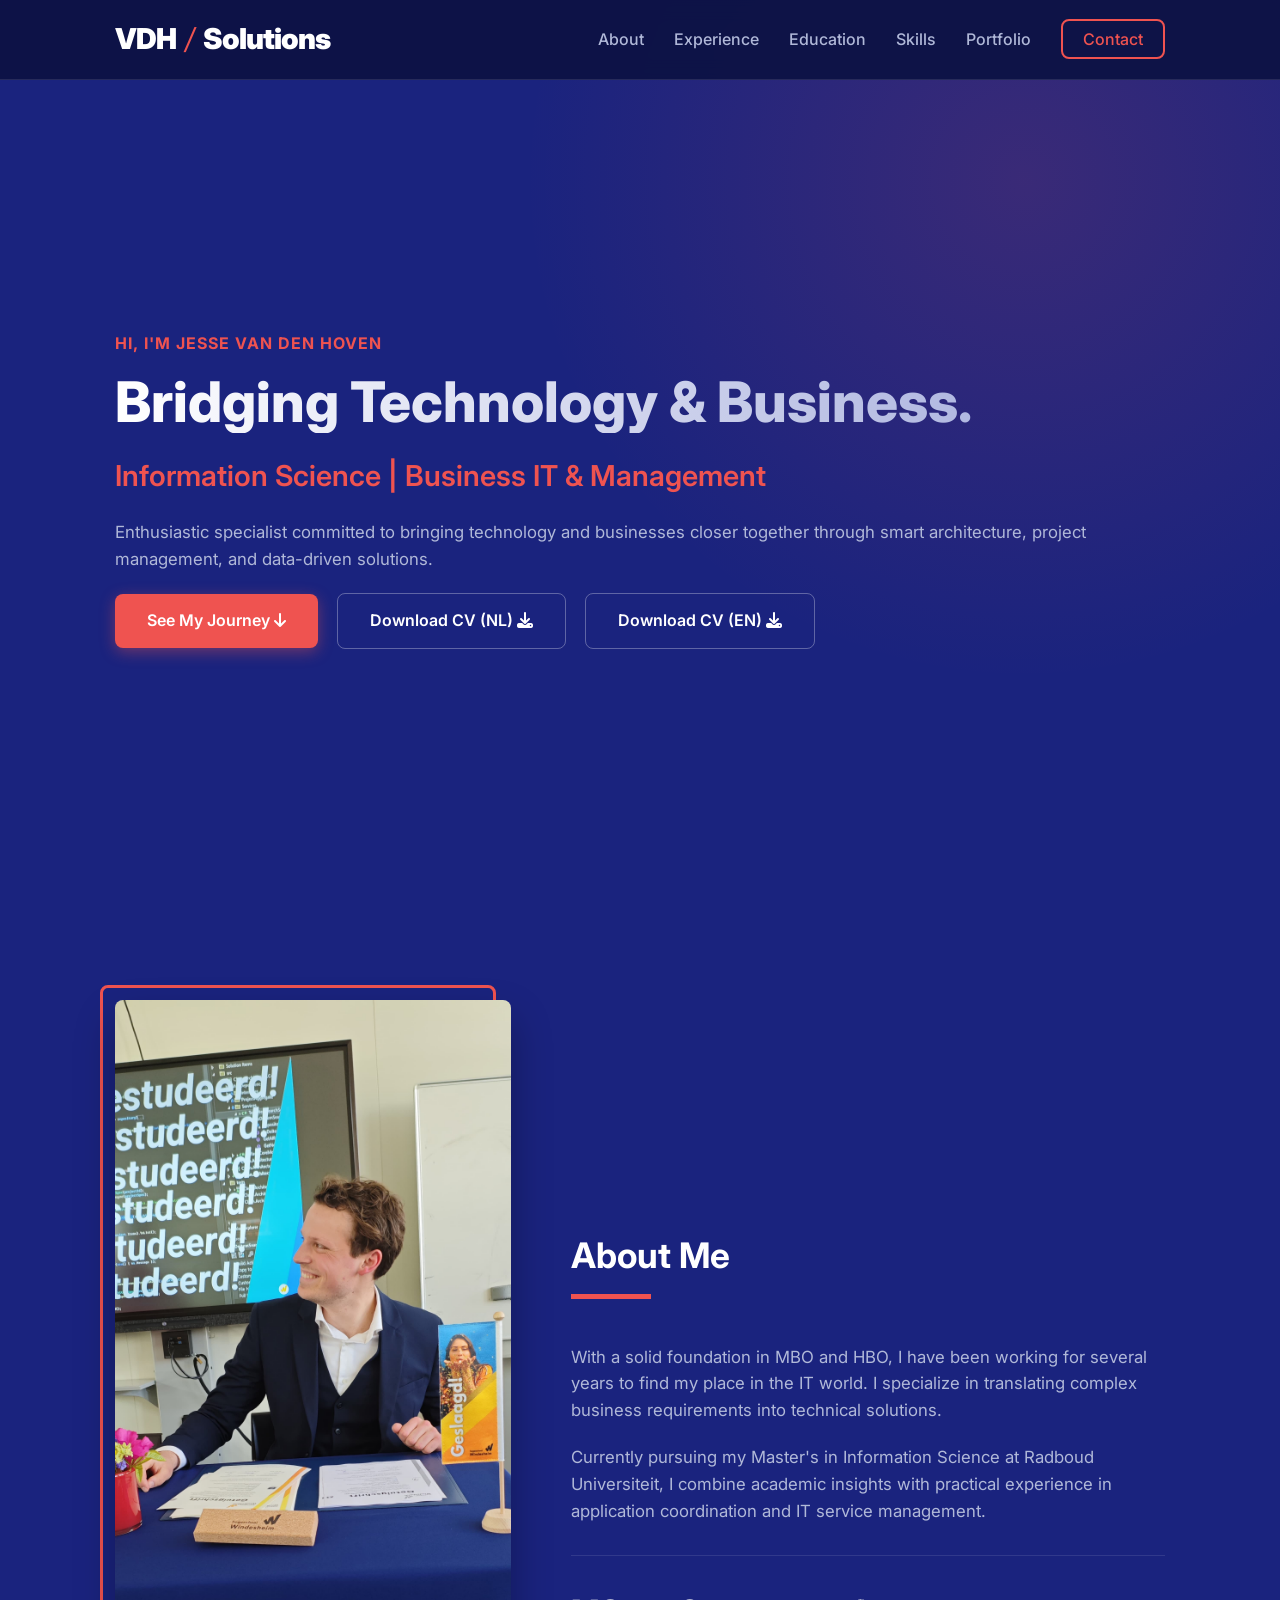
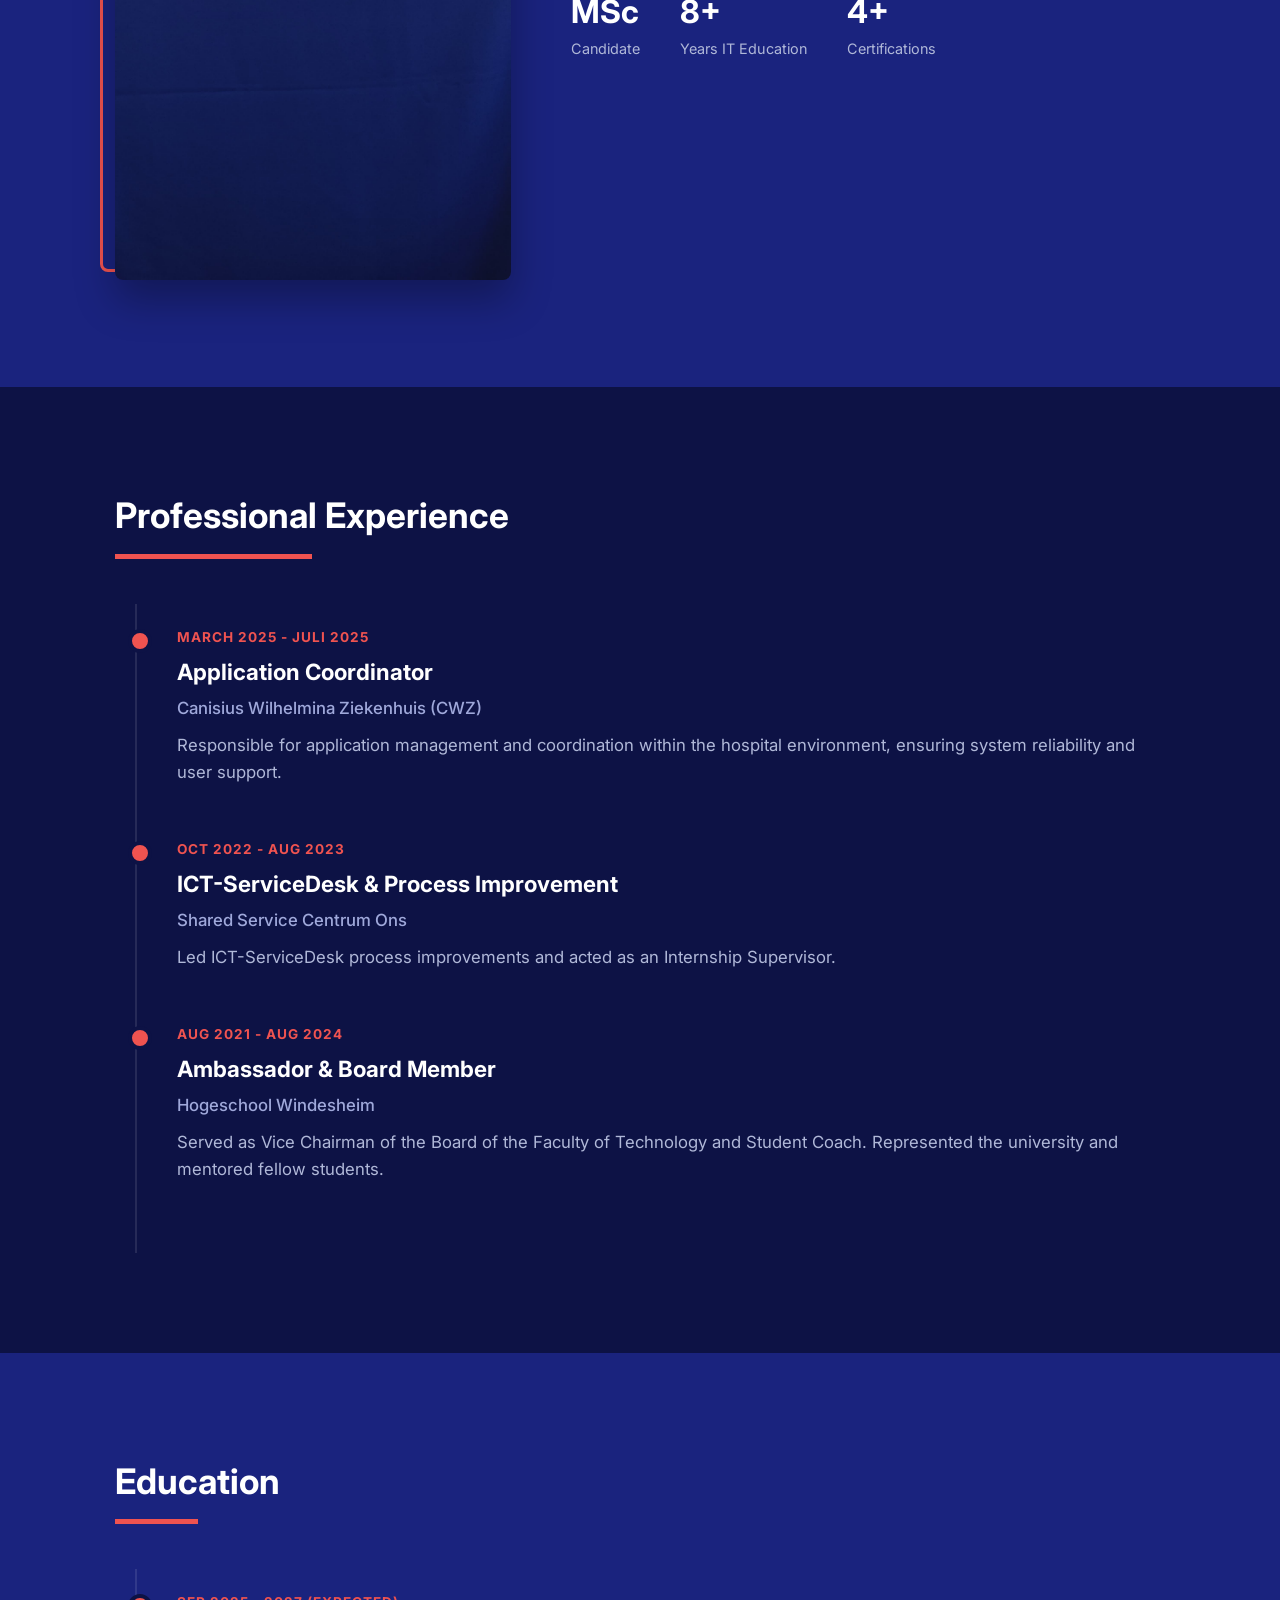
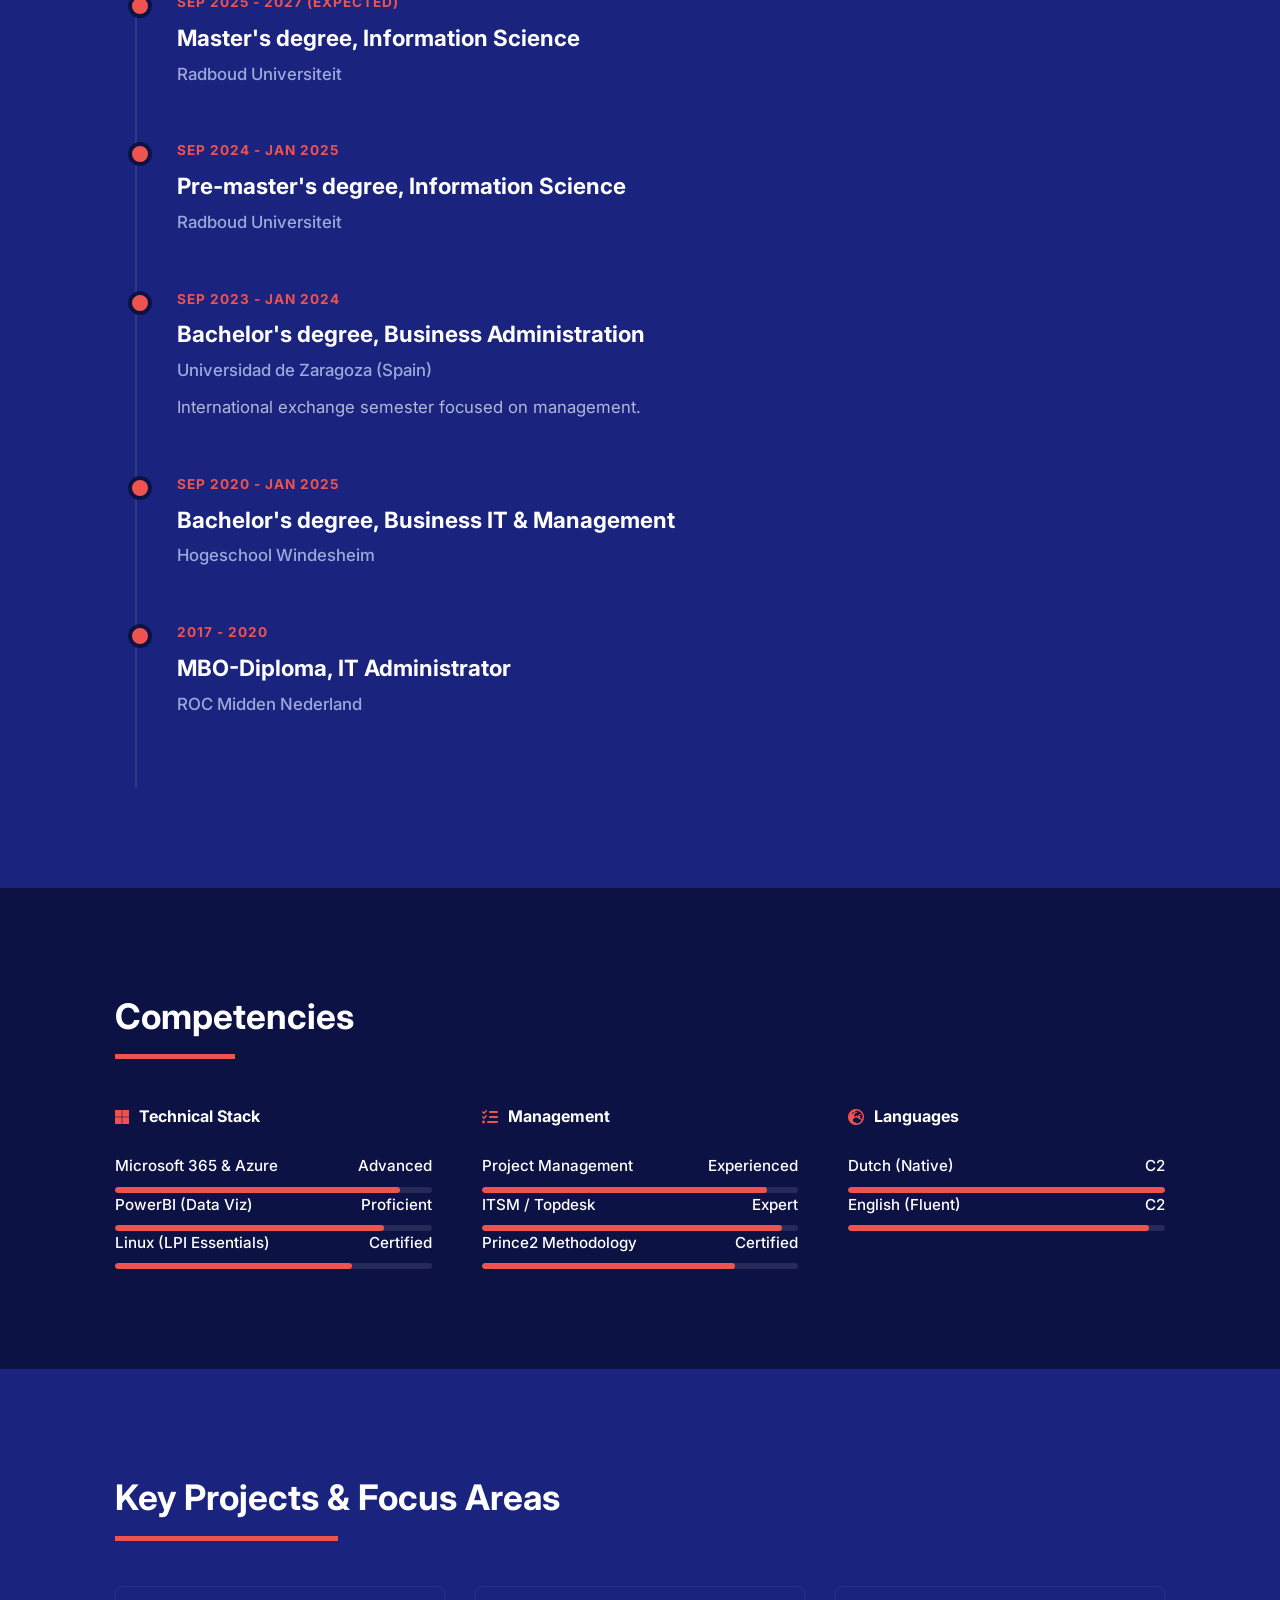
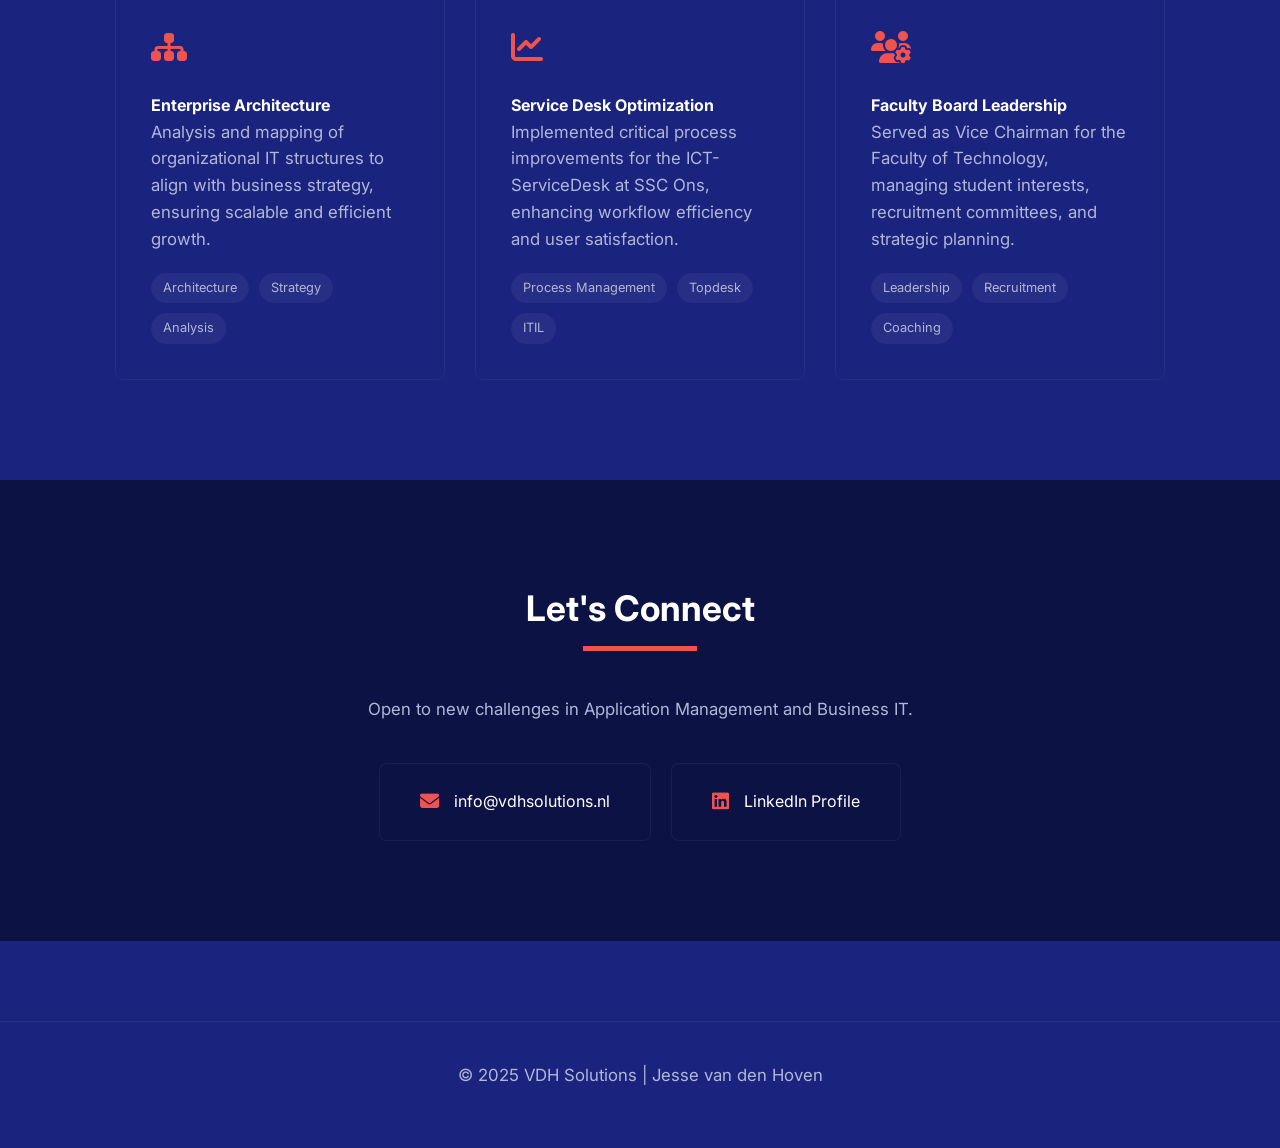
==== index.html @ 5b318df4 "wording" ====
<!DOCTYPE html>
<html lang="en">
<head>
    <meta charset="UTF-8">
    <meta name="viewport" content="width=device-width, initial-scale=1.0">
    <title>VDH Solutions | Jesse van den Hoven</title>
    <link href="https://fonts.googleapis.com/css2?family=Inter:wght@400;500;600;700;900&display=swap" rel="stylesheet">
    <link rel="stylesheet" href="https://cdnjs.cloudflare.com/ajax/libs/font-awesome/6.4.0/css/all.min.css">
    <link rel="stylesheet" href="style.css">
</head>
<body>

    <nav class="navbar">
        <div class="container nav-container">
            <div class="logo-wrapper">
                <div class="logo-text">VDH <span class="accent-slash">/</span> Solutions</div>
            </div>

            <ul class="nav-links" id="navLinks">
                <li><a href="#about">About</a></li>
                <li><a href="#experience">Experience</a></li>
                <li><a href="#education">Education</a></li>
                <li><a href="#skills">Skills</a></li>
                <li><a href="#projects">Portfolio</a></li>
                <li><a href="#contact" class="btn-highlight">Contact</a></li>
            </ul>
            <div class="hamburger" id="hamburger">
                <i class="fas fa-bars"></i>
            </div>
        </div>
    </nav>

    <header class="hero">
        <div class="container hero-content">
            <span class="greeting">Hi, I'm Jesse van den Hoven</span>
            <h1 class="gradient-text">Bridging Technology & Business.</h1>
            <h2>Information Science | Business IT & Management</h2>
            <p>Enthusiastic specialist committed to bringing technology and businesses closer together through smart architecture, project management, and data-driven solutions.</p>
            <div class="hero-btns">
                <a href="#experience" class="btn btn-primary">See My Journey <i class="fas fa-arrow-down"></i></a>
                <a href="NL_Curriculum Vitae_Jesse van den Hoven.pdf" download class="btn btn-secondary">Download CV (NL) <i class="fas fa-download"></i></a>
                <a href="ENG_Curriculum Vitae_Jesse van den Hoven.pdf" download class="btn btn-secondary">Download CV (EN) <i class="fas fa-download"></i></a>
            </div>
        </div>
    </header>

    <section id="about" class="section-padding">
        <div class="container about-container">
            <div class="about-image-wrapper">
                <img src="foto.jpeg" alt="Jesse van den Hoven" class="about-image">
                <div class="image-accent"></div>
            </div>
            <div class="about-text">
                <h3 class="section-title">About Me</h3>
                <p>With a solid foundation in MBO and HBO, I have been working for several years to find my place in the IT world. I specialize in translating complex business requirements into technical solutions.</p>
                <p>Currently pursuing my Master's in Information Science at Radboud Universiteit, I combine academic insights with practical experience in application coordination and IT service management.</p>

                <div class="stats-grid">
                    <div class="stat-box">
                        <h3>MSc</h3>
                        <p>Candidate</p>
                    </div>
                    <div class="stat-box">
                        <h3>8+</h3>
                        <p>Years IT Education</p>
                    </div>
                    <div class="stat-box">
                        <h3>4+</h3>
                        <p>Certifications</p>
                    </div>
                </div>
            </div>
        </div>
    </section>

    <section id="experience" class="section-padding bg-darker">
        <div class="container">
            <h3 class="section-title center-text">Professional Experience</h3>
            <div class="timeline">

                <div class="timeline-item">
                    <div class="timeline-content">
                        <span class="date">March 2025 - juli 2025</span>
                        <h4>Application Coordinator</h4>
                        <p class="company">Canisius Wilhelmina Ziekenhuis (CWZ)</p>
                        <p>Responsible for application management and coordination within the hospital environment, ensuring system reliability and user support.</p>
                    </div>
                </div>

                <div class="timeline-item">
                    <div class="timeline-content">
                        <span class="date">Oct 2022 - Aug 2023</span>
                        <h4>ICT-ServiceDesk & Process Improvement</h4>
                        <p class="company">Shared Service Centrum Ons</p>
                        <p>Led ICT-ServiceDesk process improvements and acted as an Internship Supervisor.</p>
                    </div>
                </div>

                 <div class="timeline-item">
                    <div class="timeline-content">
                        <span class="date">Aug 2021 - Aug 2024</span>
                        <h4>Ambassador & Board Member</h4>
                        <p class="company">Hogeschool Windesheim</p>
                        <p>Served as Vice Chairman of the Board of the Faculty of Technology and Student Coach. Represented the university and mentored fellow students.</p>
                    </div>
                </div>

            </div>
        </div>
    </section>

    <section id="education" class="section-padding">
        <div class="container">
            <h3 class="section-title center-text">Education</h3>
            <div class="timeline">

                <div class="timeline-item">
                    <div class="timeline-content">
                        <span class="date">Sep 2025 - 2027 (Expected)</span>
                        <h4>Master's degree, Information Science</h4>
                        <p class="company">Radboud Universiteit</p>
                    </div>
                </div>

                <div class="timeline-item">
                    <div class="timeline-content">
                        <span class="date">Sep 2024 - Jan 2025</span>
                        <h4>Pre-master's degree, Information Science</h4>
                        <p class="company">Radboud Universiteit</p>
                    </div>
                </div>

                <div class="timeline-item">
                    <div class="timeline-content">
                        <span class="date">Sep 2023 - Jan 2024</span>
                        <h4>Bachelor's degree, Business Administration</h4>
                        <p class="company">Universidad de Zaragoza (Spain)</p>
                        <p>International exchange semester focused on management.</p>
                    </div>
                </div>

                <div class="timeline-item">
                    <div class="timeline-content">
                        <span class="date">Sep 2020 - Jan 2025</span>
                        <h4>Bachelor's degree, Business IT & Management</h4>
                        <p class="company">Hogeschool Windesheim</p>
                    </div>
                </div>

                <div class="timeline-item">
                    <div class="timeline-content">
                        <span class="date">2017 - 2020</span>
                        <h4>MBO-Diploma, IT Administrator</h4>
                        <p class="company">ROC Midden Nederland</p>
                    </div>
                </div>

            </div>
        </div>
    </section>

    <section id="skills" class="section-padding bg-darker">
        <div class="container">
            <h3 class="section-title center-text">Competencies</h3>
            <div class="skills-grid">

                <div class="skill-category">
                    <h4><i class="fab fa-microsoft"></i> Technical Stack</h4>
                    <div class="skill-item">
                        <div class="skill-info"><span>Microsoft 365 & Azure</span><span>Advanced</span></div>
                        <div class="progress-bar"><div class="progress" style="width: 90%"></div></div>
                    </div>
                    <div class="skill-item">
                        <div class="skill-info"><span>PowerBI (Data Viz)</span><span>Proficient</span></div>
                        <div class="progress-bar"><div class="progress" style="width: 85%"></div></div>
                    </div>
                    <div class="skill-item">
                        <div class="skill-info"><span>Linux (LPI Essentials)</span><span>Certified</span></div>
                        <div class="progress-bar"><div class="progress" style="width: 75%"></div></div>
                    </div>
                </div>

                 <div class="skill-category">
                    <h4><i class="fas fa-tasks"></i> Management</h4>
                    <div class="skill-item">
                        <div class="skill-info"><span>Project Management</span><span>Experienced</span></div>
                        <div class="progress-bar"><div class="progress" style="width: 90%"></div></div>
                    </div>
                    <div class="skill-item">
                        <div class="skill-info"><span>ITSM / Topdesk</span><span>Expert</span></div>
                        <div class="progress-bar"><div class="progress" style="width: 95%"></div></div>
                    </div>
                    <div class="skill-item">
                        <div class="skill-info"><span>Prince2 Methodology</span><span>Certified</span></div>
                        <div class="progress-bar"><div class="progress" style="width: 80%"></div></div>
                    </div>
                </div>

                 <div class="skill-category">
                    <h4><i class="fas fa-globe-europe"></i> Languages</h4>
                    <div class="skill-item">
                        <div class="skill-info"><span>Dutch (Native)</span><span>C2</span></div>
                        <div class="progress-bar"><div class="progress" style="width: 100%"></div></div>
                    </div>
                    <div class="skill-item">
                        <div class="skill-info"><span>English (Fluent)</span><span>C2</span></div>
                        <div class="progress-bar"><div class="progress" style="width: 95%"></div></div>
                    </div>
                </div>

            </div>
        </div>
    </section>

    <section id="projects" class="section-padding">
        <div class="container">
            <h3 class="section-title center-text">Key Projects & Focus Areas</h3>
            <div class="projects-grid">

                <article class="project-card">
                    <div class="project-content">
                        <div class="icon-header"><i class="fas fa-sitemap"></i></div>
                        <h4>Enterprise Architecture</h4>
                        <p>Analysis and mapping of organizational IT structures to align with business strategy, ensuring scalable and efficient growth.</p>
                        <div class="tech-stack">
                            <span>Architecture</span><span>Strategy</span><span>Analysis</span>
                        </div>
                    </div>
                </article>

                <article class="project-card">
                    <div class="project-content">
                        <div class="icon-header"><i class="fas fa-chart-line"></i></div>
                        <h4>Service Desk Optimization</h4>
                        <p>Implemented critical process improvements for the ICT-ServiceDesk at SSC Ons, enhancing workflow efficiency and user satisfaction.</p>
                        <div class="tech-stack">
                            <span>Process Management</span><span>Topdesk</span><span>ITIL</span>
                        </div>
                    </div>
                </article>

                <article class="project-card">
                    <div class="project-content">
                        <div class="icon-header"><i class="fas fa-users-cog"></i></div>
                        <h4>Faculty Board Leadership</h4>
                        <p>Served as Vice Chairman for the Faculty of Technology, managing student interests, recruitment committees, and strategic planning.</p>
                        <div class="tech-stack">
                            <span>Leadership</span><span>Recruitment</span><span>Coaching</span>
                        </div>
                    </div>
                </article>

            </div>
        </div>
    </section>

    <section id="contact" class="section-padding center-text bg-darker">
        <div class="container">
            <h3 class="section-title">Let's Connect</h3>
            <p class="contact-lead">Open to new challenges in Application Management and Business IT.</p>

            <div class="contact-cards">
                <a href="mailto:info@vdhsolutions.nl" class="contact-card">
                    <i class="fas fa-envelope"></i>
                    <span>info@vdhsolutions.nl</span>
                </a>
                <a href="https://www.linkedin.com/in/hvdjesse" target="_blank" class="contact-card">
                    <i class="fab fa-linkedin"></i>
                    <span>LinkedIn Profile</span>
                </a>
            </div>
        </div>
    </section>

    <footer>
        <p>© 2025 VDH Solutions | Jesse van den Hoven</p>
    </footer>

    <script>
        const hamburger = document.getElementById('hamburger');
        const navLinks = document.getElementById('navLinks');
        hamburger.addEventListener('click', () => { navLinks.classList.toggle('active'); });
        document.querySelectorAll('.nav-links li a').forEach(link => {
            link.addEventListener('click', () => { navLinks.classList.remove('active'); });
        });
    </script>
</body>
</html>
---- style.css ----
/* --- VDH Brand Colors & Reset --- */
:root {
    /* Brand Colors based on VDH Logo */
    --bg-main: #1a237e; /* Royal Blue */
    --bg-secondary: #0d1245; /* Darker Navy */

    --text-primary: #ffffff;
    --text-secondary: #b0b8d8;

    --accent-color: #ef5350; /* VDH Orange/Red */
    --accent-gradient: linear-gradient(135deg, #ef5350, #ff8a65);

    --nav-height: 80px;
    --border-radius: 8px;
}

* { margin: 0; padding: 0; box-sizing: border-box; }
html { scroll-behavior: smooth; }

body {
    font-family: 'Inter', sans-serif;
    background-color: var(--bg-main);
    color: var(--text-primary);
    line-height: 1.6;
    overflow-x: hidden;
}

/* --- Utility Classes --- */
.container { max-width: 1100px; margin: 0 auto; padding: 0 25px; }
.section-padding { padding: 100px 0; }
.bg-darker { background-color: var(--bg-secondary); }
.center-text { text-align: center; }

/* Typography */
h1 { font-size: 3.5rem; font-weight: 800; line-height: 1.1; margin-bottom: 20px; }
h2 { font-size: 1.8rem; color: var(--accent-color); font-weight: 600; margin-bottom: 20px; }
h3.section-title { font-size: 2.2rem; margin-bottom: 60px; position: relative; display: inline-block; }
h3.section-title::after {
    content: ''; position: absolute; width: 50%; height: 5px;
    background: var(--accent-color); bottom: -15px; left: 0;
}
.center-text h3.section-title::after { left: 25%; }
p { color: var(--text-secondary); margin-bottom: 20px; font-size: 1.05rem; }

.gradient-text {
    background: linear-gradient(to right, #ffffff, #9fa8da);
    -webkit-background-clip: text;
    -webkit-text-fill-color: transparent;
}

/* --- Navigation --- */
.navbar {
    height: var(--nav-height);
    background: rgba(13, 18, 69, 0.95);
    backdrop-filter: blur(10px);
    position: fixed; width: 100%; top: 0; z-index: 1000;
    border-bottom: 1px solid rgba(255,255,255,0.1);
    display: flex; align-items: center;
}
.nav-container { display: flex; justify-content: space-between; align-items: center; width: 100%; }

/* Logo Styling */
.logo-text {
    font-size: 1.8rem;
    font-weight: 900;
    color: white;
    letter-spacing: -1px;
}
.accent-slash { color: var(--accent-color); font-weight: 400; font-style: italic; padding: 0 5px;}

.nav-links { list-style: none; display: flex; gap: 30px; }
.nav-links a { text-decoration: none; color: var(--text-secondary); font-weight: 500; transition: 0.3s; }
.nav-links a:hover { color: white; }
.btn-highlight {
    border: 2px solid var(--accent-color);
    color: var(--accent-color) !important;
    padding: 8px 20px;
    border-radius: var(--border-radius);
}
.btn-highlight:hover { background: var(--accent-color); color: white !important; }
.hamburger { display: none; cursor: pointer; font-size: 1.5rem; color: white; }

/* --- Hero --- */
.hero {
    min-height: 100vh; display: flex; align-items: center;
    padding-top: var(--nav-height);
    background: radial-gradient(circle at 80% 20%, rgba(239, 83, 80, 0.15), transparent 40%);
}
.greeting { color: var(--accent-color); font-weight: 700; letter-spacing: 1px; text-transform: uppercase; margin-bottom: 15px; display: block; }

/* Buttons */
.btn { display: inline-block; padding: 14px 32px; border-radius: var(--border-radius); text-decoration: none; font-weight: 600; transition: 0.3s; margin-right: 15px; }
.btn-primary { background: var(--accent-color); color: white; box-shadow: 0 4px 15px rgba(239, 83, 80, 0.4); }
.btn-primary:hover { transform: translateY(-3px); background: #e53935; }
.btn-secondary { background: transparent; border: 1px solid rgba(255,255,255,0.3); color: white; }
.btn-secondary:hover { border-color: white; background: rgba(255,255,255,0.05); }

/* --- About --- */
.about-container { display: grid; grid-template-columns: 0.8fr 1.2fr; gap: 60px; align-items: center; }
.about-image-wrapper { position: relative; }
.about-image { width: 100%; border-radius: var(--border-radius); position: relative; z-index: 2; box-shadow: 0 20px 40px rgba(0,0,0,0.3); }
.image-accent {
    position: absolute; top: -15px; left: -15px; width: 100%; height: 100%;
    border: 3px solid var(--accent-color); border-radius: var(--border-radius); z-index: 1;
}
.stats-grid { display: flex; gap: 40px; margin-top: 30px; border-top: 1px solid rgba(255,255,255,0.1); padding-top: 30px; }
.stat-box h3 { font-size: 2rem; color: var(--text-primary); margin-bottom: 0; }
.stat-box p { font-size: 0.9rem; margin-bottom: 0; }

/* --- Timeline (Experience) --- */
.timeline { border-left: 2px solid rgba(255,255,255,0.1); margin-left: 20px; padding: 20px 0; }
.timeline-item { position: relative; padding-left: 40px; margin-bottom: 50px; }
.timeline-item::before {
    content: ''; position: absolute; left: -9px; top: 5px; width: 16px; height: 16px;
    background: var(--accent-color); border-radius: 50%; border: 4px solid var(--bg-secondary);
}
.date { font-size: 0.85rem; color: var(--accent-color); font-weight: 700; text-transform: uppercase; letter-spacing: 1px; }
.timeline-content h4 { font-size: 1.4rem; color: white; margin: 5px 0; }
.company { color: #9fa8da; font-weight: 500; margin-bottom: 10px; }

/* --- Skills --- */
.skills-grid { display: grid; grid-template-columns: repeat(auto-fit, minmax(300px, 1fr)); gap: 50px; }
.skill-category h4 { margin-bottom: 25px; color: white; display: flex; align-items: center; gap: 10px; }
.skill-category h4 i { color: var(--accent-color); }
.skill-info { display: flex; justify-content: space-between; margin-bottom: 8px; font-size: 0.95rem; font-weight: 500; }
.progress-bar { height: 6px; background: rgba(255,255,255,0.1); border-radius: 10px; overflow: hidden; }
.progress { height: 100%; background: var(--accent-color); border-radius: 10px; }

/* --- Projects --- */
.projects-grid { display: grid; grid-template-columns: repeat(auto-fit, minmax(320px, 1fr)); gap: 30px; }
.project-card {
    background: var(--bg-main); padding: 35px; border-radius: var(--border-radius);
    border: 1px solid rgba(255,255,255,0.05); transition: 0.3s; position: relative;
    display: flex; flex-direction: column; justify-content: space-between;
}
.project-card:hover { transform: translateY(-5px); border-color: var(--accent-color); }
.icon-header { font-size: 2rem; color: var(--accent-color); margin-bottom: 20px; }
.tech-stack { display: flex; gap: 10px; flex-wrap: wrap; margin-top: 20px; }
.tech-stack span { font-size: 0.8rem; background: rgba(255,255,255,0.05); padding: 5px 12px; border-radius: 20px; color: #b0b8d8; }

/* --- Contact --- */
.contact-cards { display: flex; justify-content: center; gap: 20px; flex-wrap: wrap; margin-top: 40px; }
.contact-card {
    background: var(--bg-secondary); padding: 25px 40px; border-radius: var(--border-radius);
    text-decoration: none; color: white; display: flex; align-items: center; gap: 15px;
    border: 1px solid rgba(255,255,255,0.05); transition: 0.3s;
}
.contact-card:hover { border-color: var(--accent-color); background: rgba(239, 83, 80, 0.1); }
.contact-card i { font-size: 1.2rem; color: var(--accent-color); }

footer { padding: 40px; text-align: center; border-top: 1px solid rgba(255,255,255,0.05); margin-top: 80px; font-size: 0.9rem; }

/* --- Mobile --- */
@media (max-width: 768px) {
    .hamburger { display: block; }
    .nav-links {
        position: fixed; top: var(--nav-height); right: -100%;
        background: var(--bg-secondary); height: calc(100vh - var(--nav-height));
        width: 80%; flex-direction: column; align-items: center; justify-content: center;
        transition: 0.4s; border-left: 1px solid rgba(255,255,255,0.1);
    }
    .nav-links.active { right: 0; }
    h1 { font-size: 2.5rem; }
    .about-container { grid-template-columns: 1fr; }
    .timeline { margin-left: 0; }
    .hero-btns { display: flex; flex-direction: column; gap: 15px; }
    .btn { margin-right: 0; text-align: center;}
}
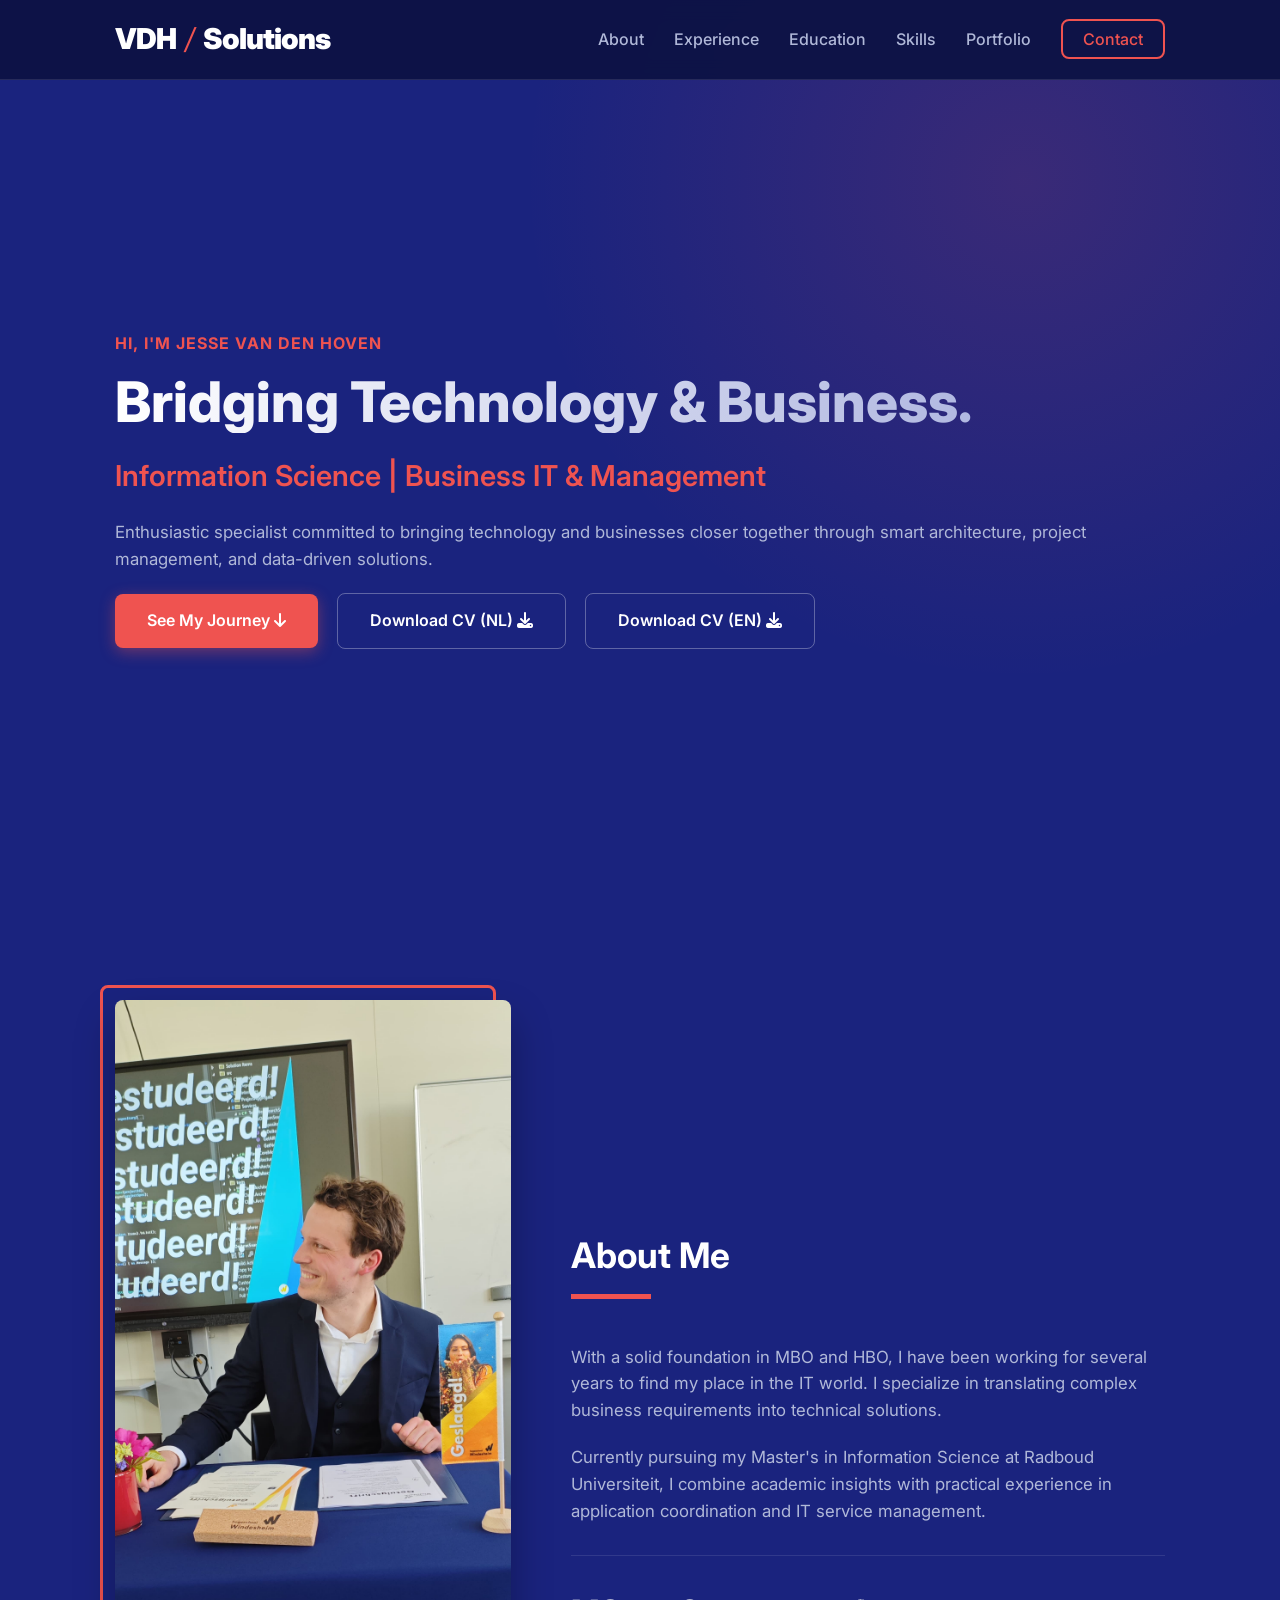
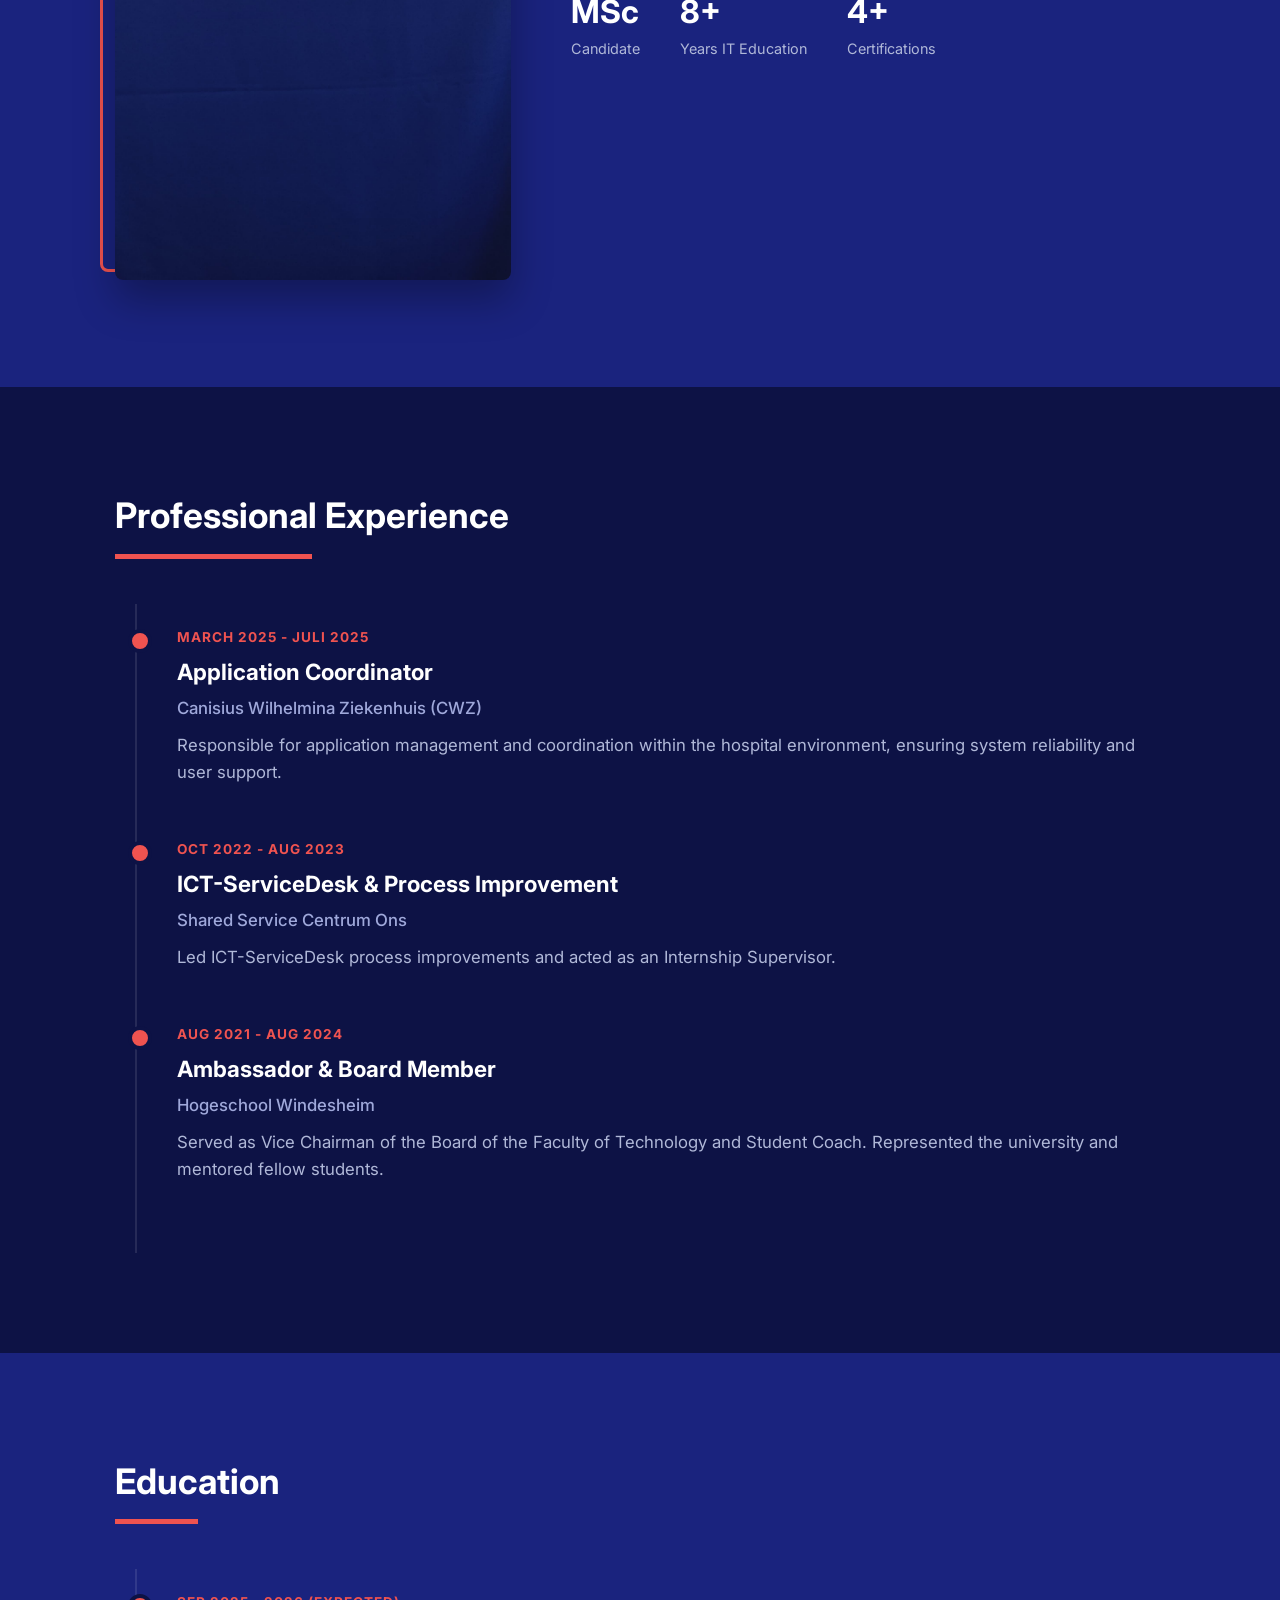
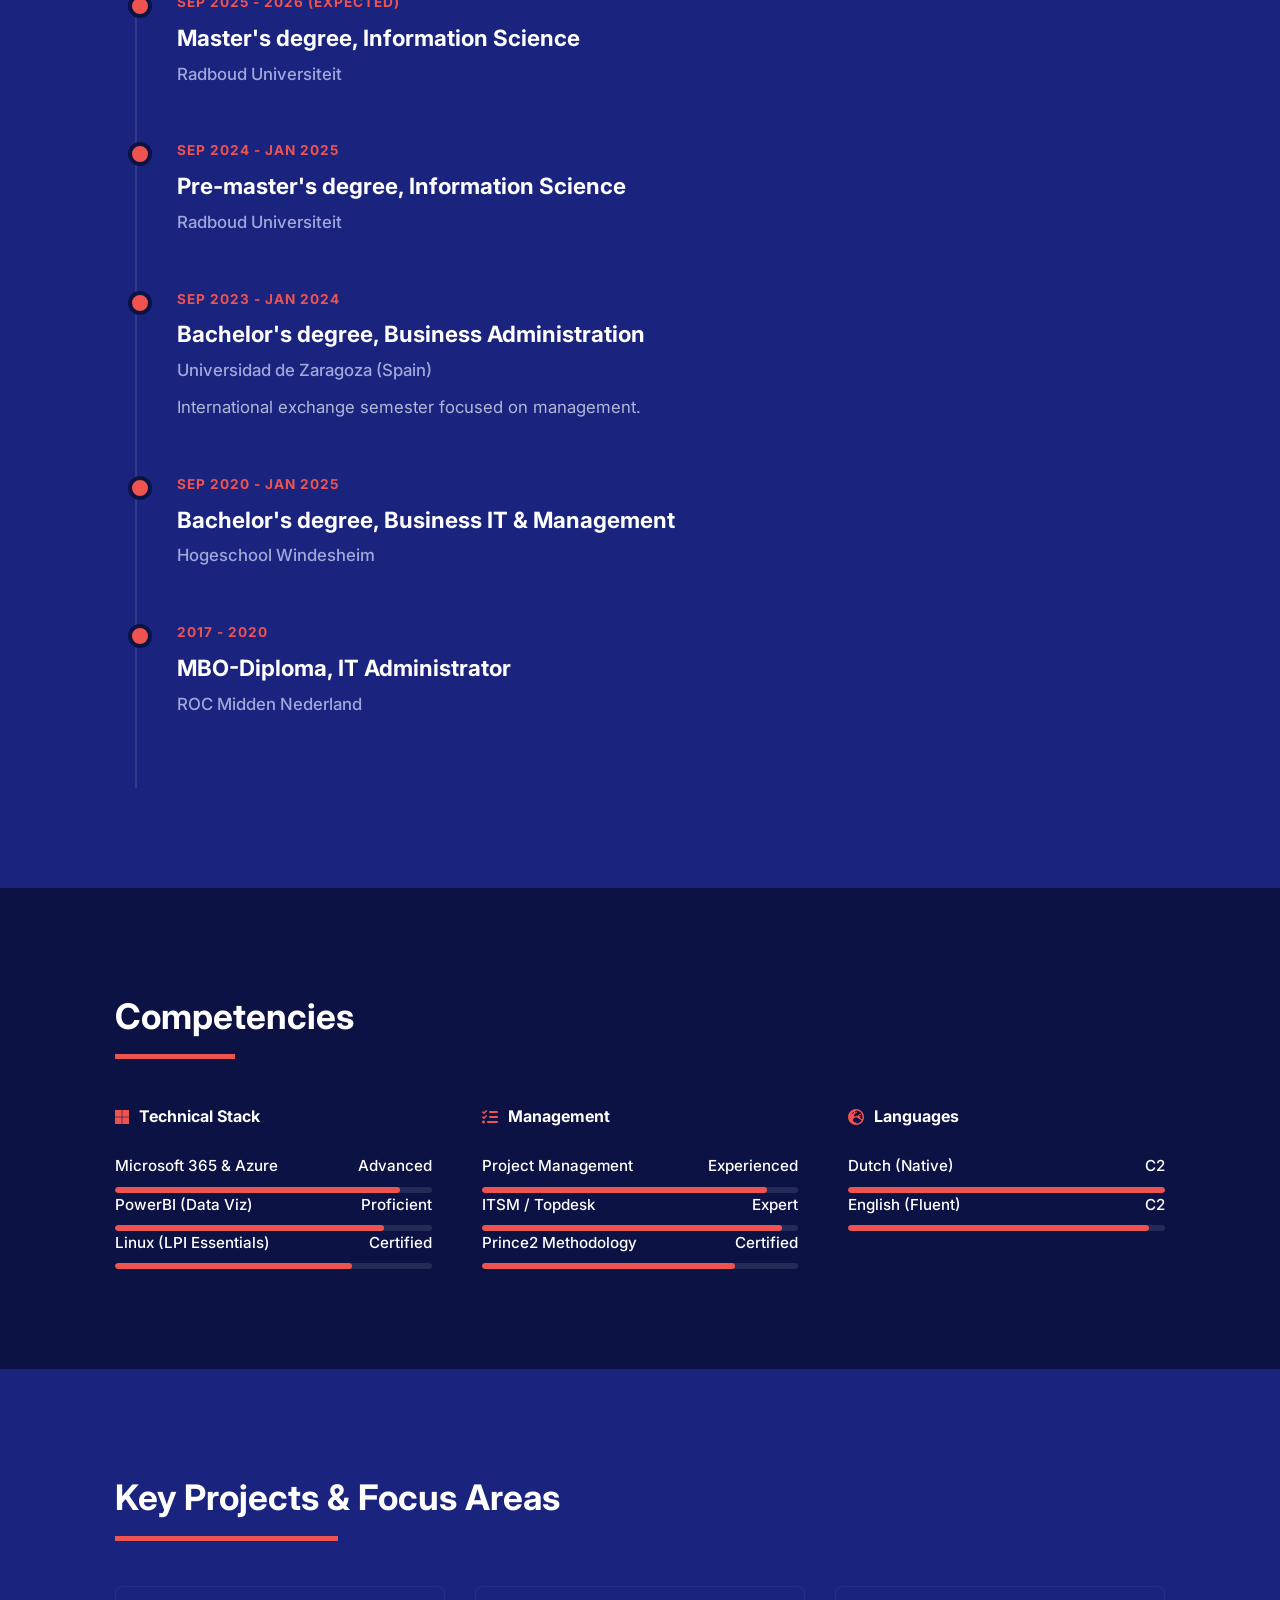
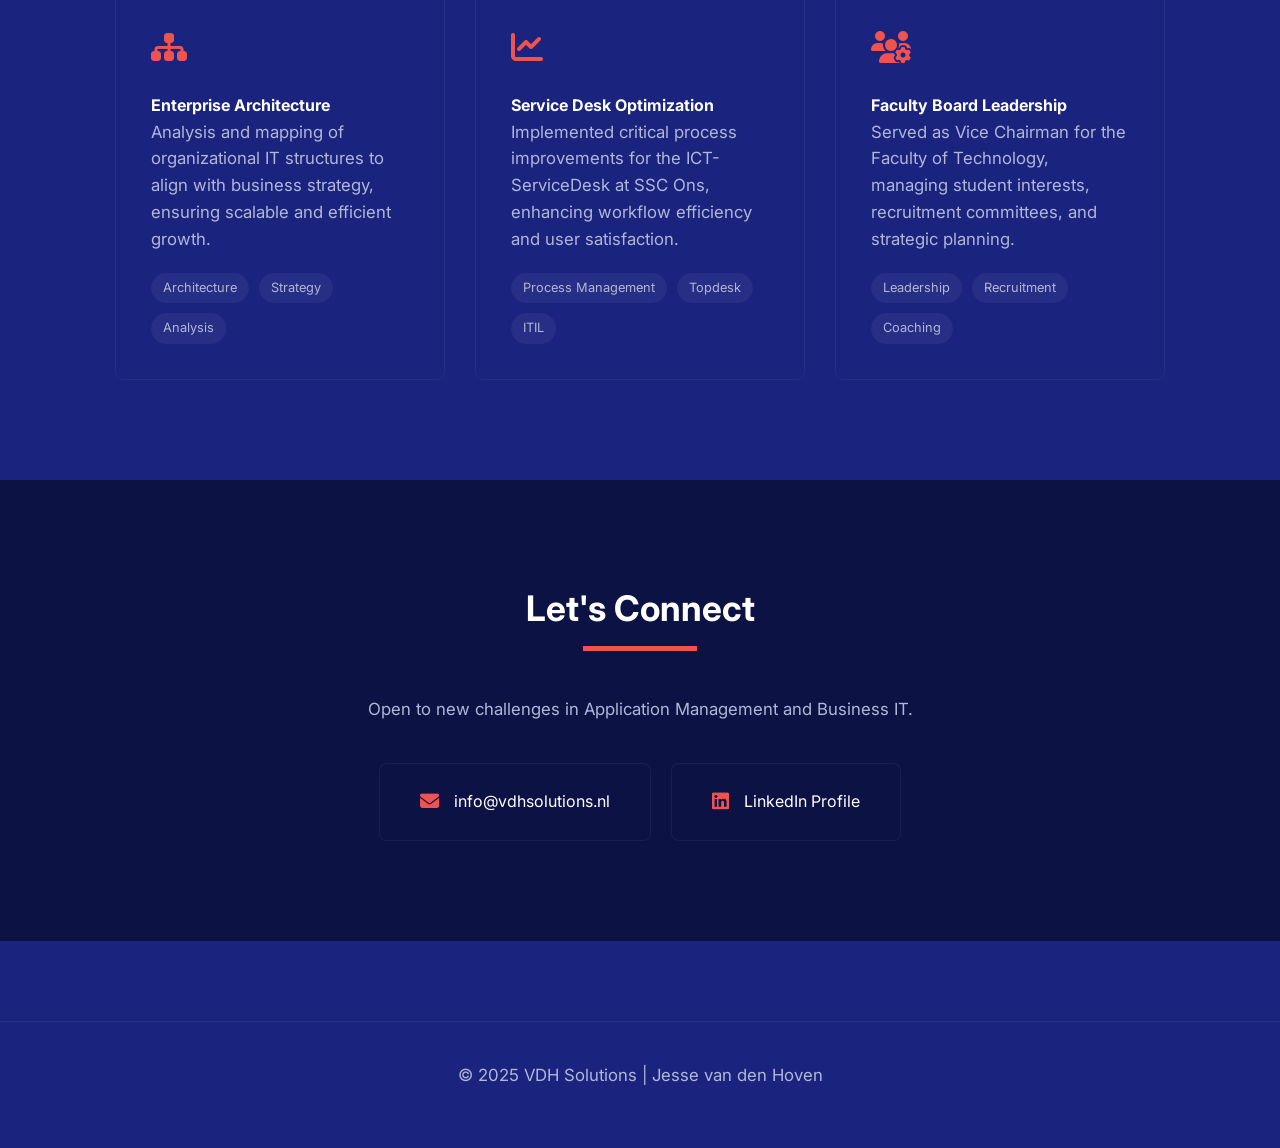
==== commit 874861a5: "number change" ====
--- a/index.html
+++ b/index.html
@@ -116,7 +116,7 @@
 
                 <div class="timeline-item">
                     <div class="timeline-content">
-                        <span class="date">Sep 2025 - 2027 (Expected)</span>
+                        <span class="date">Sep 2025 - 2026 (Expected)</span>
                         <h4>Master's degree, Information Science</h4>
                         <p class="company">Radboud Universiteit</p>
                     </div>
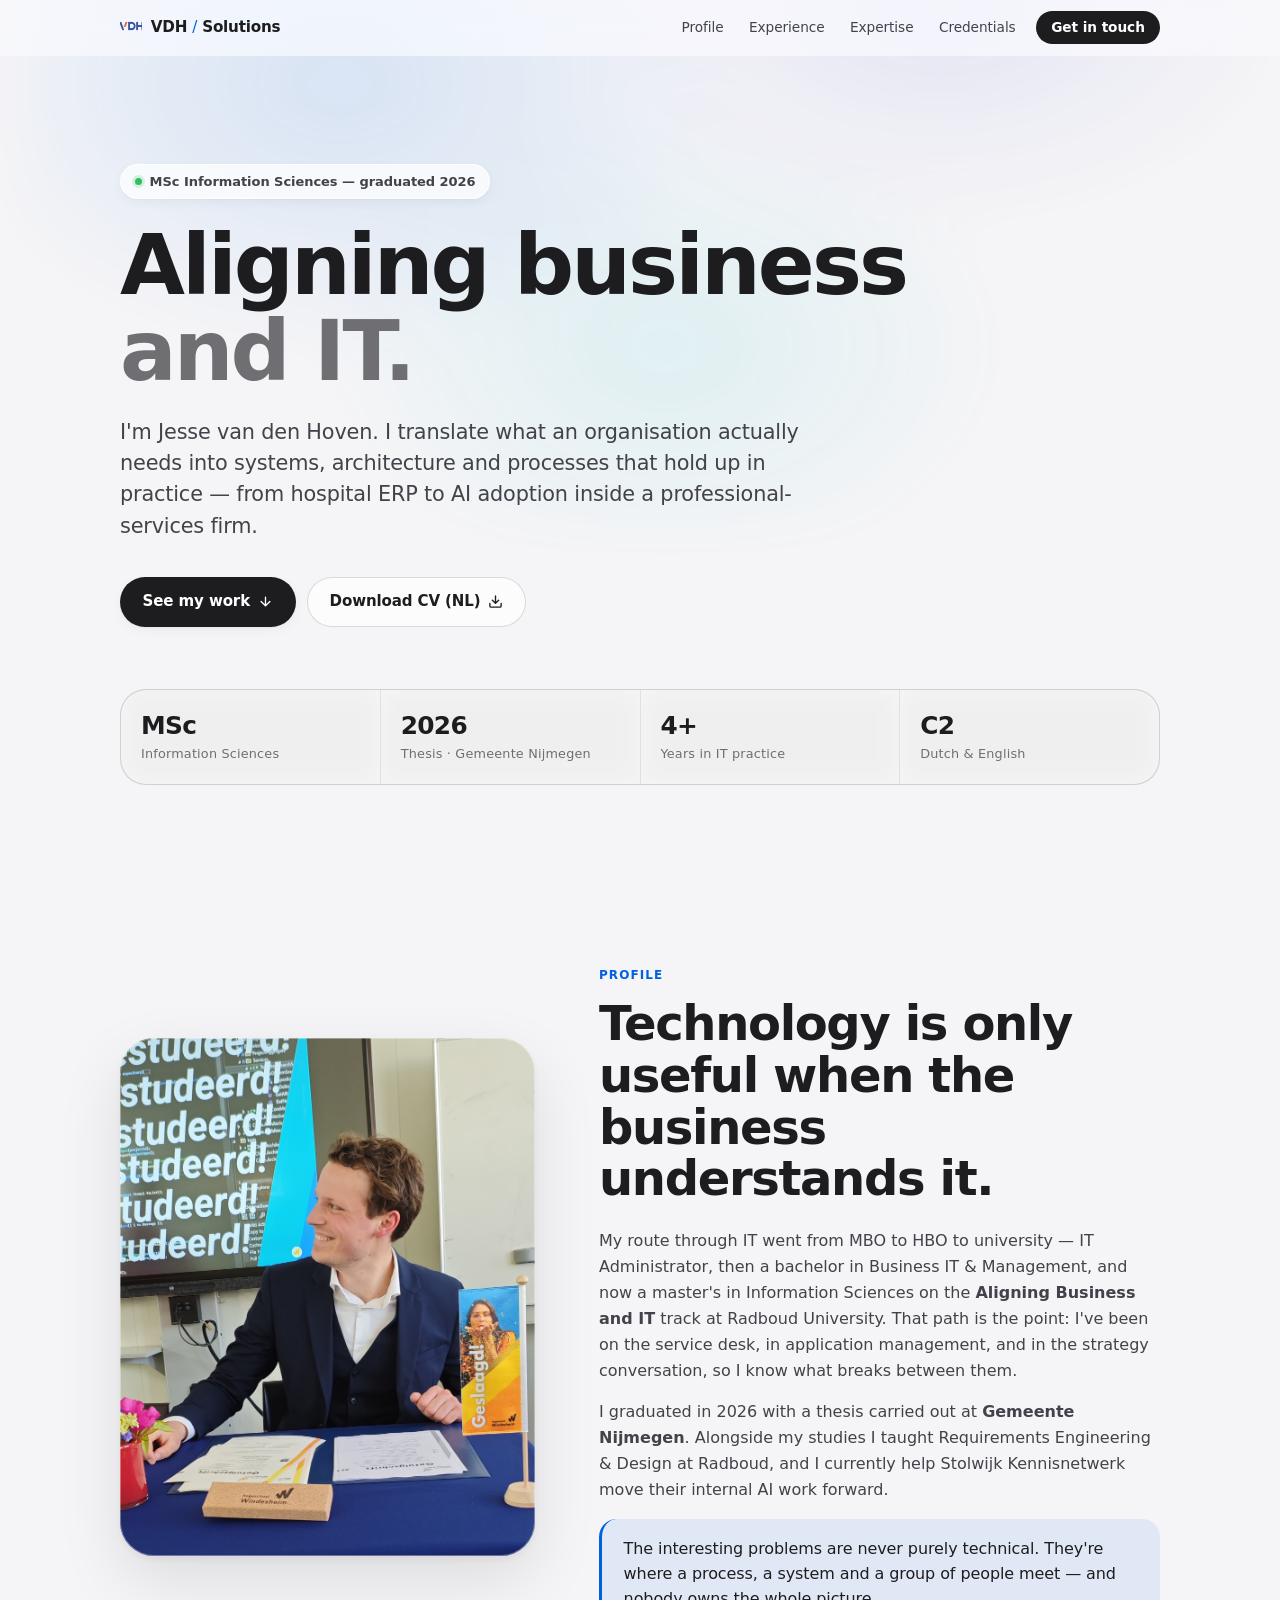
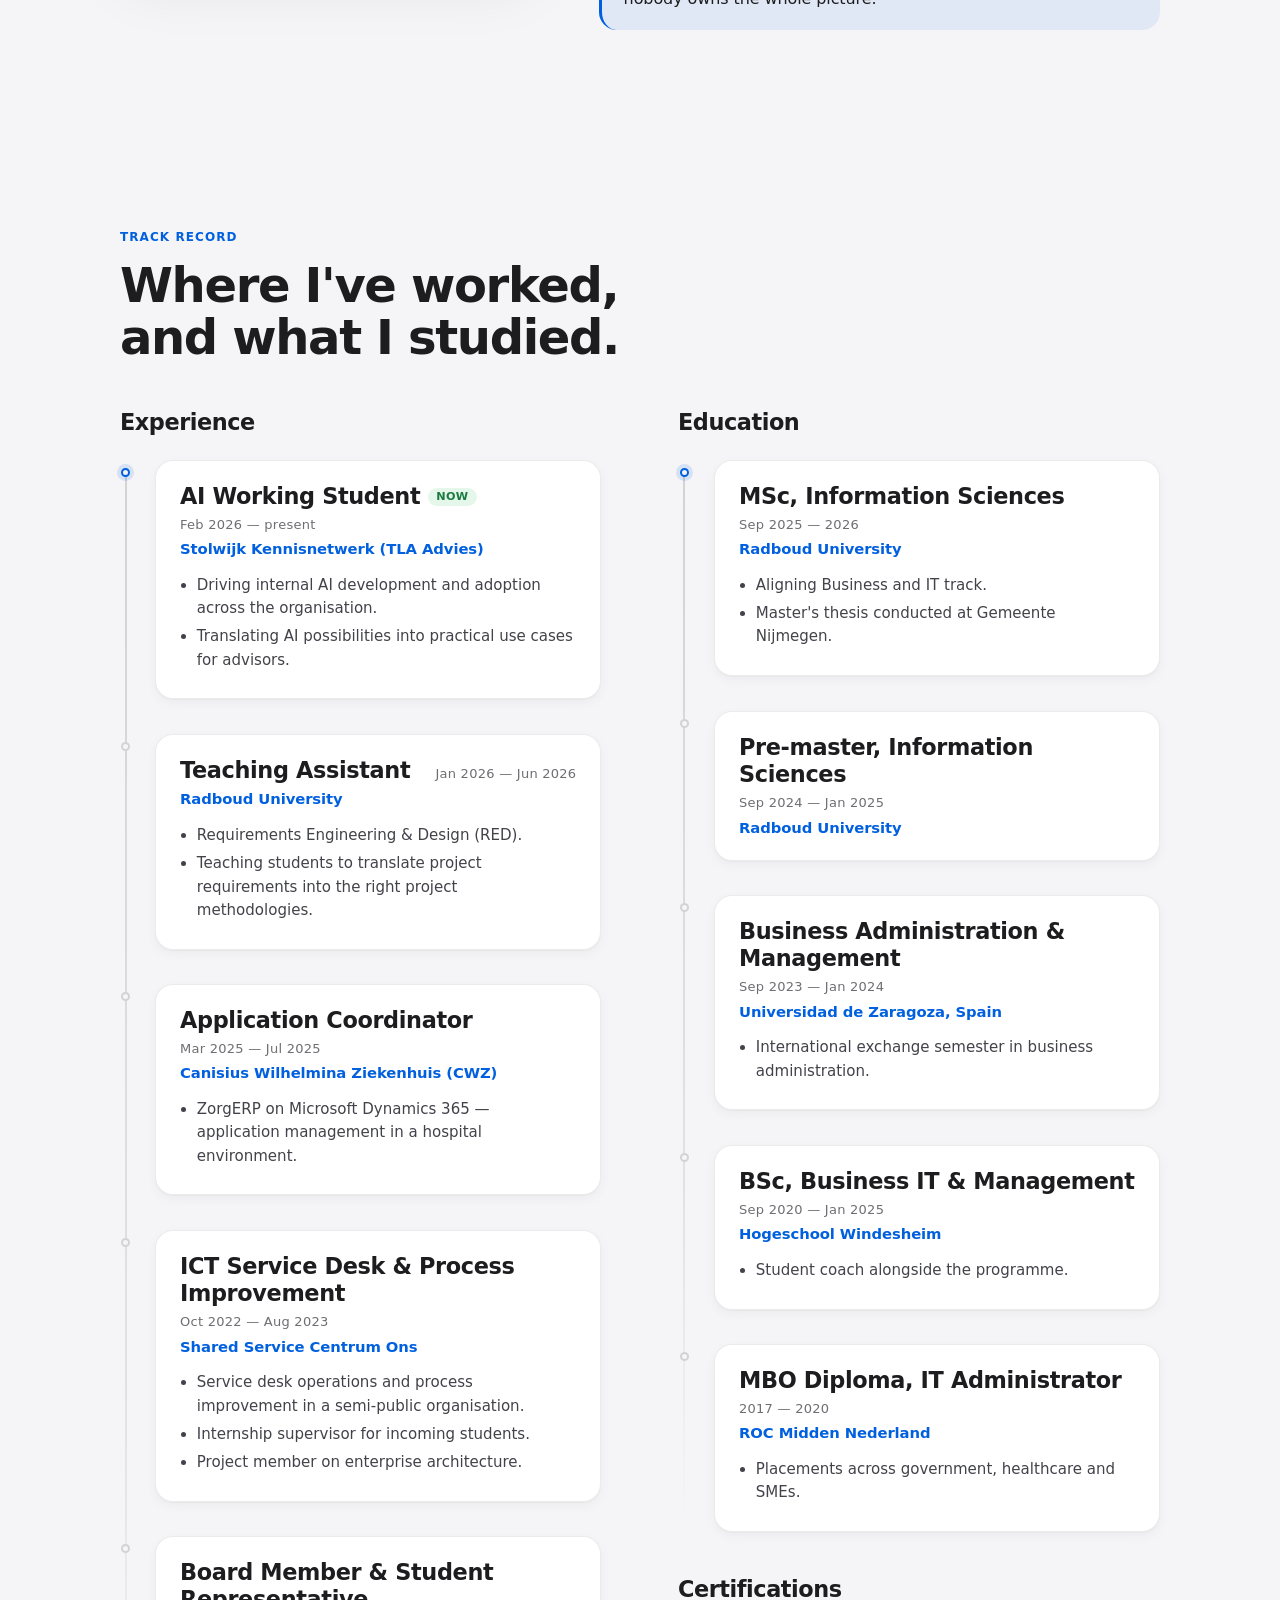
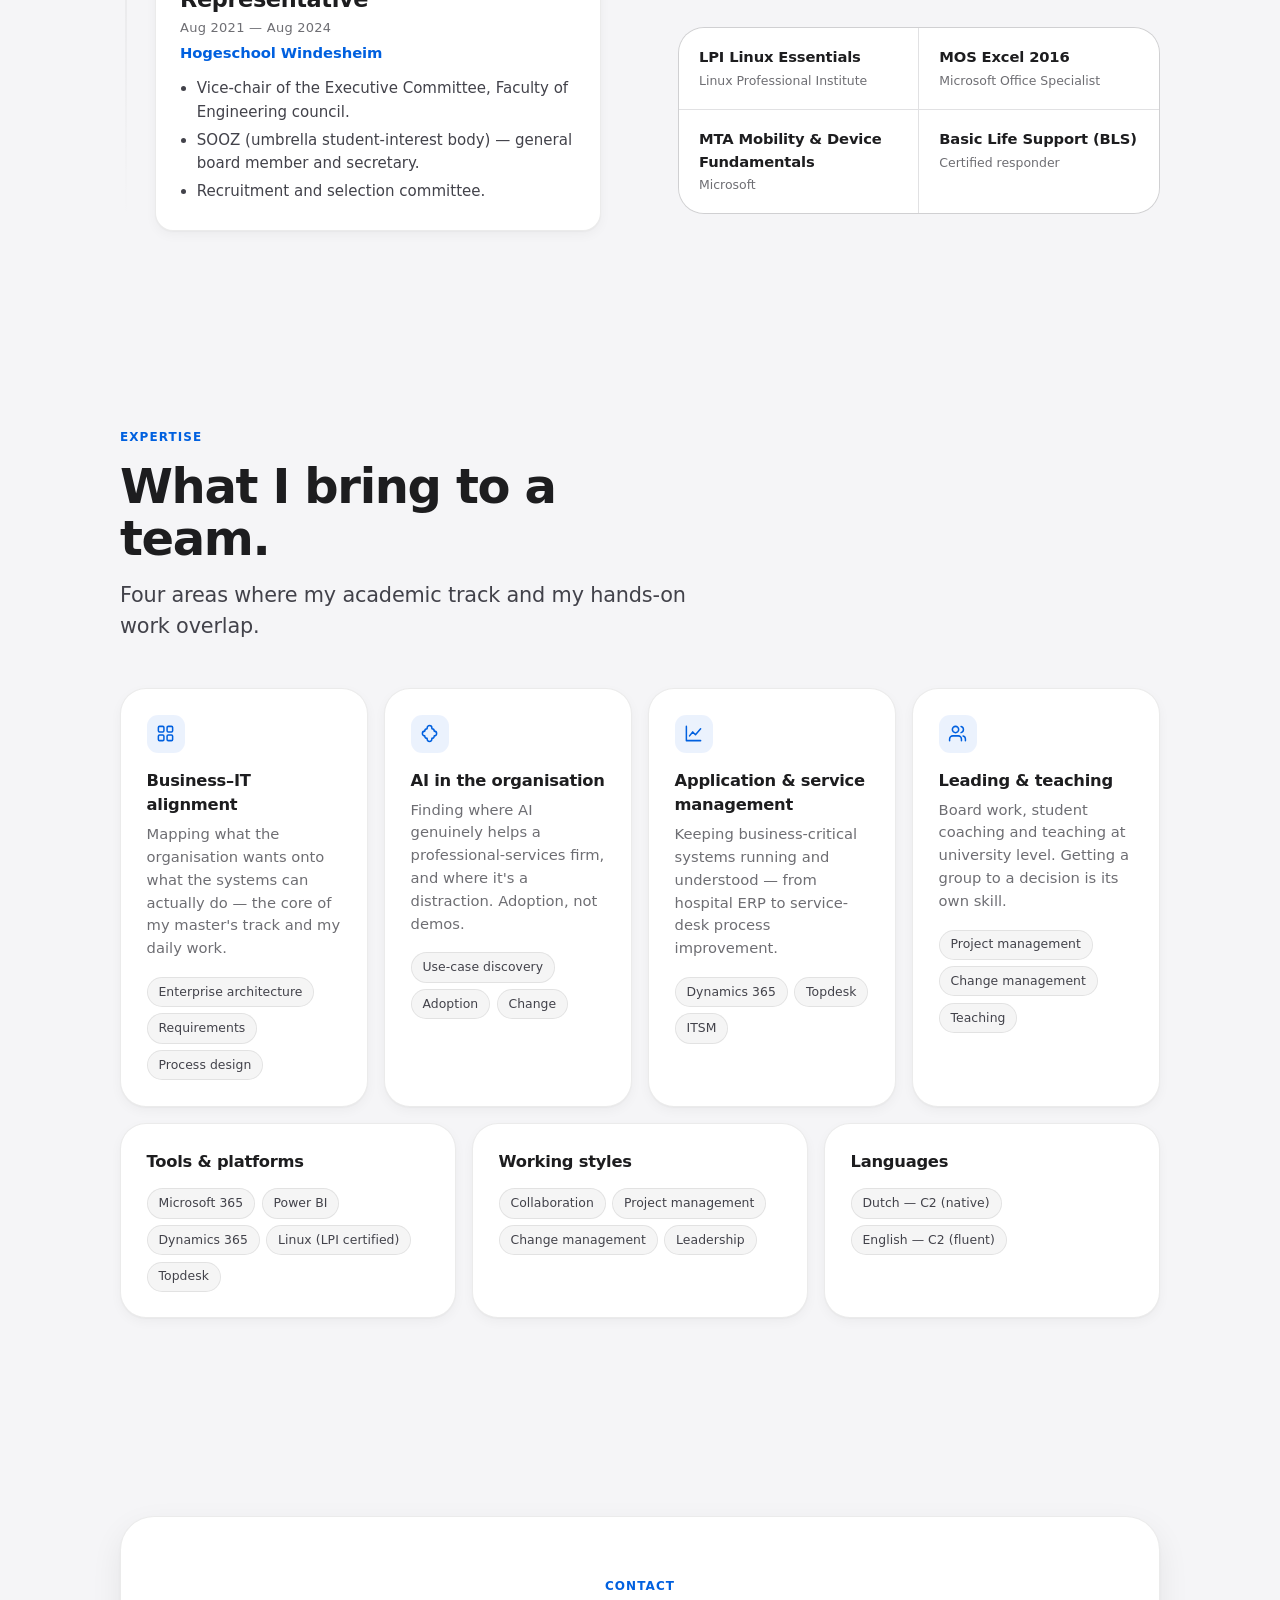
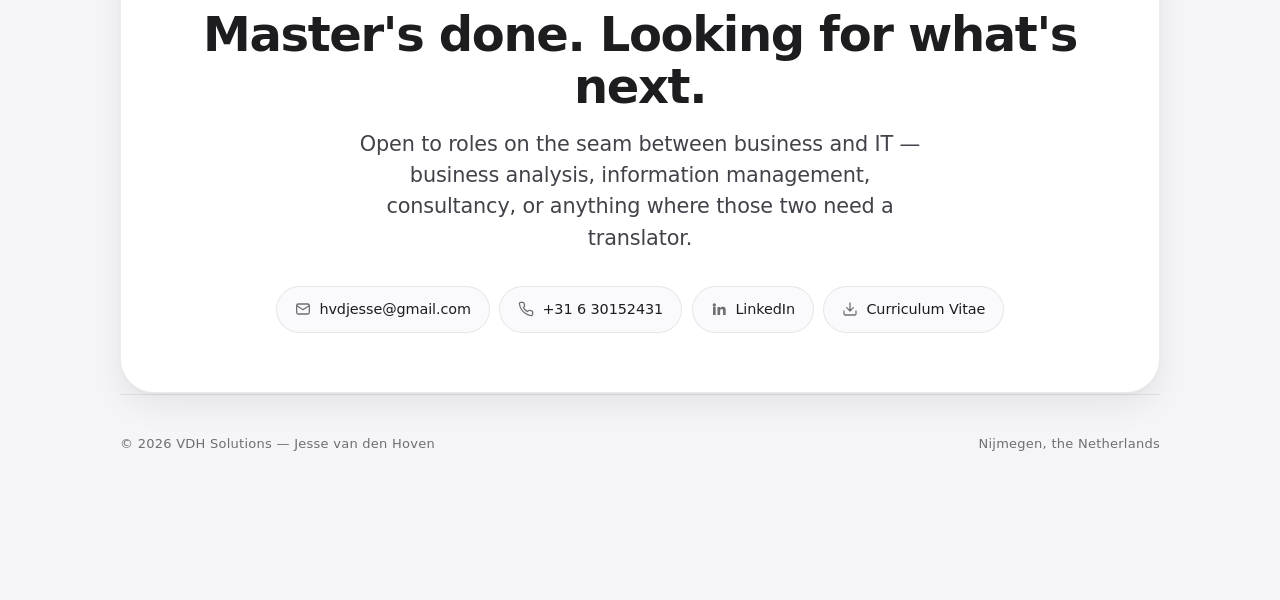
==== commit eaf022b9: "Promote redesigned site to root; remove old index and stylesheet" ====
--- a/index.html
+++ b/index.html
@@ -1,288 +1,917 @@
 <!DOCTYPE html>
 <html lang="en">
 <head>
-    <meta charset="UTF-8">
-    <meta name="viewport" content="width=device-width, initial-scale=1.0">
-    <title>VDH Solutions | Jesse van den Hoven</title>
-    <link href="https://fonts.googleapis.com/css2?family=Inter:wght@400;500;600;700;900&display=swap" rel="stylesheet">
-    <link rel="stylesheet" href="https://cdnjs.cloudflare.com/ajax/libs/font-awesome/6.4.0/css/all.min.css">
-    <link rel="stylesheet" href="style.css">
+<meta charset="UTF-8">
+<meta name="viewport" content="width=device-width, initial-scale=1, viewport-fit=cover">
+<title>Jesse van den Hoven — VDH Solutions</title>
+<meta name="description" content="Jesse van den Hoven — MSc Information Sciences (Aligning Business & IT). Bridging business and technology through architecture, project management and AI.">
+<link rel="icon" href="logo.png">
+<meta property="og:title" content="Jesse van den Hoven — VDH Solutions">
+<meta property="og:description" content="MSc Information Sciences. Aligning business and IT.">
+<meta property="og:image" content="foto.jpeg">
+<style>
+/* ============================================================
+   Tokens
+   ============================================================ */
+:root{
+  --canvas:#f5f5f7;
+  --surface:#ffffff;
+  --surface-2:#fafafc;
+  --ink:#1d1d1f;
+  --ink-2:#42424a;
+  --ink-3:#6e6e73;
+  --hairline:rgba(0,0,0,.08);
+  --hairline-strong:rgba(0,0,0,.14);
+  --accent:#0060df;
+  --accent-soft:rgba(0,96,223,.08);
+  --shadow-s:0 1px 2px rgba(0,0,0,.04), 0 4px 12px rgba(0,0,0,.04);
+  --shadow-m:0 2px 4px rgba(0,0,0,.04), 0 12px 32px rgba(0,0,0,.07);
+  --shadow-l:0 4px 8px rgba(0,0,0,.05), 0 24px 64px rgba(0,0,0,.10);
+  --r-s:12px;  --r-m:18px;  --r-l:26px;  --r-xl:34px;
+  --gut:clamp(1.25rem, 4vw, 2.5rem);
+  --maxw:1120px;
+  --nav-h:56px;
+}
+
+*,*::before,*::after{box-sizing:border-box}
+html{-webkit-text-size-adjust:100%; scroll-behavior:smooth; scroll-padding-top:calc(var(--nav-h) + 1.5rem)}
+body{
+  margin:0;
+  background:var(--canvas);
+  color:var(--ink);
+  font:100%/1.5 -apple-system, BlinkMacSystemFont, "SF Pro Text", "Segoe UI", system-ui, Roboto, Helvetica, Arial, sans-serif;
+  font-optical-sizing:auto;
+  -webkit-font-smoothing:antialiased;
+  overflow-x:hidden;
+}
+img{max-width:100%; display:block}
+a{color:inherit; text-decoration:none}
+::selection{background:rgba(0,96,223,.16)}
+
+.wrap{width:100%; max-width:var(--maxw); margin-inline:auto; padding-inline:var(--gut)}
+
+/* ============================================================
+   Type scale — tracking & leading are size-specific
+   ============================================================ */
+.display{
+  font-size:clamp(2.75rem, 8.5vw, 5.25rem);
+  line-height:1.02;
+  letter-spacing:-0.035em;
+  font-weight:680;
+  margin:0;
+}
+.h2{
+  font-size:clamp(1.85rem, 4.6vw, 3rem);
+  line-height:1.08;
+  letter-spacing:-0.028em;
+  font-weight:660;
+  margin:0;
+}
+.h3{
+  font-size:clamp(1.15rem, 2.3vw, 1.4rem);
+  line-height:1.22;
+  letter-spacing:-0.016em;
+  font-weight:640;
+  margin:0;
+}
+.lede{
+  font-size:clamp(1.06rem, 2vw, 1.3rem);
+  line-height:1.5;
+  letter-spacing:-0.008em;
+  color:var(--ink-2);
+  margin:0;
+}
+.body{font-size:1rem; line-height:1.62; letter-spacing:0; color:var(--ink-2); margin:0}
+.meta{
+  font-size:.8125rem; line-height:1.4; letter-spacing:.02em;
+  color:var(--ink-3); font-weight:520;
+}
+.eyebrow{
+  font-size:.75rem; letter-spacing:.09em; text-transform:uppercase;
+  font-weight:640; color:var(--accent); margin:0 0 .9rem;
+}
+
+/* ============================================================
+   Nav — translucent material, content scrolls under
+   ============================================================ */
+.nav{
+  position:fixed; inset:0 0 auto 0; z-index:100;
+  height:var(--nav-h);
+  background:rgba(250,250,252,.72);
+  backdrop-filter:saturate(180%) blur(20px);
+  -webkit-backdrop-filter:saturate(180%) blur(20px);
+  border-bottom:1px solid transparent;
+  transition:background 260ms ease, border-color 260ms ease;
+}
+.nav[data-scrolled="true"]{
+  background:rgba(250,250,252,.82);
+  border-bottom-color:var(--hairline);
+}
+.nav-in{
+  height:100%; display:flex; align-items:center; justify-content:space-between; gap:1rem;
+}
+.brand{
+  display:flex; align-items:center; gap:.55rem;
+  font-size:.95rem; font-weight:640; letter-spacing:-.015em;
+}
+.brand .slash{color:var(--accent); font-weight:500}
+.brand img{width:22px; height:22px; border-radius:6px; object-fit:cover}
+
+.nav-links{
+  display:flex; align-items:center; gap:.15rem;
+  list-style:none; margin:0; padding:0;
+}
+.nav-links a{
+  position:relative; display:block;
+  padding:.42rem .72rem; border-radius:999px;
+  font-size:.855rem; font-weight:520; letter-spacing:-.005em;
+  color:var(--ink-2);
+  transition:color 160ms ease, background-color 160ms ease;
+}
+.nav-links a:hover{color:var(--ink); background:rgba(0,0,0,.045)}
+.nav-links a[aria-current="true"]{color:var(--ink); background:rgba(0,0,0,.055)}
+.nav-cta{
+  margin-left:.4rem; padding:.42rem .95rem !important;
+  background:var(--ink) !important; color:#fff !important;
+  font-weight:560 !important;
+}
+.nav-cta:hover{background:#000 !important}
+
+.burger{
+  display:none; width:36px; height:36px; border:0; padding:0;
+  background:rgba(0,0,0,.05); border-radius:10px; cursor:pointer;
+  align-items:center; justify-content:center;
+}
+.burger span{
+  display:block; width:16px; height:1.5px; background:var(--ink); border-radius:2px;
+  transition:transform 300ms cubic-bezier(.32,.72,0,1), opacity 180ms ease;
+}
+.burger span + span{margin-top:4px}
+.burger[aria-expanded="true"] span:nth-child(1){transform:translateY(5.5px) rotate(45deg)}
+.burger[aria-expanded="true"] span:nth-child(2){opacity:0}
+.burger[aria-expanded="true"] span:nth-child(3){transform:translateY(-5.5px) rotate(-45deg)}
+
+/* mobile sheet — enters and exits along the same path (from the top) */
+.sheet{
+  position:fixed; z-index:99;
+  top:var(--nav-h); left:0; right:0;
+  background:rgba(250,250,252,.9);
+  backdrop-filter:saturate(180%) blur(24px);
+  -webkit-backdrop-filter:saturate(180%) blur(24px);
+  border-bottom:1px solid var(--hairline);
+  padding:.5rem var(--gut) 1.1rem;
+  transform-origin:top center;
+  transform:translateY(-8px) scale(.985);
+  opacity:0; visibility:hidden;
+  transition:transform 340ms cubic-bezier(.32,.72,0,1), opacity 220ms ease, visibility 0s linear 340ms;
+}
+.sheet[data-open="true"]{
+  transform:none; opacity:1; visibility:visible;
+  transition:transform 380ms cubic-bezier(.32,.72,0,1), opacity 200ms ease, visibility 0s;
+}
+.sheet a{
+  display:block; padding:.75rem .2rem;
+  font-size:1.05rem; font-weight:540; letter-spacing:-.012em;
+  border-bottom:1px solid var(--hairline);
+}
+.sheet a:last-child{border-bottom:0}
+
+/* ============================================================
+   Buttons — feedback on press, not on release
+   ============================================================ */
+.btn{
+  display:inline-flex; align-items:center; gap:.5rem;
+  padding:.78rem 1.35rem; border-radius:999px;
+  font-size:.94rem; font-weight:560; letter-spacing:-.008em;
+  border:1px solid transparent; cursor:pointer;
+  will-change:transform;
+  transition:transform 110ms cubic-bezier(.32,.72,0,1), background-color 180ms ease, box-shadow 180ms ease, border-color 180ms ease;
+}
+.btn:active{transform:scale(.965)}
+.btn-primary{background:var(--ink); color:#fff; box-shadow:var(--shadow-s)}
+.btn-primary:hover{background:#000; box-shadow:var(--shadow-m)}
+.btn-ghost{background:rgba(255,255,255,.7); color:var(--ink); border-color:var(--hairline-strong)}
+.btn-ghost:hover{background:#fff; border-color:rgba(0,0,0,.22)}
+.btn svg{width:15px; height:15px; flex:none}
+
+/* ============================================================
+   Hero
+   ============================================================ */
+.hero{
+  position:relative;
+  padding:calc(var(--nav-h) + clamp(4rem, 12vh, 8rem)) 0 clamp(3.5rem, 9vh, 6rem);
+  overflow:hidden;
+}
+.hero::before{
+  content:""; position:absolute; z-index:0;
+  top:-28%; left:50%; width:min(1250px, 145vw); aspect-ratio:1/.62;
+  transform:translateX(-50%);
+  background:
+    radial-gradient(48% 52% at 26% 42%, rgba(0,96,223,.14), transparent 68%),
+    radial-gradient(44% 46% at 74% 30%, rgba(88,86,214,.13), transparent 66%),
+    radial-gradient(40% 44% at 52% 76%, rgba(0,180,190,.10), transparent 70%);
+  filter:blur(28px);
+  opacity:.9;
+  pointer-events:none;
+}
+.hero-in{position:relative; z-index:1}
+
+.badge{
+  display:inline-flex; align-items:center; gap:.5rem;
+  padding:.42rem .85rem .42rem .55rem; margin:0 0 1.5rem;
+  border-radius:999px;
+  background:rgba(255,255,255,.72);
+  backdrop-filter:blur(14px); -webkit-backdrop-filter:blur(14px);
+  border:1px solid rgba(255,255,255,.85);
+  box-shadow:var(--shadow-s);
+  font-size:.8125rem; font-weight:560; letter-spacing:-.004em; color:var(--ink-2);
+}
+.badge .dot{
+  width:7px; height:7px; border-radius:50%; background:#30c060; flex:none;
+  margin-left:.3rem; box-shadow:0 0 0 3px rgba(48,192,96,.18);
+}
+.hero .display{max-width:16ch}
+.hero .display .fade{color:var(--ink-3)}
+.hero .lede{max-width:52ch; margin-top:1.4rem}
+.hero-actions{display:flex; flex-wrap:wrap; gap:.7rem; margin-top:2.2rem}
+
+.hero-facts{
+  display:grid; grid-template-columns:repeat(4, minmax(0,1fr));
+  gap:1px; margin-top:clamp(3rem, 7vh, 4.5rem);
+  background:var(--hairline); border:1px solid var(--hairline);
+  border-radius:var(--r-l); overflow:hidden;
+}
+.fact{background:rgba(255,255,255,.66); backdrop-filter:blur(12px); -webkit-backdrop-filter:blur(12px); padding:1.35rem 1.25rem}
+.fact b{display:block; font-size:1.55rem; font-weight:660; letter-spacing:-.028em; line-height:1.1}
+.fact span{display:block; margin-top:.3rem; font-size:.8rem; letter-spacing:.015em; color:var(--ink-3)}
+
+/* ============================================================
+   Sections
+   ============================================================ */
+section{padding:clamp(4rem, 11vh, 7rem) 0; position:relative}
+.sec-head{max-width:56ch; margin-bottom:clamp(2.25rem, 5vh, 3.5rem)}
+.sec-head .lede{margin-top:1rem}
+
+/* About */
+.about{display:grid; grid-template-columns:0.85fr 1.15fr; gap:clamp(2rem,5vw,4rem); align-items:center}
+.portrait{
+  position:relative; border-radius:var(--r-xl); overflow:hidden;
+  box-shadow:var(--shadow-l); background:var(--surface-2);
+  aspect-ratio:4/5;
+}
+.portrait img{width:100%; height:100%; object-fit:cover; object-position:center 22%}
+.portrait::after{
+  content:""; position:absolute; inset:0;
+  box-shadow:inset 0 0 0 1px rgba(255,255,255,.35);
+  border-radius:inherit; pointer-events:none;
+}
+.about p + p{margin-top:1rem}
+.quote{
+  margin:1.75rem 0 0; padding:1.15rem 1.35rem;
+  background:var(--accent-soft); border-radius:var(--r-m);
+  border-left:3px solid var(--accent);
+  font-size:1rem; line-height:1.55; letter-spacing:-.006em; color:var(--ink);
+}
+
+/* Timeline */
+.rail{position:relative; padding-left:clamp(1.4rem, 3.5vw, 2.2rem)}
+.rail::before{
+  content:""; position:absolute; left:5px; top:.55rem; bottom:.55rem; width:1.5px;
+  background:linear-gradient(180deg, var(--hairline-strong), var(--hairline) 70%, transparent);
+  border-radius:2px;
+}
+.entry{position:relative; padding-bottom:2.15rem}
+.entry:last-child{padding-bottom:0}
+.entry::before{
+  content:""; position:absolute;
+  left:calc(-1 * clamp(1.4rem, 3.5vw, 2.2rem) + 1.5px);
+  top:.5rem; width:9px; height:9px; border-radius:50%;
+  background:var(--canvas); border:2px solid var(--hairline-strong);
+  transition:border-color 260ms ease, box-shadow 260ms ease;
+}
+.entry[data-now="true"]::before{
+  border-color:var(--accent);
+  box-shadow:0 0 0 4px rgba(0,96,223,.13);
+}
+.entry-card{
+  background:var(--surface); border:1px solid var(--hairline);
+  border-radius:var(--r-m); padding:1.35rem 1.5rem;
+  box-shadow:var(--shadow-s);
+  transition:transform 320ms cubic-bezier(.32,.72,0,1), box-shadow 320ms ease, border-color 320ms ease;
+}
+.entry-card:hover{transform:translateY(-2px); box-shadow:var(--shadow-m); border-color:var(--hairline-strong)}
+.entry-top{display:flex; flex-wrap:wrap; align-items:baseline; justify-content:space-between; gap:.35rem .9rem}
+.org{margin:.28rem 0 0; font-size:.925rem; font-weight:560; color:var(--accent); letter-spacing:-.006em}
+.entry-card ul{margin:.85rem 0 0; padding-left:1.05rem; color:var(--ink-2)}
+.entry-card li{margin:.3rem 0; font-size:.94rem; line-height:1.55}
+.now-pill{
+  display:inline-block; padding:.15rem .5rem; border-radius:999px;
+  background:rgba(48,192,96,.13); color:#1a7a42;
+  font-size:.7rem; font-weight:640; letter-spacing:.03em; text-transform:uppercase;
+  vertical-align:middle; margin-left:.5rem;
+}
+
+/* Two-column layout for experience + education */
+.split{display:grid; grid-template-columns:1fr 1fr; gap:clamp(2.5rem, 6vw, 5rem)}
+.split h3.h3{margin-bottom:1.5rem; letter-spacing:-.02em}
+
+/* Skills */
+.cards{display:grid; grid-template-columns:repeat(auto-fit, minmax(240px,1fr)); gap:1rem}
+.card{
+  background:var(--surface); border:1px solid var(--hairline);
+  border-radius:var(--r-l); padding:1.6rem;
+  box-shadow:var(--shadow-s);
+  transition:transform 320ms cubic-bezier(.32,.72,0,1), box-shadow 320ms ease;
+}
+.card:hover{transform:translateY(-3px); box-shadow:var(--shadow-m)}
+.card .ico{
+  width:38px; height:38px; border-radius:11px; margin-bottom:1rem;
+  display:grid; place-items:center; background:var(--accent-soft); color:var(--accent);
+}
+.card .ico svg{width:19px; height:19px}
+.card h4{margin:0 0 .35rem; font-size:1.02rem; font-weight:620; letter-spacing:-.015em}
+.card p{margin:0; font-size:.92rem; line-height:1.55; color:var(--ink-3)}
+.chips{display:flex; flex-wrap:wrap; gap:.4rem; margin-top:1.05rem}
+.chip{
+  padding:.3rem .68rem; border-radius:999px;
+  background:rgba(0,0,0,.04); border:1px solid var(--hairline);
+  font-size:.775rem; font-weight:520; letter-spacing:.005em; color:var(--ink-2);
+}
+
+/* Certificates strip */
+.certs{
+  display:grid; grid-template-columns:repeat(auto-fit, minmax(210px,1fr));
+  gap:1px; margin-top:1rem;
+  background:var(--hairline); border:1px solid var(--hairline);
+  border-radius:var(--r-l); overflow:hidden;
+}
+.cert{background:var(--surface); padding:1.15rem 1.25rem}
+.cert b{display:block; font-size:.92rem; font-weight:600; letter-spacing:-.01em}
+.cert span{display:block; margin-top:.22rem; font-size:.78rem; color:var(--ink-3)}
+
+/* Contact */
+.contact-panel{
+  background:var(--surface);
+  border:1px solid var(--hairline);
+  border-radius:var(--r-xl);
+  padding:clamp(2.25rem, 5vw, 3.75rem);
+  box-shadow:var(--shadow-m);
+  text-align:center;
+  position:relative; overflow:hidden;
+}
+.contact-panel::before{
+  content:""; position:absolute; inset:auto -20% -70% -20%; height:150%;
+  background:radial-gradient(50% 50% at 50% 100%, rgba(0,96,223,.09), transparent 70%);
+  pointer-events:none;
+}
+.contact-panel > *{position:relative}
+.contact-panel .lede{margin:1rem auto 0; max-width:44ch}
+.links{display:flex; flex-wrap:wrap; gap:.6rem; justify-content:center; margin-top:2rem}
+.link-pill{
+  display:inline-flex; align-items:center; gap:.55rem;
+  padding:.72rem 1.1rem; border-radius:999px;
+  background:var(--surface-2); border:1px solid var(--hairline);
+  font-size:.9rem; font-weight:520; letter-spacing:-.006em;
+  will-change:transform;
+  transition:transform 110ms cubic-bezier(.32,.72,0,1), background-color 200ms ease, border-color 200ms ease;
+}
+.link-pill:hover{background:#fff; border-color:var(--hairline-strong)}
+.link-pill:active{transform:scale(.965)}
+.link-pill svg{width:16px; height:16px; color:var(--ink-3)}
+
+footer{
+  padding:2.5rem 0 3rem; border-top:1px solid var(--hairline);
+  display:flex; flex-wrap:wrap; gap:.75rem; justify-content:space-between; align-items:center;
+}
+
+/* ============================================================
+   Scroll reveal
+   ============================================================ */
+.reveal{
+  opacity:0; transform:translateY(18px);
+  transition:opacity 620ms cubic-bezier(.22,.61,.36,1), transform 720ms cubic-bezier(.22,.61,.36,1);
+  will-change:opacity, transform;
+}
+.reveal.in{opacity:1; transform:none}
+
+/* ============================================================
+   Responsive
+   ============================================================ */
+@media (max-width:900px){
+  .about{grid-template-columns:1fr; gap:2rem}
+  .portrait{max-width:340px; aspect-ratio:1/1}
+  .split{grid-template-columns:1fr; gap:3rem}
+  .hero-facts{grid-template-columns:repeat(2,1fr)}
+}
+@media (max-width:760px){
+  .nav-links{display:none}
+  .burger{display:inline-flex}
+  .hero .display{max-width:none}
+}
+@media (max-width:420px){
+  .hero-actions .btn{flex:1 1 100%; justify-content:center}
+}
+
+/* ============================================================
+   Accessibility preferences
+   ============================================================ */
+@media (prefers-reduced-motion:reduce){
+  html{scroll-behavior:auto}
+  *,*::before,*::after{
+    animation-duration:.01ms !important; animation-iteration-count:1 !important;
+    transition-duration:.14s !important;
+  }
+  .reveal{transform:none; transition:opacity 200ms ease}
+  .sheet{transform:none; transition:opacity 180ms ease, visibility 0s}
+  .btn:active,.link-pill:active{transform:none}
+  .entry-card:hover,.card:hover,.link-pill:hover{transform:none}
+}
+@media (prefers-reduced-transparency:reduce){
+  .nav,.nav[data-scrolled="true"],.sheet{background:#fafafc; backdrop-filter:none; -webkit-backdrop-filter:none}
+  .badge,.fact,.btn-ghost{background:#fff; backdrop-filter:none; -webkit-backdrop-filter:none}
+  .hero::before{opacity:.45}
+}
+@media (prefers-contrast:more){
+  :root{--ink-2:#2b2b30; --ink-3:#4a4a50; --hairline:rgba(0,0,0,.24); --hairline-strong:rgba(0,0,0,.42)}
+  .nav{background:#fff; backdrop-filter:none}
+  .hero::before{display:none}
+}
+:focus-visible{outline:2px solid var(--accent); outline-offset:3px; border-radius:6px}
+
+@media print{
+  .nav,.sheet,.hero::before,.hero-actions{display:none}
+  body{background:#fff}
+  .reveal{opacity:1; transform:none}
+}
+</style>
 </head>
 <body>
 
-    <nav class="navbar">
-        <div class="container nav-container">
-            <div class="logo-wrapper">
-                <div class="logo-text">VDH <span class="accent-slash">/</span> Solutions</div>
+<!-- ============================ NAV ============================ -->
+<nav class="nav" id="nav">
+  <div class="wrap nav-in">
+    <a class="brand" href="#top" aria-label="VDH Solutions — home">
+      <img src="logo.png" alt="">
+      <span>VDH <span class="slash">/</span> Solutions</span>
+    </a>
+
+    <ul class="nav-links">
+      <li><a href="#about">Profile</a></li>
+      <li><a href="#experience">Experience</a></li>
+      <li><a href="#expertise">Expertise</a></li>
+      <li><a href="#credentials">Credentials</a></li>
+      <li><a href="#contact" class="nav-cta">Get in touch</a></li>
+    </ul>
+
+    <button class="burger" id="burger" aria-expanded="false" aria-controls="sheet" aria-label="Open menu">
+      <span></span><span></span><span></span>
+    </button>
+  </div>
+</nav>
+
+<div class="sheet" id="sheet" data-open="false">
+  <a href="#about">Profile</a>
+  <a href="#experience">Experience</a>
+  <a href="#expertise">Expertise</a>
+  <a href="#credentials">Credentials</a>
+  <a href="#contact">Get in touch</a>
+</div>
+
+<!-- ============================ HERO ============================ -->
+<header class="hero" id="top">
+  <div class="wrap hero-in">
+    <p class="badge reveal">
+      <span class="dot"></span>
+      MSc Information Sciences — graduated 2026
+    </p>
+
+    <h1 class="display reveal">
+      Aligning business<br><span class="fade">and IT.</span>
+    </h1>
+
+    <p class="lede reveal">
+      I'm Jesse van den Hoven. I translate what an organisation actually needs into
+      systems, architecture and processes that hold up in practice — from hospital ERP
+      to AI adoption inside a professional-services firm.
+    </p>
+
+    <div class="hero-actions reveal">
+      <a href="#experience" class="btn btn-primary">
+        See my work
+        <svg viewBox="0 0 24 24" fill="none" stroke="currentColor" stroke-width="2.2" stroke-linecap="round" stroke-linejoin="round"><path d="M12 5v14M19 12l-7 7-7-7"/></svg>
+      </a>
+      <a href="CV_Jesse_van_den_Hoven_NL.pdf" download class="btn btn-ghost">
+        Download CV (NL)
+        <svg viewBox="0 0 24 24" fill="none" stroke="currentColor" stroke-width="2.2" stroke-linecap="round" stroke-linejoin="round"><path d="M21 15v4a2 2 0 0 1-2 2H5a2 2 0 0 1-2-2v-4M7 10l5 5 5-5M12 15V3"/></svg>
+      </a>
+    </div>
+
+    <div class="hero-facts reveal">
+      <div class="fact"><b>MSc</b><span>Information Sciences</span></div>
+      <div class="fact"><b>2026</b><span>Thesis · Gemeente Nijmegen</span></div>
+      <div class="fact"><b>4+</b><span>Years in IT practice</span></div>
+      <div class="fact"><b>C2</b><span>Dutch &amp; English</span></div>
+    </div>
+  </div>
+</header>
+
+<!-- ============================ ABOUT ============================ -->
+<section id="about">
+  <div class="wrap about">
+    <div class="portrait reveal">
+      <img src="foto.jpeg" alt="Portrait of Jesse van den Hoven">
+    </div>
+
+    <div>
+      <p class="eyebrow reveal">Profile</p>
+      <h2 class="h2 reveal">Technology is only useful when the business understands it.</h2>
+
+      <div class="reveal" style="margin-top:1.4rem">
+        <p class="body">
+          My route through IT went from MBO to HBO to university — IT Administrator,
+          then a bachelor in Business IT &amp; Management, and now a master's in
+          Information Sciences on the <strong>Aligning Business and IT</strong> track at
+          Radboud University. That path is the point: I've been on the service desk, in
+          application management, and in the strategy conversation, so I know what breaks
+          between them.
+        </p>
+        <p class="body" style="margin-top:1rem">
+          I graduated in 2026 with a thesis carried out at <strong>Gemeente Nijmegen</strong>.
+          Alongside my studies I taught Requirements Engineering &amp; Design at Radboud,
+          and I currently help Stolwijk Kennisnetwerk move their internal AI work forward.
+        </p>
+        <p class="quote">
+          The interesting problems are never purely technical. They're where a process,
+          a system and a group of people meet — and nobody owns the whole picture.
+        </p>
+      </div>
+    </div>
+  </div>
+</section>
+
+<!-- ============================ EXPERIENCE + EDUCATION ============================ -->
+<section id="experience">
+  <div class="wrap">
+    <div class="sec-head">
+      <p class="eyebrow reveal">Track record</p>
+      <h2 class="h2 reveal">Where I've worked, and what I studied.</h2>
+    </div>
+
+    <div class="split">
+      <!-- Experience -->
+      <div>
+        <h3 class="h3 reveal">Experience</h3>
+        <div class="rail">
+
+          <article class="entry reveal" data-now="true">
+            <div class="entry-card">
+              <div class="entry-top">
+                <h4 class="h3">AI Working Student<span class="now-pill">Now</span></h4>
+                <span class="meta">Feb 2026 — present</span>
+              </div>
+              <p class="org">Stolwijk Kennisnetwerk (TLA Advies)</p>
+              <ul>
+                <li>Driving internal AI development and adoption across the organisation.</li>
+                <li>Translating AI possibilities into practical use cases for advisors.</li>
+              </ul>
             </div>
-
-            <ul class="nav-links" id="navLinks">
-                <li><a href="#about">About</a></li>
-                <li><a href="#experience">Experience</a></li>
-                <li><a href="#education">Education</a></li>
-                <li><a href="#skills">Skills</a></li>
-                <li><a href="#projects">Portfolio</a></li>
-                <li><a href="#contact" class="btn-highlight">Contact</a></li>
-            </ul>
-            <div class="hamburger" id="hamburger">
-                <i class="fas fa-bars"></i>
+          </article>
+
+          <article class="entry reveal">
+            <div class="entry-card">
+              <div class="entry-top">
+                <h4 class="h3">Teaching Assistant</h4>
+                <span class="meta">Jan 2026 — Jun 2026</span>
+              </div>
+              <p class="org">Radboud University</p>
+              <ul>
+                <li>Requirements Engineering &amp; Design (RED).</li>
+                <li>Teaching students to translate project requirements into the right
+                    project methodologies.</li>
+              </ul>
             </div>
+          </article>
+
+          <article class="entry reveal">
+            <div class="entry-card">
+              <div class="entry-top">
+                <h4 class="h3">Application Coordinator</h4>
+                <span class="meta">Mar 2025 — Jul 2025</span>
+              </div>
+              <p class="org">Canisius Wilhelmina Ziekenhuis (CWZ)</p>
+              <ul>
+                <li>ZorgERP on Microsoft Dynamics 365 — application management in a
+                    hospital environment.</li>
+              </ul>
+            </div>
+          </article>
+
+          <article class="entry reveal">
+            <div class="entry-card">
+              <div class="entry-top">
+                <h4 class="h3">ICT Service Desk &amp; Process Improvement</h4>
+                <span class="meta">Oct 2022 — Aug 2023</span>
+              </div>
+              <p class="org">Shared Service Centrum Ons</p>
+              <ul>
+                <li>Service desk operations and process improvement in a semi-public
+                    organisation.</li>
+                <li>Internship supervisor for incoming students.</li>
+                <li>Project member on enterprise architecture.</li>
+              </ul>
+            </div>
+          </article>
+
+          <article class="entry reveal">
+            <div class="entry-card">
+              <div class="entry-top">
+                <h4 class="h3">Board Member &amp; Student Representative</h4>
+                <span class="meta">Aug 2021 — Aug 2024</span>
+              </div>
+              <p class="org">Hogeschool Windesheim</p>
+              <ul>
+                <li>Vice-chair of the Executive Committee, Faculty of Engineering
+                    council.</li>
+                <li>SOOZ (umbrella student-interest body) — general board member and
+                    secretary.</li>
+                <li>Recruitment and selection committee.</li>
+              </ul>
+            </div>
+          </article>
+
         </div>
-    </nav>
-
-    <header class="hero">
-        <div class="container hero-content">
-            <span class="greeting">Hi, I'm Jesse van den Hoven</span>
-            <h1 class="gradient-text">Bridging Technology & Business.</h1>
-            <h2>Information Science | Business IT & Management</h2>
-            <p>Enthusiastic specialist committed to bringing technology and businesses closer together through smart architecture, project management, and data-driven solutions.</p>
-            <div class="hero-btns">
-                <a href="#experience" class="btn btn-primary">See My Journey <i class="fas fa-arrow-down"></i></a>
-                <a href="NL_Curriculum Vitae_Jesse van den Hoven.pdf" download class="btn btn-secondary">Download CV (NL) <i class="fas fa-download"></i></a>
-                <a href="ENG_Curriculum Vitae_Jesse van den Hoven.pdf" download class="btn btn-secondary">Download CV (EN) <i class="fas fa-download"></i></a>
+      </div>
+
+      <!-- Education -->
+      <div id="credentials">
+        <h3 class="h3 reveal">Education</h3>
+        <div class="rail">
+
+          <article class="entry reveal" data-now="true">
+            <div class="entry-card">
+              <div class="entry-top">
+                <h4 class="h3">MSc, Information Sciences</h4>
+                <span class="meta">Sep 2025 — 2026</span>
+              </div>
+              <p class="org">Radboud University</p>
+              <ul>
+                <li>Aligning Business and IT track.</li>
+                <li>Master's thesis conducted at Gemeente Nijmegen.</li>
+              </ul>
             </div>
+          </article>
+
+          <article class="entry reveal">
+            <div class="entry-card">
+              <div class="entry-top">
+                <h4 class="h3">Pre-master, Information Sciences</h4>
+                <span class="meta">Sep 2024 — Jan 2025</span>
+              </div>
+              <p class="org">Radboud University</p>
+            </div>
+          </article>
+
+          <article class="entry reveal">
+            <div class="entry-card">
+              <div class="entry-top">
+                <h4 class="h3">Business Administration &amp; Management</h4>
+                <span class="meta">Sep 2023 — Jan 2024</span>
+              </div>
+              <p class="org">Universidad de Zaragoza, Spain</p>
+              <ul><li>International exchange semester in business administration.</li></ul>
+            </div>
+          </article>
+
+          <article class="entry reveal">
+            <div class="entry-card">
+              <div class="entry-top">
+                <h4 class="h3">BSc, Business IT &amp; Management</h4>
+                <span class="meta">Sep 2020 — Jan 2025</span>
+              </div>
+              <p class="org">Hogeschool Windesheim</p>
+              <ul><li>Student coach alongside the programme.</li></ul>
+            </div>
+          </article>
+
+          <article class="entry reveal">
+            <div class="entry-card">
+              <div class="entry-top">
+                <h4 class="h3">MBO Diploma, IT Administrator</h4>
+                <span class="meta">2017 — 2020</span>
+              </div>
+              <p class="org">ROC Midden Nederland</p>
+              <ul><li>Placements across government, healthcare and SMEs.</li></ul>
+            </div>
+          </article>
+
         </div>
-    </header>
-
-    <section id="about" class="section-padding">
-        <div class="container about-container">
-            <div class="about-image-wrapper">
-                <img src="foto.jpeg" alt="Jesse van den Hoven" class="about-image">
-                <div class="image-accent"></div>
-            </div>
-            <div class="about-text">
-                <h3 class="section-title">About Me</h3>
-                <p>With a solid foundation in MBO and HBO, I have been working for several years to find my place in the IT world. I specialize in translating complex business requirements into technical solutions.</p>
-                <p>Currently pursuing my Master's in Information Science at Radboud Universiteit, I combine academic insights with practical experience in application coordination and IT service management.</p>
-
-                <div class="stats-grid">
-                    <div class="stat-box">
-                        <h3>MSc</h3>
-                        <p>Candidate</p>
-                    </div>
-                    <div class="stat-box">
-                        <h3>8+</h3>
-                        <p>Years IT Education</p>
-                    </div>
-                    <div class="stat-box">
-                        <h3>4+</h3>
-                        <p>Certifications</p>
-                    </div>
-                </div>
-            </div>
+
+        <h3 class="h3 reveal" style="margin-top:2.75rem">Certifications</h3>
+        <div class="certs reveal">
+          <div class="cert"><b>LPI Linux Essentials</b><span>Linux Professional Institute</span></div>
+          <div class="cert"><b>MOS Excel 2016</b><span>Microsoft Office Specialist</span></div>
+          <div class="cert"><b>MTA Mobility &amp; Device Fundamentals</b><span>Microsoft</span></div>
+          <div class="cert"><b>Basic Life Support (BLS)</b><span>Certified responder</span></div>
         </div>
-    </section>
-
-    <section id="experience" class="section-padding bg-darker">
-        <div class="container">
-            <h3 class="section-title center-text">Professional Experience</h3>
-            <div class="timeline">
-
-                <div class="timeline-item">
-                    <div class="timeline-content">
-                        <span class="date">March 2025 - juli 2025</span>
-                        <h4>Application Coordinator</h4>
-                        <p class="company">Canisius Wilhelmina Ziekenhuis (CWZ)</p>
-                        <p>Responsible for application management and coordination within the hospital environment, ensuring system reliability and user support.</p>
-                    </div>
-                </div>
-
-                <div class="timeline-item">
-                    <div class="timeline-content">
-                        <span class="date">Oct 2022 - Aug 2023</span>
-                        <h4>ICT-ServiceDesk & Process Improvement</h4>
-                        <p class="company">Shared Service Centrum Ons</p>
-                        <p>Led ICT-ServiceDesk process improvements and acted as an Internship Supervisor.</p>
-                    </div>
-                </div>
-
-                 <div class="timeline-item">
-                    <div class="timeline-content">
-                        <span class="date">Aug 2021 - Aug 2024</span>
-                        <h4>Ambassador & Board Member</h4>
-                        <p class="company">Hogeschool Windesheim</p>
-                        <p>Served as Vice Chairman of the Board of the Faculty of Technology and Student Coach. Represented the university and mentored fellow students.</p>
-                    </div>
-                </div>
-
-            </div>
+      </div>
+    </div>
+  </div>
+</section>
+
+<!-- ============================ EXPERTISE ============================ -->
+<section id="expertise">
+  <div class="wrap">
+    <div class="sec-head">
+      <p class="eyebrow reveal">Expertise</p>
+      <h2 class="h2 reveal">What I bring to a team.</h2>
+      <p class="lede reveal">
+        Four areas where my academic track and my hands-on work overlap.
+      </p>
+    </div>
+
+    <div class="cards">
+
+      <div class="card reveal">
+        <div class="ico">
+          <svg viewBox="0 0 24 24" fill="none" stroke="currentColor" stroke-width="1.9" stroke-linecap="round" stroke-linejoin="round"><rect x="3" y="3" width="7" height="7" rx="1.5"/><rect x="14" y="3" width="7" height="7" rx="1.5"/><rect x="3" y="14" width="7" height="7" rx="1.5"/><rect x="14" y="14" width="7" height="7" rx="1.5"/></svg>
         </div>
-    </section>
-
-    <section id="education" class="section-padding">
-        <div class="container">
-            <h3 class="section-title center-text">Education</h3>
-            <div class="timeline">
-
-                <div class="timeline-item">
-                    <div class="timeline-content">
-                        <span class="date">Sep 2025 - 2026 (Expected)</span>
-                        <h4>Master's degree, Information Science</h4>
-                        <p class="company">Radboud Universiteit</p>
-                    </div>
-                </div>
-
-                <div class="timeline-item">
-                    <div class="timeline-content">
-                        <span class="date">Sep 2024 - Jan 2025</span>
-                        <h4>Pre-master's degree, Information Science</h4>
-                        <p class="company">Radboud Universiteit</p>
-                    </div>
-                </div>
-
-                <div class="timeline-item">
-                    <div class="timeline-content">
-                        <span class="date">Sep 2023 - Jan 2024</span>
-                        <h4>Bachelor's degree, Business Administration</h4>
-                        <p class="company">Universidad de Zaragoza (Spain)</p>
-                        <p>International exchange semester focused on management.</p>
-                    </div>
-                </div>
-
-                <div class="timeline-item">
-                    <div class="timeline-content">
-                        <span class="date">Sep 2020 - Jan 2025</span>
-                        <h4>Bachelor's degree, Business IT & Management</h4>
-                        <p class="company">Hogeschool Windesheim</p>
-                    </div>
-                </div>
-
-                <div class="timeline-item">
-                    <div class="timeline-content">
-                        <span class="date">2017 - 2020</span>
-                        <h4>MBO-Diploma, IT Administrator</h4>
-                        <p class="company">ROC Midden Nederland</p>
-                    </div>
-                </div>
-
-            </div>
+        <h4>Business–IT alignment</h4>
+        <p>Mapping what the organisation wants onto what the systems can actually do — the core of my master's track and my daily work.</p>
+        <div class="chips"><span class="chip">Enterprise architecture</span><span class="chip">Requirements</span><span class="chip">Process design</span></div>
+      </div>
+
+      <div class="card reveal">
+        <div class="ico">
+          <svg viewBox="0 0 24 24" fill="none" stroke="currentColor" stroke-width="1.9" stroke-linecap="round" stroke-linejoin="round"><path d="M12 2a3 3 0 0 1 3 3v1a3 3 0 0 1 3 3 3 3 0 0 1 0 6 3 3 0 0 1-3 3v1a3 3 0 0 1-6 0v-1a3 3 0 0 1-3-3 3 3 0 0 1 0-6 3 3 0 0 1 3-3V5a3 3 0 0 1 3-3Z"/></svg>
         </div>
-    </section>
-
-    <section id="skills" class="section-padding bg-darker">
-        <div class="container">
-            <h3 class="section-title center-text">Competencies</h3>
-            <div class="skills-grid">
-
-                <div class="skill-category">
-                    <h4><i class="fab fa-microsoft"></i> Technical Stack</h4>
-                    <div class="skill-item">
-                        <div class="skill-info"><span>Microsoft 365 & Azure</span><span>Advanced</span></div>
-                        <div class="progress-bar"><div class="progress" style="width: 90%"></div></div>
-                    </div>
-                    <div class="skill-item">
-                        <div class="skill-info"><span>PowerBI (Data Viz)</span><span>Proficient</span></div>
-                        <div class="progress-bar"><div class="progress" style="width: 85%"></div></div>
-                    </div>
-                    <div class="skill-item">
-                        <div class="skill-info"><span>Linux (LPI Essentials)</span><span>Certified</span></div>
-                        <div class="progress-bar"><div class="progress" style="width: 75%"></div></div>
-                    </div>
-                </div>
-
-                 <div class="skill-category">
-                    <h4><i class="fas fa-tasks"></i> Management</h4>
-                    <div class="skill-item">
-                        <div class="skill-info"><span>Project Management</span><span>Experienced</span></div>
-                        <div class="progress-bar"><div class="progress" style="width: 90%"></div></div>
-                    </div>
-                    <div class="skill-item">
-                        <div class="skill-info"><span>ITSM / Topdesk</span><span>Expert</span></div>
-                        <div class="progress-bar"><div class="progress" style="width: 95%"></div></div>
-                    </div>
-                    <div class="skill-item">
-                        <div class="skill-info"><span>Prince2 Methodology</span><span>Certified</span></div>
-                        <div class="progress-bar"><div class="progress" style="width: 80%"></div></div>
-                    </div>
-                </div>
-
-                 <div class="skill-category">
-                    <h4><i class="fas fa-globe-europe"></i> Languages</h4>
-                    <div class="skill-item">
-                        <div class="skill-info"><span>Dutch (Native)</span><span>C2</span></div>
-                        <div class="progress-bar"><div class="progress" style="width: 100%"></div></div>
-                    </div>
-                    <div class="skill-item">
-                        <div class="skill-info"><span>English (Fluent)</span><span>C2</span></div>
-                        <div class="progress-bar"><div class="progress" style="width: 95%"></div></div>
-                    </div>
-                </div>
-
-            </div>
+        <h4>AI in the organisation</h4>
+        <p>Finding where AI genuinely helps a professional-services firm, and where it's a distraction. Adoption, not demos.</p>
+        <div class="chips"><span class="chip">Use-case discovery</span><span class="chip">Adoption</span><span class="chip">Change</span></div>
+      </div>
+
+      <div class="card reveal">
+        <div class="ico">
+          <svg viewBox="0 0 24 24" fill="none" stroke="currentColor" stroke-width="1.9" stroke-linecap="round" stroke-linejoin="round"><path d="M3 3v18h18"/><path d="M7 15l4-5 3.5 3.5L21 6"/></svg>
         </div>
-    </section>
-
-    <section id="projects" class="section-padding">
-        <div class="container">
-            <h3 class="section-title center-text">Key Projects & Focus Areas</h3>
-            <div class="projects-grid">
-
-                <article class="project-card">
-                    <div class="project-content">
-                        <div class="icon-header"><i class="fas fa-sitemap"></i></div>
-                        <h4>Enterprise Architecture</h4>
-                        <p>Analysis and mapping of organizational IT structures to align with business strategy, ensuring scalable and efficient growth.</p>
-                        <div class="tech-stack">
-                            <span>Architecture</span><span>Strategy</span><span>Analysis</span>
-                        </div>
-                    </div>
-                </article>
-
-                <article class="project-card">
-                    <div class="project-content">
-                        <div class="icon-header"><i class="fas fa-chart-line"></i></div>
-                        <h4>Service Desk Optimization</h4>
-                        <p>Implemented critical process improvements for the ICT-ServiceDesk at SSC Ons, enhancing workflow efficiency and user satisfaction.</p>
-                        <div class="tech-stack">
-                            <span>Process Management</span><span>Topdesk</span><span>ITIL</span>
-                        </div>
-                    </div>
-                </article>
-
-                <article class="project-card">
-                    <div class="project-content">
-                        <div class="icon-header"><i class="fas fa-users-cog"></i></div>
-                        <h4>Faculty Board Leadership</h4>
-                        <p>Served as Vice Chairman for the Faculty of Technology, managing student interests, recruitment committees, and strategic planning.</p>
-                        <div class="tech-stack">
-                            <span>Leadership</span><span>Recruitment</span><span>Coaching</span>
-                        </div>
-                    </div>
-                </article>
-
-            </div>
+        <h4>Application &amp; service management</h4>
+        <p>Keeping business-critical systems running and understood — from hospital ERP to service-desk process improvement.</p>
+        <div class="chips"><span class="chip">Dynamics 365</span><span class="chip">Topdesk</span><span class="chip">ITSM</span></div>
+      </div>
+
+      <div class="card reveal">
+        <div class="ico">
+          <svg viewBox="0 0 24 24" fill="none" stroke="currentColor" stroke-width="1.9" stroke-linecap="round" stroke-linejoin="round"><path d="M17 21v-2a4 4 0 0 0-4-4H6a4 4 0 0 0-4 4v2"/><circle cx="9.5" cy="7" r="4"/><path d="M22 21v-2a4 4 0 0 0-3-3.87M16.5 3.13a4 4 0 0 1 0 7.75"/></svg>
         </div>
-    </section>
-
-    <section id="contact" class="section-padding center-text bg-darker">
-        <div class="container">
-            <h3 class="section-title">Let's Connect</h3>
-            <p class="contact-lead">Open to new challenges in Application Management and Business IT.</p>
-
-            <div class="contact-cards">
-                <a href="mailto:info@vdhsolutions.nl" class="contact-card">
-                    <i class="fas fa-envelope"></i>
-                    <span>info@vdhsolutions.nl</span>
-                </a>
-                <a href="https://www.linkedin.com/in/hvdjesse" target="_blank" class="contact-card">
-                    <i class="fab fa-linkedin"></i>
-                    <span>LinkedIn Profile</span>
-                </a>
-            </div>
+        <h4>Leading &amp; teaching</h4>
+        <p>Board work, student coaching and teaching at university level. Getting a group to a decision is its own skill.</p>
+        <div class="chips"><span class="chip">Project management</span><span class="chip">Change management</span><span class="chip">Teaching</span></div>
+      </div>
+
+    </div>
+
+    <div class="cards reveal" style="margin-top:1rem">
+      <div class="card">
+        <h4 style="margin-bottom:.9rem">Tools &amp; platforms</h4>
+        <div class="chips" style="margin-top:0">
+          <span class="chip">Microsoft 365</span>
+          <span class="chip">Power BI</span>
+          <span class="chip">Dynamics 365</span>
+          <span class="chip">Linux (LPI certified)</span>
+          <span class="chip">Topdesk</span>
         </div>
-    </section>
-
-    <footer>
-        <p>© 2025 VDH Solutions | Jesse van den Hoven</p>
+      </div>
+      <div class="card">
+        <h4 style="margin-bottom:.9rem">Working styles</h4>
+        <div class="chips" style="margin-top:0">
+          <span class="chip">Collaboration</span>
+          <span class="chip">Project management</span>
+          <span class="chip">Change management</span>
+          <span class="chip">Leadership</span>
+        </div>
+      </div>
+      <div class="card">
+        <h4 style="margin-bottom:.9rem">Languages</h4>
+        <div class="chips" style="margin-top:0">
+          <span class="chip">Dutch — C2 (native)</span>
+          <span class="chip">English — C2 (fluent)</span>
+        </div>
+      </div>
+    </div>
+  </div>
+</section>
+
+<!-- ============================ CONTACT ============================ -->
+<section id="contact">
+  <div class="wrap">
+    <div class="contact-panel reveal">
+      <p class="eyebrow">Contact</p>
+      <h2 class="h2">Master's done. Looking for what's next.</h2>
+      <p class="lede">
+        Open to roles on the seam between business and IT — business analysis, information
+        management, consultancy, or anything where those two need a translator.
+      </p>
+
+      <div class="links">
+        <a class="link-pill" href="mailto:hvdjesse@gmail.com">
+          <svg viewBox="0 0 24 24" fill="none" stroke="currentColor" stroke-width="1.9" stroke-linecap="round" stroke-linejoin="round"><rect x="2.5" y="4.5" width="19" height="15" rx="2.5"/><path d="m3 7 9 6 9-6"/></svg>
+          hvdjesse@gmail.com
+        </a>
+        <a class="link-pill" href="tel:+31630152431">
+          <svg viewBox="0 0 24 24" fill="none" stroke="currentColor" stroke-width="1.9" stroke-linecap="round" stroke-linejoin="round"><path d="M22 16.9v3a2 2 0 0 1-2.2 2 19.8 19.8 0 0 1-8.6-3.1 19.5 19.5 0 0 1-6-6A19.8 19.8 0 0 1 2.1 4.2 2 2 0 0 1 4.1 2h3a2 2 0 0 1 2 1.7c.1 1 .4 1.9.7 2.8a2 2 0 0 1-.5 2.1L8.1 9.9a16 16 0 0 0 6 6l1.3-1.2a2 2 0 0 1 2.1-.5c.9.3 1.8.6 2.8.7a2 2 0 0 1 1.7 2Z"/></svg>
+          +31 6 30152431
+        </a>
+        <a class="link-pill" href="https://www.linkedin.com/in/hvdjesse" target="_blank" rel="noopener">
+          <svg viewBox="0 0 24 24" fill="currentColor"><path d="M4.98 3.5a2.5 2.5 0 1 1 0 5 2.5 2.5 0 0 1 0-5ZM3 9h4v12H3V9Zm7 0h3.8v1.7h.05A4.2 4.2 0 0 1 17.6 8.7c4 0 4.4 2.4 4.4 5.6V21h-4v-5.8c0-1.4 0-3.2-2-3.2s-2.3 1.5-2.3 3.1V21h-4V9Z"/></svg>
+          LinkedIn
+        </a>
+        <a class="link-pill" href="CV_Jesse_van_den_Hoven_NL.pdf" download>
+          <svg viewBox="0 0 24 24" fill="none" stroke="currentColor" stroke-width="1.9" stroke-linecap="round" stroke-linejoin="round"><path d="M21 15v4a2 2 0 0 1-2 2H5a2 2 0 0 1-2-2v-4M7 10l5 5 5-5M12 15V3"/></svg>
+          Curriculum Vitae
+        </a>
+      </div>
+    </div>
+
+    <footer class="wrap" style="padding-inline:0">
+      <span class="meta">© 2026 VDH Solutions — Jesse van den Hoven</span>
+      <span class="meta">Nijmegen, the Netherlands</span>
     </footer>
-
-    <script>
-        const hamburger = document.getElementById('hamburger');
-        const navLinks = document.getElementById('navLinks');
-        hamburger.addEventListener('click', () => { navLinks.classList.toggle('active'); });
-        document.querySelectorAll('.nav-links li a').forEach(link => {
-            link.addEventListener('click', () => { navLinks.classList.remove('active'); });
-        });
-    </script>
+  </div>
+</section>
+
+<script>
+(() => {
+  const reduced = matchMedia('(prefers-reduced-motion: reduce)').matches;
+
+  /* ---------- Nav material reacts to scroll ---------- */
+  const nav = document.getElementById('nav');
+  let ticking = false;
+  const onScroll = () => {
+    if (ticking) return;
+    ticking = true;
+    requestAnimationFrame(() => {
+      nav.dataset.scrolled = String(window.scrollY > 8);
+      ticking = false;
+    });
+  };
+  addEventListener('scroll', onScroll, { passive: true });
+  onScroll();
+
+  /* ---------- Mobile sheet: same path in and out ---------- */
+  const burger = document.getElementById('burger');
+  const sheet  = document.getElementById('sheet');
+  const setOpen = (open) => {
+    sheet.dataset.open = String(open);
+    burger.setAttribute('aria-expanded', String(open));
+    burger.setAttribute('aria-label', open ? 'Close menu' : 'Open menu');
+  };
+  burger.addEventListener('click', () => setOpen(sheet.dataset.open !== 'true'));
+  sheet.querySelectorAll('a').forEach(a => a.addEventListener('click', () => setOpen(false)));
+  addEventListener('keydown', e => { if (e.key === 'Escape') setOpen(false); });
+  addEventListener('click', e => {
+    if (sheet.dataset.open === 'true' && !sheet.contains(e.target) && !burger.contains(e.target)) setOpen(false);
+  });
+
+  /* ---------- Reveal on scroll, staggered by position in group ---------- */
+  const items = [...document.querySelectorAll('.reveal')];
+  if (!('IntersectionObserver' in window)) {
+    items.forEach(el => el.classList.add('in'));
+  } else {
+    const io = new IntersectionObserver((entries) => {
+      entries.forEach(entry => {
+        if (!entry.isIntersecting) return;
+        const el = entry.target;
+        const group = el.parentElement ? [...el.parentElement.children].filter(c => c.classList.contains('reveal')) : [el];
+        const i = Math.min(group.indexOf(el), 6);
+        el.style.transitionDelay = reduced ? '0ms' : `${i * 65}ms`;
+        el.classList.add('in');
+        io.unobserve(el);
+      });
+    }, { rootMargin: '0px 0px -8% 0px', threshold: 0.06 });
+    items.forEach(el => io.observe(el));
+  }
+
+  /* ---------- Instant press feedback (pointer-down, not release) ---------- */
+  document.querySelectorAll('.btn, .link-pill, .entry-card, .card').forEach(el => {
+    el.addEventListener('pointerdown', () => el.style.willChange = 'transform');
+    el.addEventListener('pointerup',   () => el.style.willChange = '');
+    el.addEventListener('pointercancel', () => el.style.willChange = '');
+  });
+
+  /* ---------- Current section in the nav ---------- */
+  const links = [...document.querySelectorAll('.nav-links a[href^="#"]')];
+  const targets = links
+    .map(a => ({ a, sec: document.querySelector(a.getAttribute('href')) }))
+    .filter(t => t.sec);
+  if ('IntersectionObserver' in window && targets.length) {
+    const spy = new IntersectionObserver((entries) => {
+      entries.forEach(e => {
+        const t = targets.find(t => t.sec === e.target);
+        if (t) t.a.setAttribute('aria-current', String(e.isIntersecting && e.intersectionRatio > 0.25));
+      });
+    }, { rootMargin: '-45% 0px -45% 0px', threshold: [0, 0.26, 1] });
+    targets.forEach(t => spy.observe(t.sec));
+  }
+})();
+</script>
 </body>
 </html>
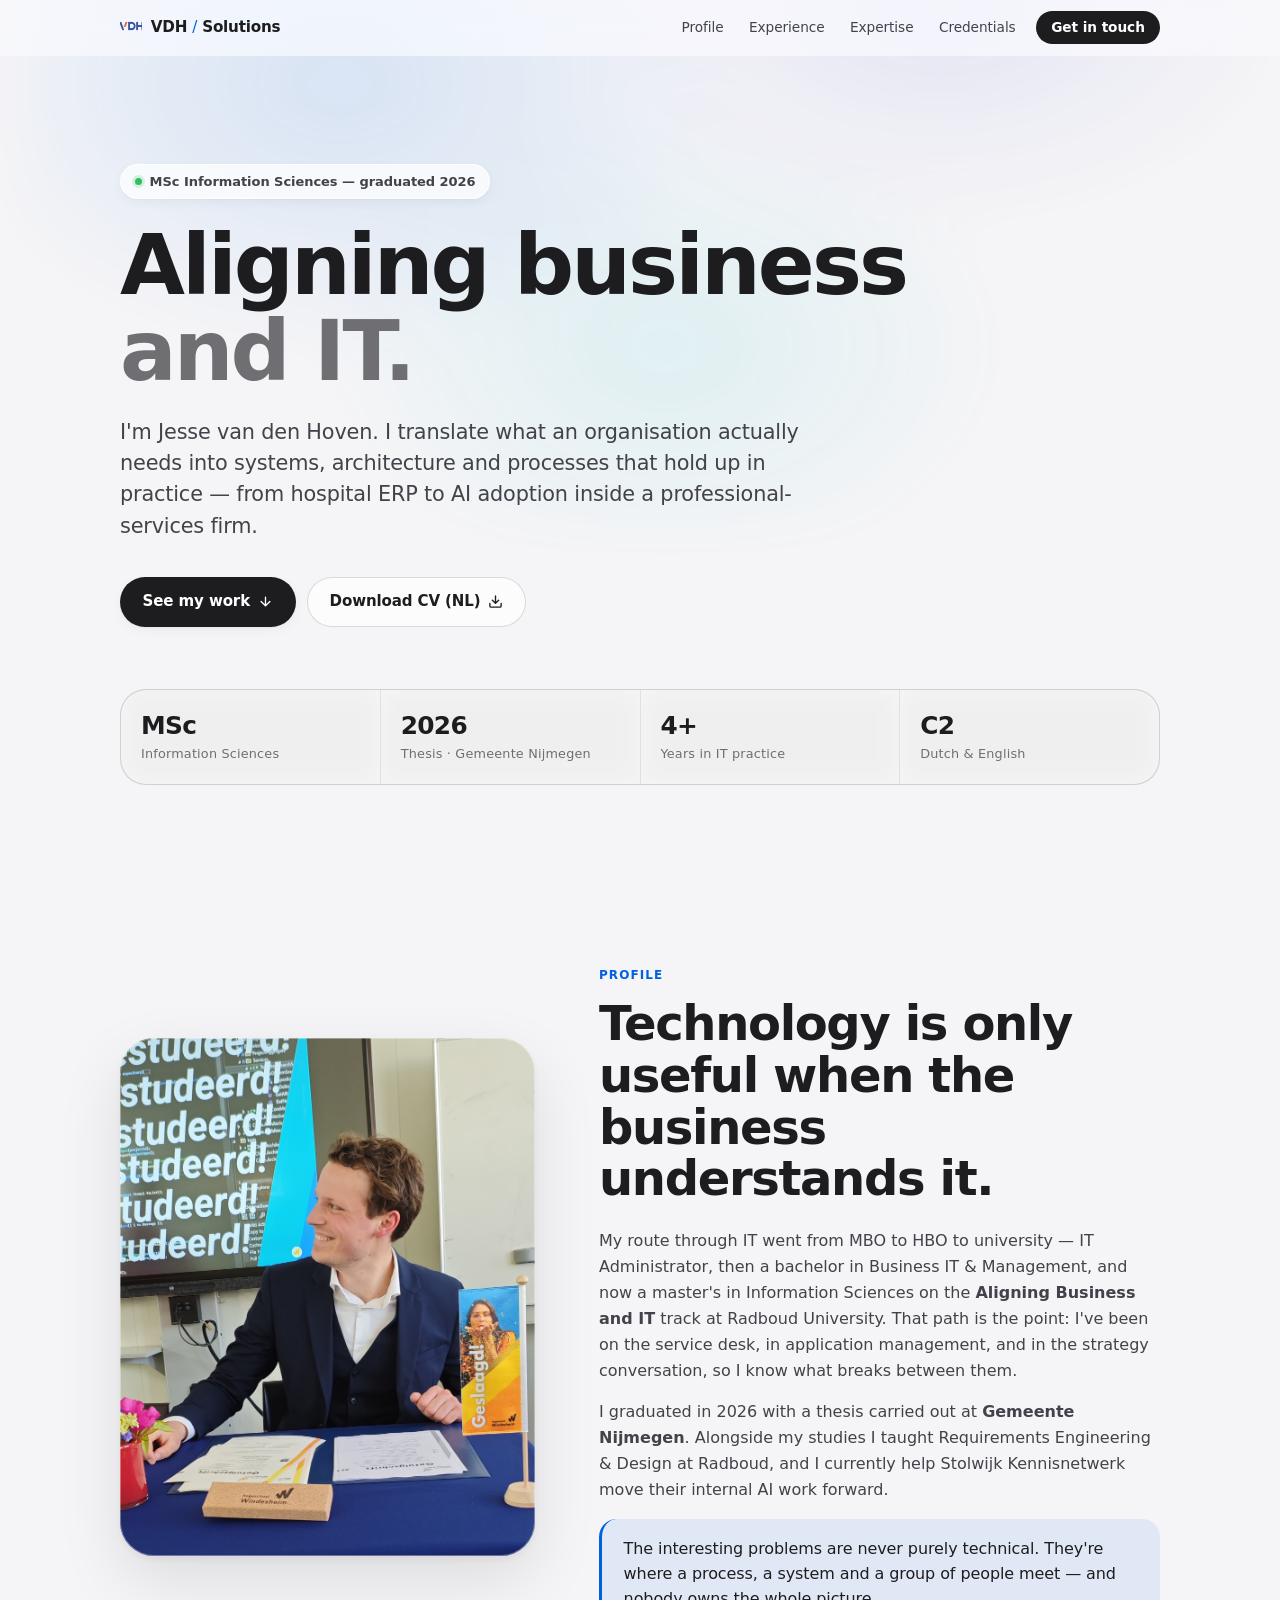
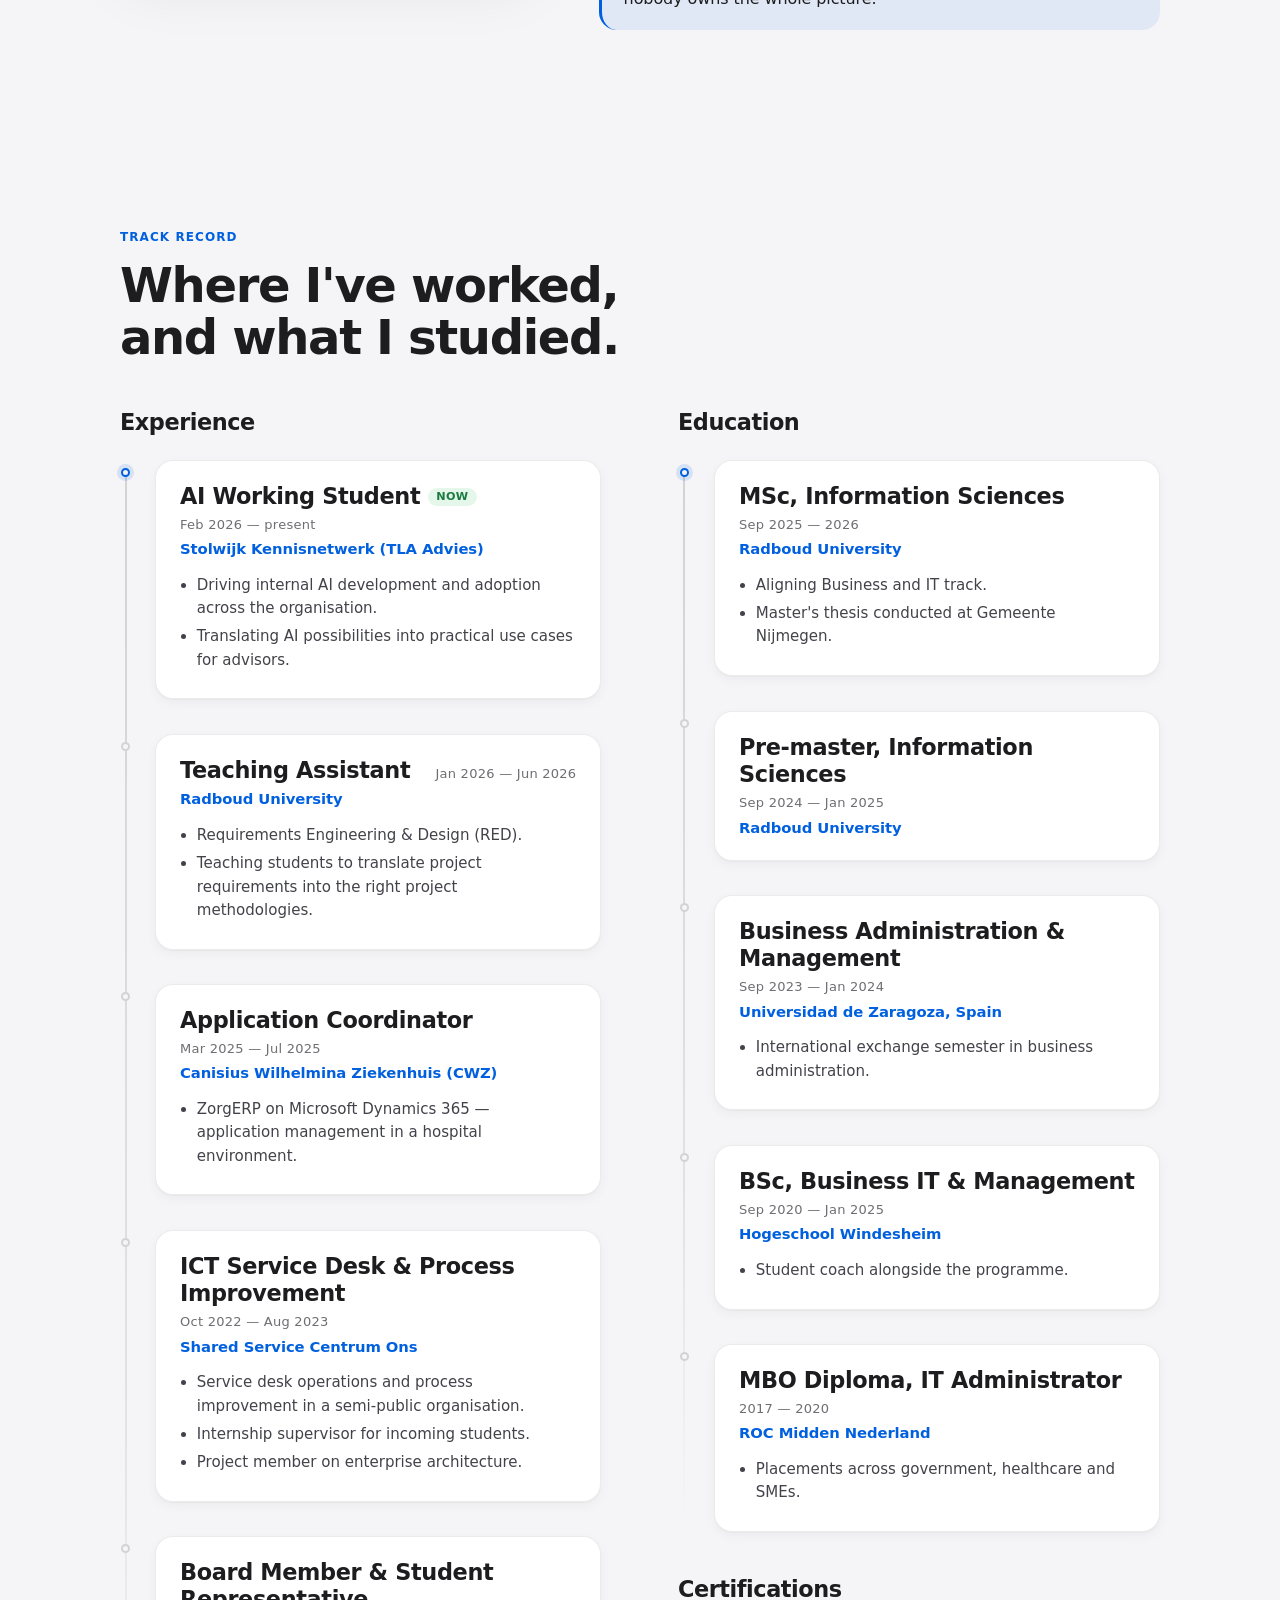
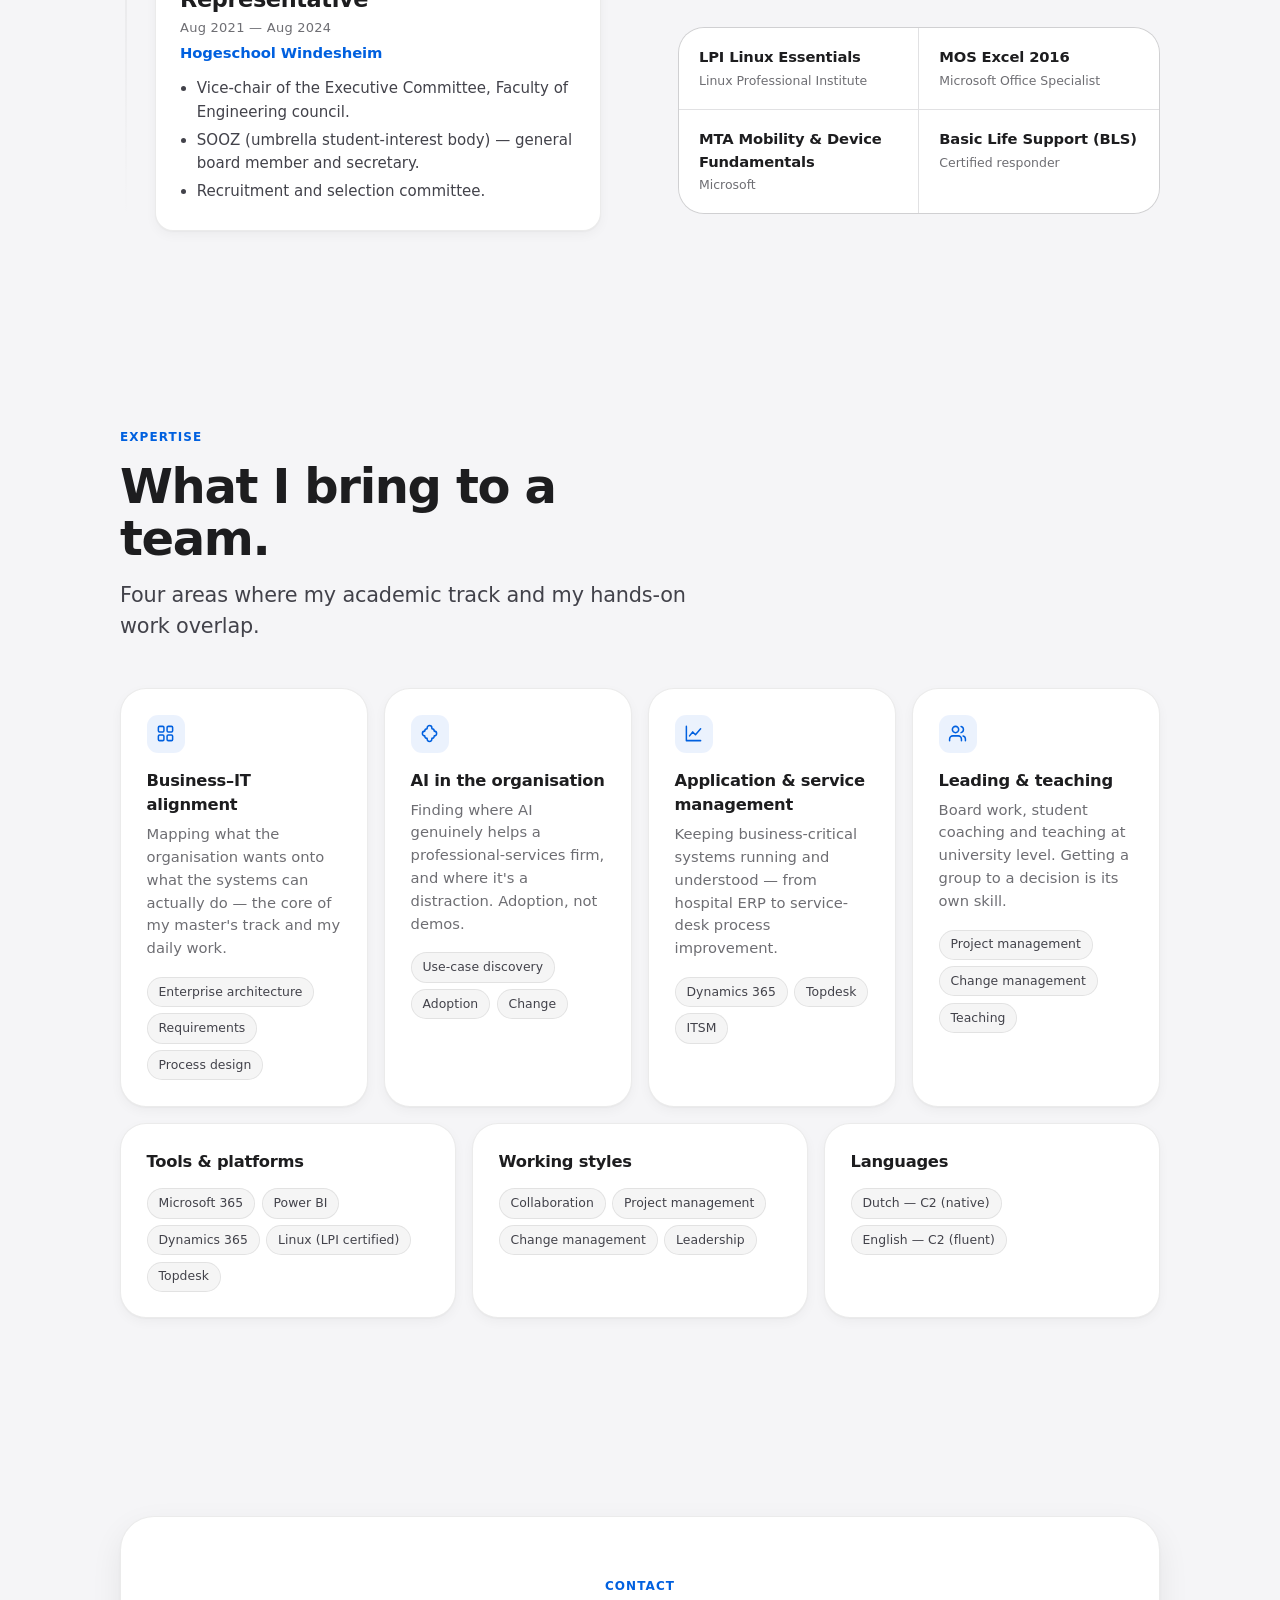
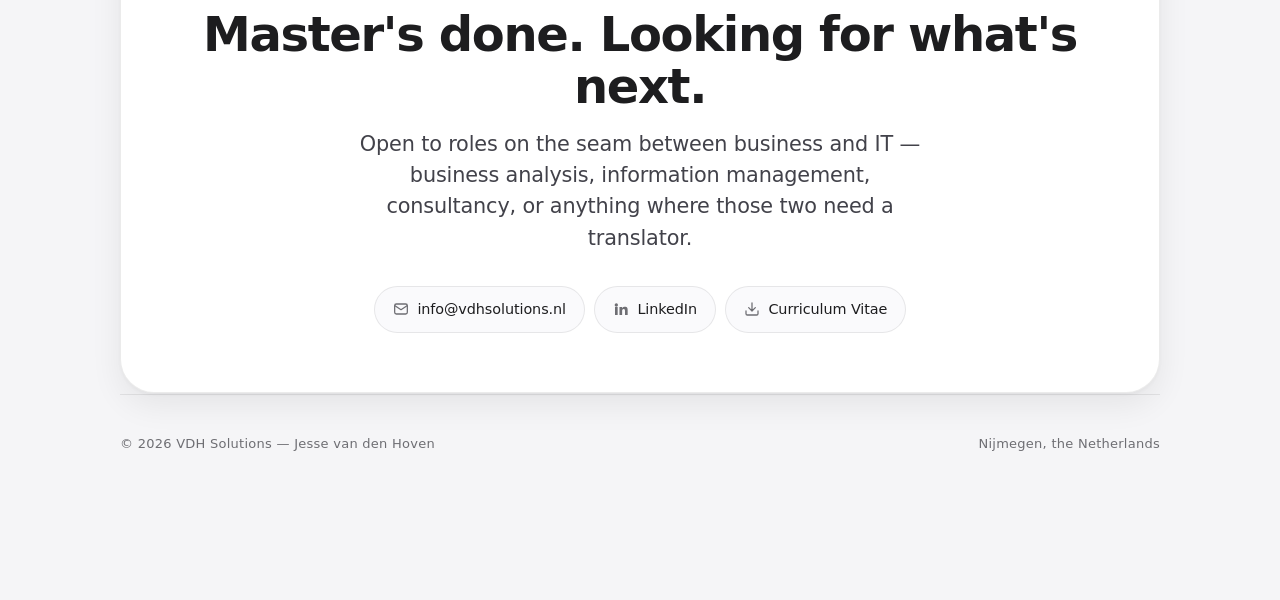
==== commit 75f1909a: "Remove phone number, restore info@vdhsolutions.nl as contact email" ====
--- a/index.html
+++ b/index.html
@@ -812,13 +812,9 @@
       </p>
 
       <div class="links">
-        <a class="link-pill" href="mailto:hvdjesse@gmail.com">
+        <a class="link-pill" href="mailto:info@vdhsolutions.nl">
           <svg viewBox="0 0 24 24" fill="none" stroke="currentColor" stroke-width="1.9" stroke-linecap="round" stroke-linejoin="round"><rect x="2.5" y="4.5" width="19" height="15" rx="2.5"/><path d="m3 7 9 6 9-6"/></svg>
-          hvdjesse@gmail.com
-        </a>
-        <a class="link-pill" href="tel:+31630152431">
-          <svg viewBox="0 0 24 24" fill="none" stroke="currentColor" stroke-width="1.9" stroke-linecap="round" stroke-linejoin="round"><path d="M22 16.9v3a2 2 0 0 1-2.2 2 19.8 19.8 0 0 1-8.6-3.1 19.5 19.5 0 0 1-6-6A19.8 19.8 0 0 1 2.1 4.2 2 2 0 0 1 4.1 2h3a2 2 0 0 1 2 1.7c.1 1 .4 1.9.7 2.8a2 2 0 0 1-.5 2.1L8.1 9.9a16 16 0 0 0 6 6l1.3-1.2a2 2 0 0 1 2.1-.5c.9.3 1.8.6 2.8.7a2 2 0 0 1 1.7 2Z"/></svg>
-          +31 6 30152431
+          info@vdhsolutions.nl
         </a>
         <a class="link-pill" href="https://www.linkedin.com/in/hvdjesse" target="_blank" rel="noopener">
           <svg viewBox="0 0 24 24" fill="currentColor"><path d="M4.98 3.5a2.5 2.5 0 1 1 0 5 2.5 2.5 0 0 1 0-5ZM3 9h4v12H3V9Zm7 0h3.8v1.7h.05A4.2 4.2 0 0 1 17.6 8.7c4 0 4.4 2.4 4.4 5.6V21h-4v-5.8c0-1.4 0-3.2-2-3.2s-2.3 1.5-2.3 3.1V21h-4V9Z"/></svg>
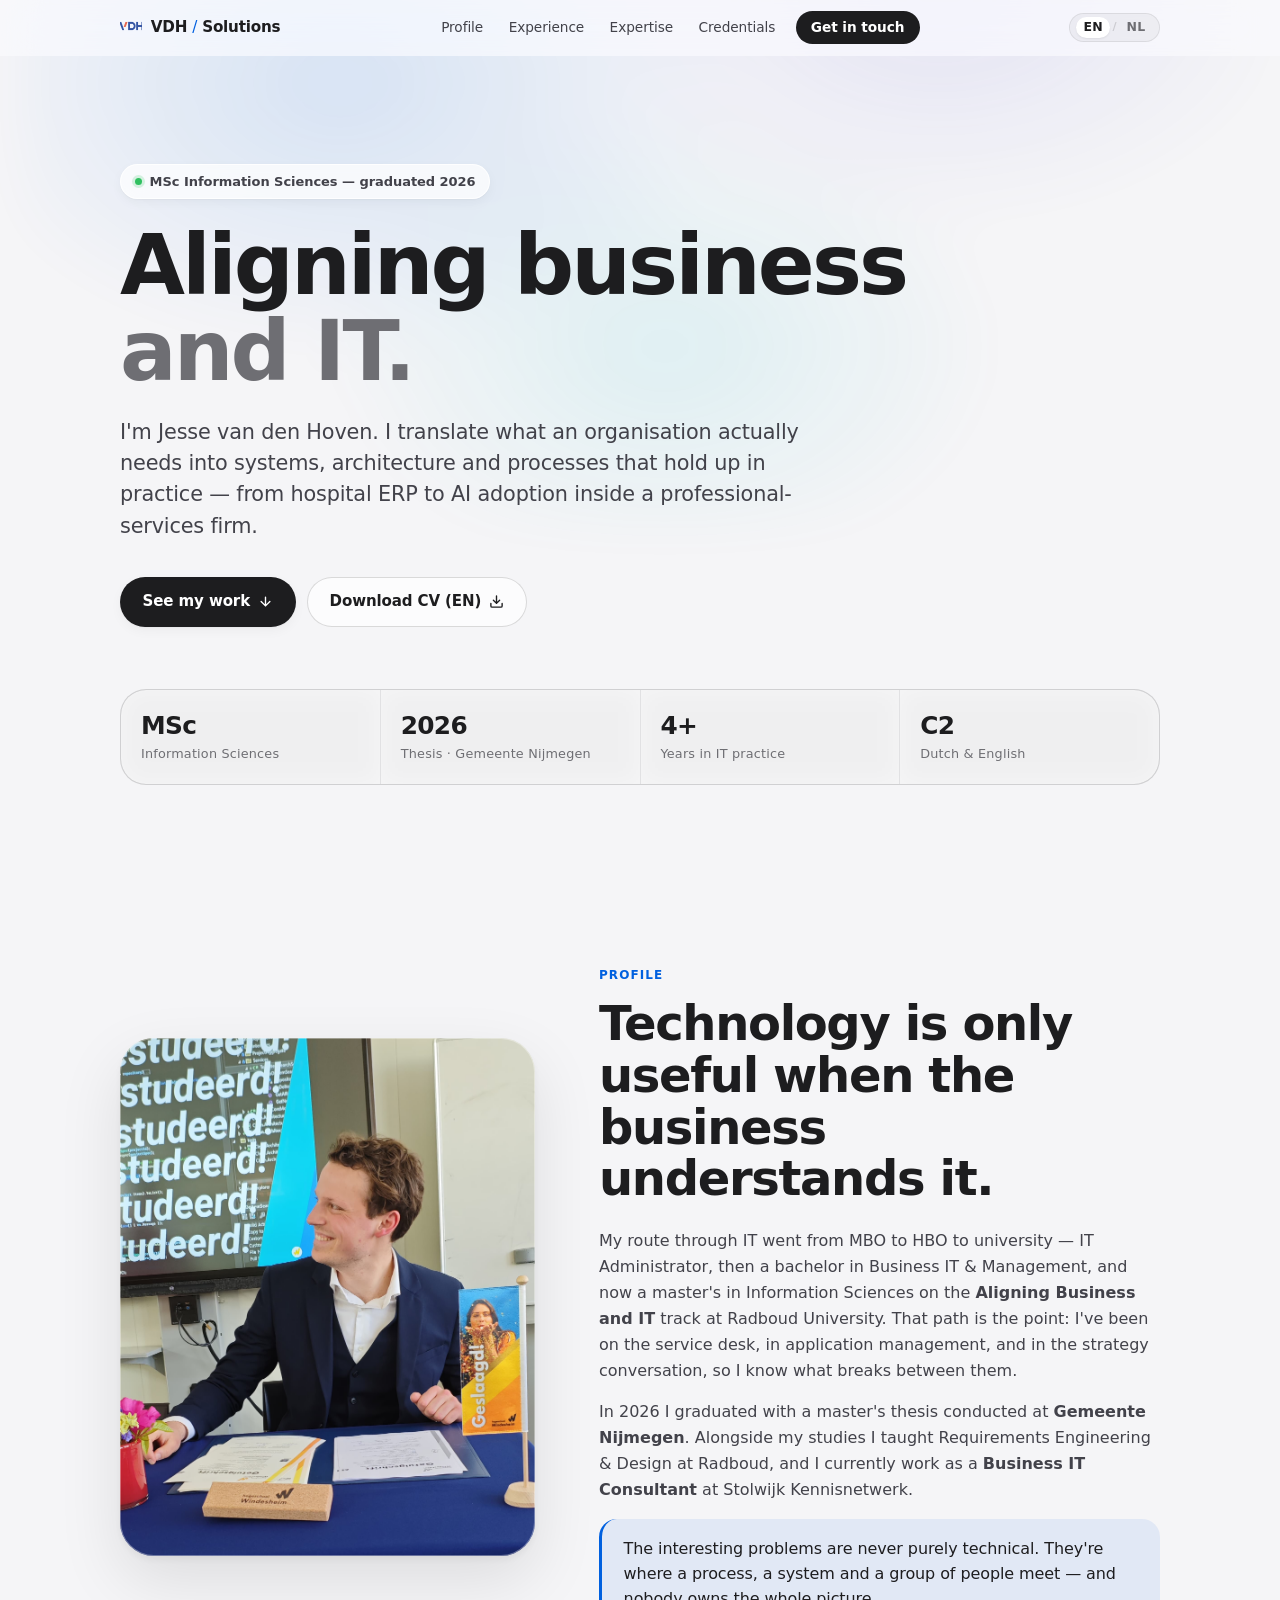
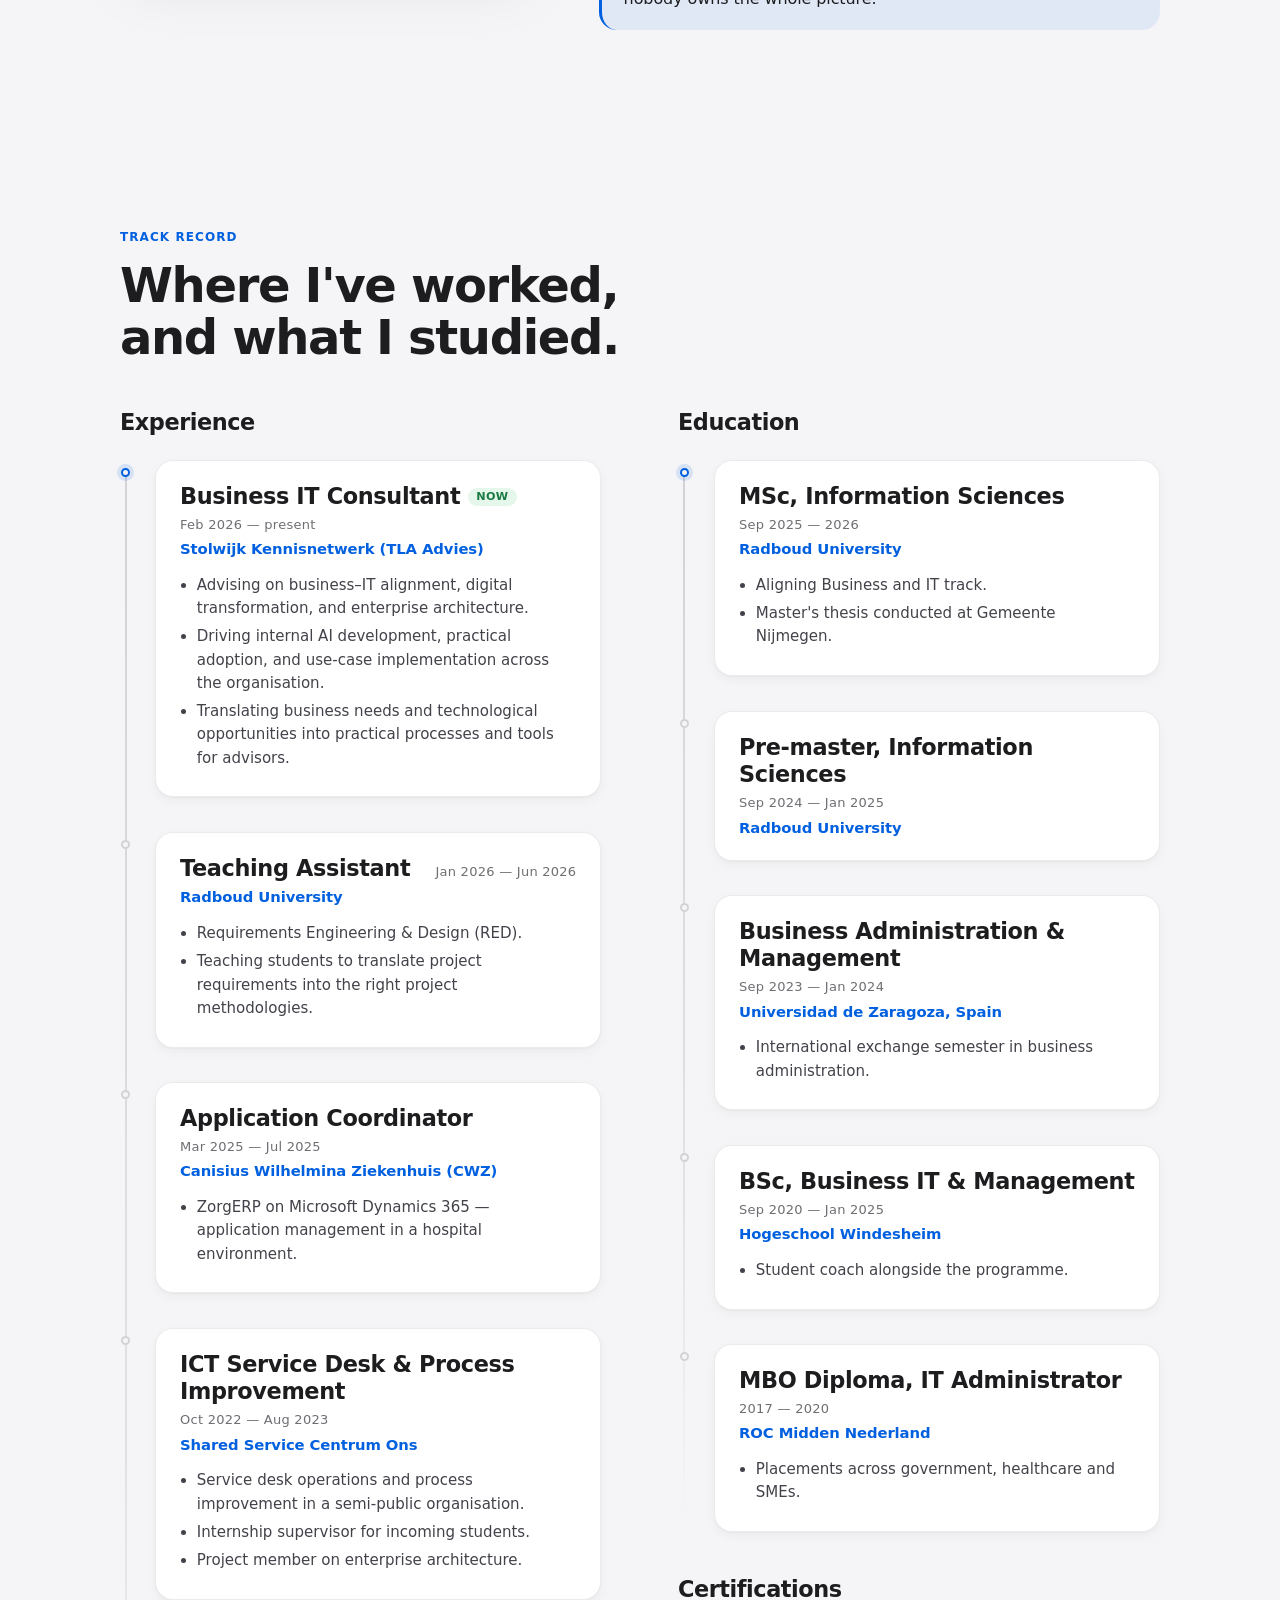
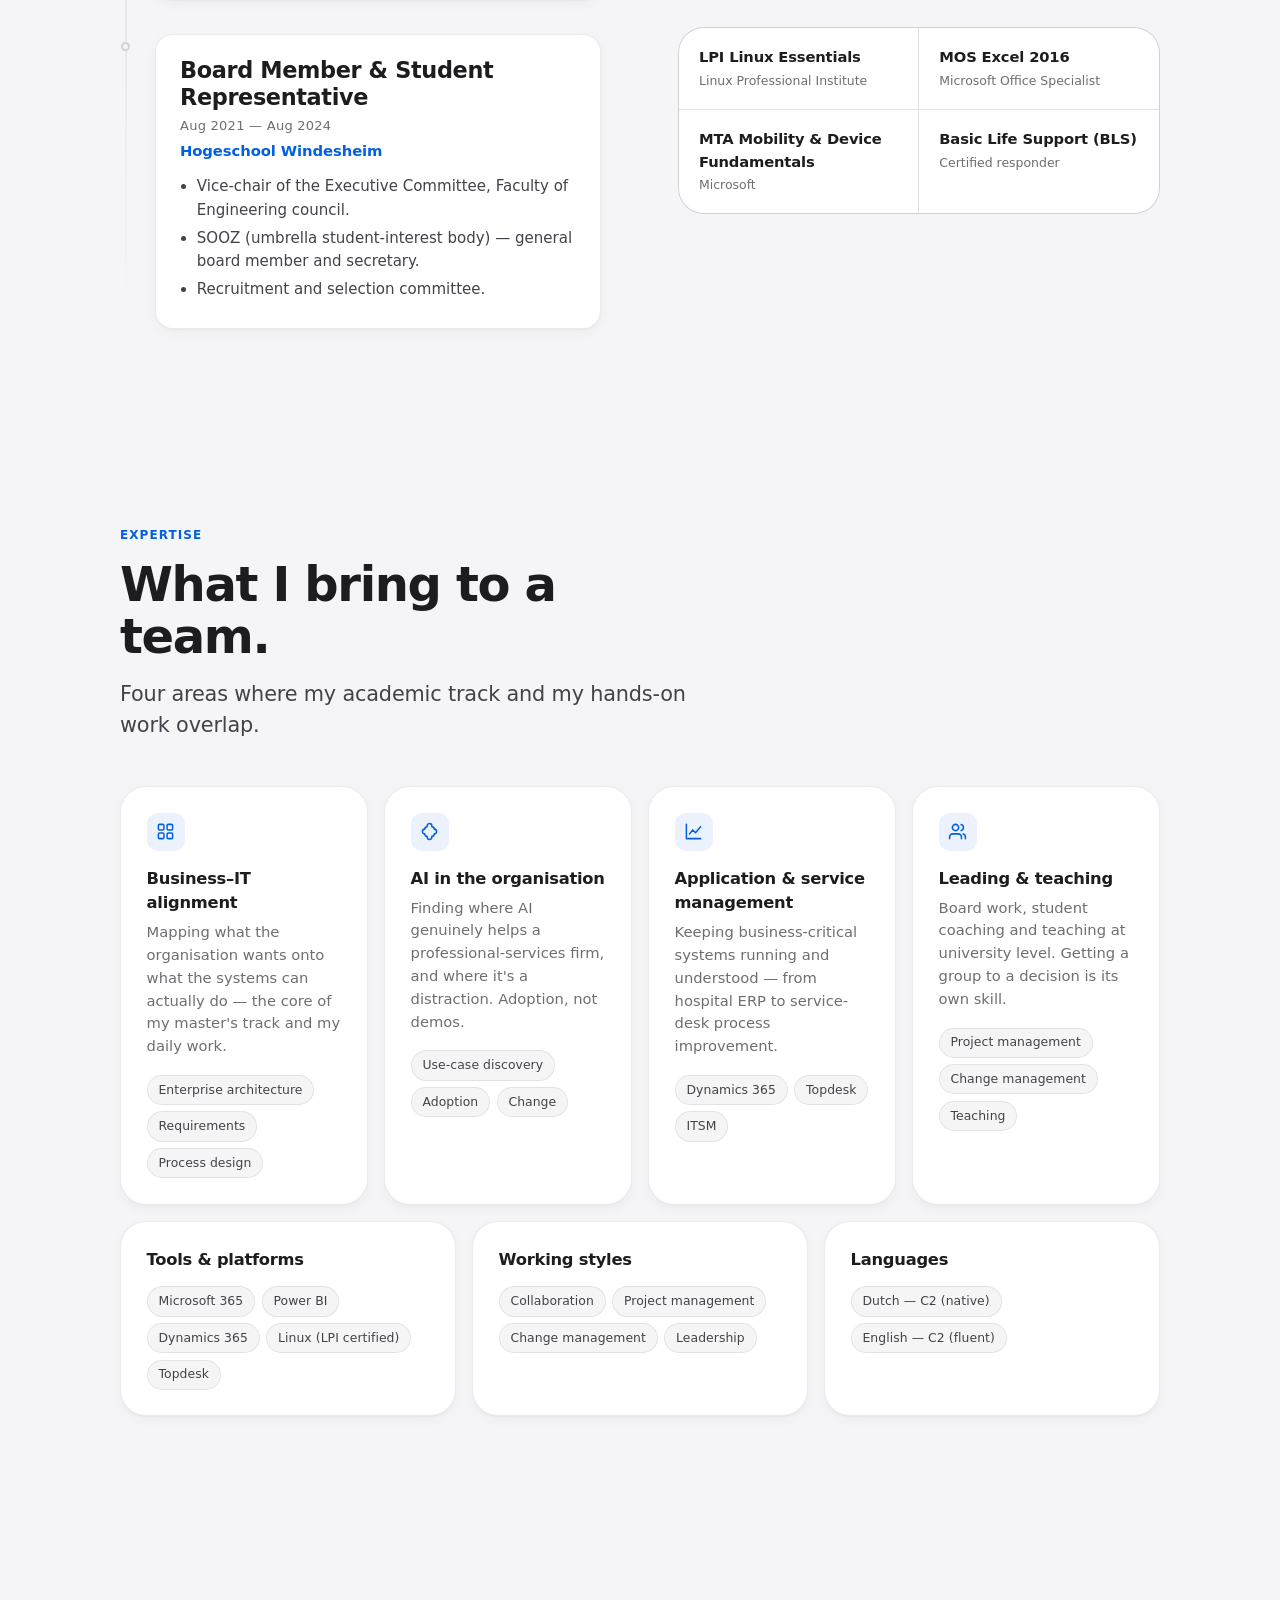
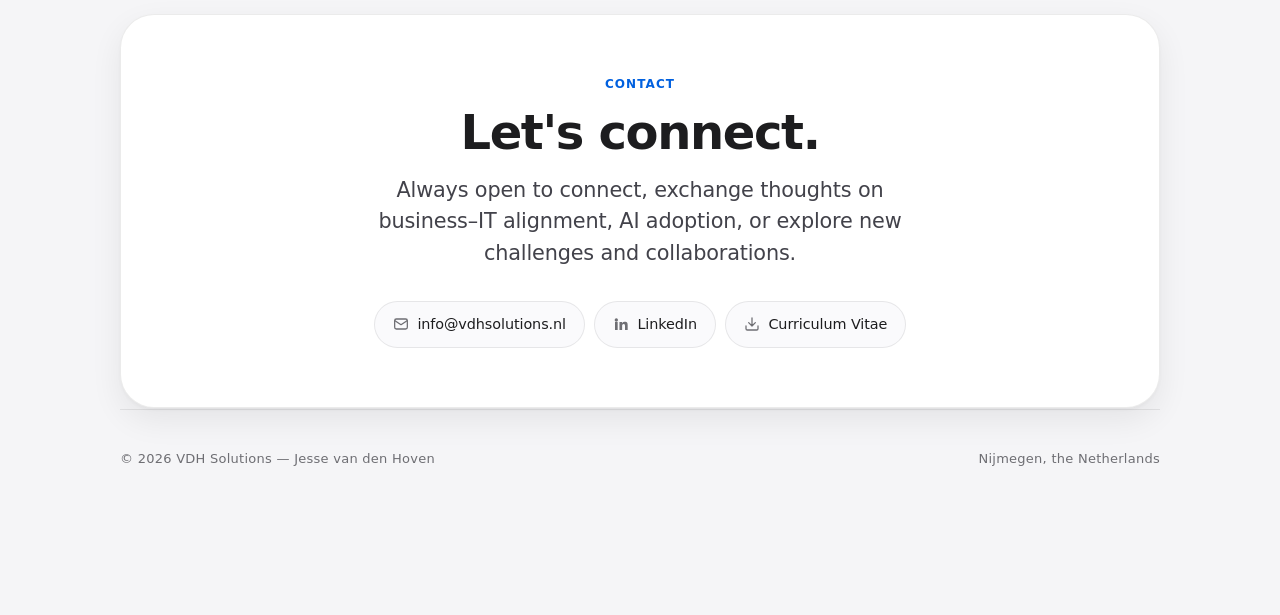
==== commit b7fca04f: "Add complete Dutch version with smart switcher and update role to Business IT Consultant" ====
--- a/index.html
+++ b/index.html
@@ -3,12 +3,71 @@
 <head>
 <meta charset="UTF-8">
 <meta name="viewport" content="width=device-width, initial-scale=1, viewport-fit=cover">
-<title>Jesse van den Hoven — VDH Solutions</title>
-<meta name="description" content="Jesse van den Hoven — MSc Information Sciences (Aligning Business & IT). Bridging business and technology through architecture, project management and AI.">
-<link rel="icon" href="logo.png">
-<meta property="og:title" content="Jesse van den Hoven — VDH Solutions">
-<meta property="og:description" content="MSc Information Sciences. Aligning business and IT.">
-<meta property="og:image" content="foto.jpeg">
+<title>Jesse van den Hoven — MSc Information Sciences | VDH Solutions</title>
+<meta name="description" content="Jesse van den Hoven — Business IT Consultant & MSc Information Sciences (Aligning Business & IT), Radboud University. Business–IT alignment, application management and AI adoption. Based in Nijmegen, the Netherlands.">
+<link rel="canonical" href="https://vdhsolutions.nl/">
+<link rel="alternate" hreflang="en" href="https://vdhsolutions.nl/">
+<link rel="alternate" hreflang="nl" href="https://vdhsolutions.nl/nl/">
+<link rel="alternate" hreflang="x-default" href="https://vdhsolutions.nl/">
+<meta name="robots" content="index, follow, max-image-preview:large, max-snippet:-1">
+<meta name="author" content="Jesse van den Hoven">
+<link rel="icon" href="/logo.png">
+
+<meta property="og:type" content="profile">
+<meta property="og:url" content="https://vdhsolutions.nl/">
+<meta property="og:site_name" content="VDH Solutions">
+<meta property="og:locale" content="en_GB">
+<meta property="og:title" content="Jesse van den Hoven — MSc Information Sciences | Business IT Consultant">
+<meta property="og:description" content="Business–IT alignment, application management and AI adoption. Based in Nijmegen, the Netherlands.">
+<meta property="og:image" content="https://vdhsolutions.nl/foto.jpeg">
+<meta name="twitter:card" content="summary_large_image">
+<meta name="twitter:title" content="Jesse van den Hoven — MSc Information Sciences | Business IT Consultant">
+<meta name="twitter:description" content="Business–IT alignment, application management and AI adoption.">
+<meta name="twitter:image" content="https://vdhsolutions.nl/foto.jpeg">
+
+<script>
+(() => {
+  const pref = localStorage.getItem('preferred_lang');
+  if (pref === 'nl' || (!pref && navigator.language && navigator.language.toLowerCase().startsWith('nl'))) {
+    if (window.location.pathname === '/' || window.location.pathname === '/index.html') {
+      window.location.replace('/nl/' + window.location.hash);
+    }
+  }
+})();
+</script>
+
+<script type="application/ld+json">
+{
+  "@context": "https://schema.org",
+  "@type": "Person",
+  "name": "Jesse van den Hoven",
+  "url": "https://vdhsolutions.nl/",
+  "image": "https://vdhsolutions.nl/foto.jpeg",
+  "email": "mailto:info@vdhsolutions.nl",
+  "jobTitle": "Business IT Consultant",
+  "description": "Business IT Consultant & MSc Information Sciences (Aligning Business and IT). Works on business–IT alignment, digital transformation and AI adoption.",
+  "address": {
+    "@type": "PostalAddress",
+    "addressLocality": "Nijmegen",
+    "addressCountry": "NL"
+  },
+  "alumniOf": [
+    { "@type": "CollegeOrUniversity", "name": "Radboud University" },
+    { "@type": "CollegeOrUniversity", "name": "Hogeschool Windesheim" },
+    { "@type": "CollegeOrUniversity", "name": "Universidad de Zaragoza" }
+  ],
+  "knowsLanguage": ["nl", "en"],
+  "knowsAbout": [
+    "Business–IT alignment",
+    "Enterprise architecture",
+    "Requirements engineering",
+    "Application management",
+    "Microsoft Dynamics 365",
+    "AI adoption"
+  ],
+  "sameAs": ["https://www.linkedin.com/in/hvdjesse"]
+}
+</script>
 <style>
 /* ============================================================
    Tokens
@@ -137,6 +196,28 @@
 }
 .nav-cta:hover{background:#000 !important}
 
+.nav-right{
+  display:flex; align-items:center; gap:.65rem;
+}
+
+.lang-switch{
+  display:inline-flex; align-items:center; gap:.15rem;
+  padding:.2rem .4rem; border-radius:999px;
+  background:rgba(0,0,0,.04); border:1px solid var(--hairline);
+  font-size:.78rem; font-weight:600; letter-spacing:.02em;
+}
+.lang-btn{
+  display:inline-block; padding:.16rem .45rem; border-radius:999px;
+  color:var(--ink-3); transition:all 160ms ease; text-decoration:none;
+  cursor:pointer; line-height:1.2;
+}
+.lang-btn:hover:not(.active){color:var(--ink); background:rgba(0,0,0,.04)}
+.lang-btn.active{
+  color:var(--ink); background:var(--surface);
+  box-shadow:0 1px 2px rgba(0,0,0,.08); font-weight:680; cursor:default;
+}
+.lang-sep{color:var(--hairline-strong); font-size:.7rem; user-select:none}
+
 .burger{
   display:none; width:36px; height:36px; border:0; padding:0;
   background:rgba(0,0,0,.05); border-radius:10px; cursor:pointer;
@@ -174,7 +255,11 @@
   font-size:1.05rem; font-weight:540; letter-spacing:-.012em;
   border-bottom:1px solid var(--hairline);
 }
-.sheet a:last-child{border-bottom:0}
+.sheet a:last-of-type{border-bottom:0}
+.sheet-lang{
+  display:flex; align-items:center; justify-content:space-between;
+  padding:.9rem .2rem .3rem; border-top:1px solid var(--hairline); margin-top:.4rem;
+}
 
 /* ============================================================
    Buttons — feedback on press, not on release
@@ -451,7 +536,7 @@
 <nav class="nav" id="nav">
   <div class="wrap nav-in">
     <a class="brand" href="#top" aria-label="VDH Solutions — home">
-      <img src="logo.png" alt="">
+      <img src="/logo.png" alt="">
       <span>VDH <span class="slash">/</span> Solutions</span>
     </a>
 
@@ -463,9 +548,17 @@
       <li><a href="#contact" class="nav-cta">Get in touch</a></li>
     </ul>
 
-    <button class="burger" id="burger" aria-expanded="false" aria-controls="sheet" aria-label="Open menu">
-      <span></span><span></span><span></span>
-    </button>
+    <div class="nav-right">
+      <div class="lang-switch" role="group" aria-label="Language selection">
+        <span class="lang-btn active" aria-current="true" title="English version">EN</span>
+        <span class="lang-sep">/</span>
+        <a href="/nl/" class="lang-btn" data-lang="nl" hreflang="nl" title="Nederlandse versie">NL</a>
+      </div>
+
+      <button class="burger" id="burger" aria-expanded="false" aria-controls="sheet" aria-label="Open menu">
+        <span></span><span></span><span></span>
+      </button>
+    </div>
   </div>
 </nav>
 
@@ -475,6 +568,14 @@
   <a href="#expertise">Expertise</a>
   <a href="#credentials">Credentials</a>
   <a href="#contact">Get in touch</a>
+  <div class="sheet-lang">
+    <span class="meta">Language:</span>
+    <div class="lang-switch">
+      <span class="lang-btn active">EN</span>
+      <span class="lang-sep">/</span>
+      <a href="/nl/" class="lang-btn" data-lang="nl">NL</a>
+    </div>
+  </div>
 </div>
 
 <!-- ============================ HERO ============================ -->
@@ -500,8 +601,8 @@
         See my work
         <svg viewBox="0 0 24 24" fill="none" stroke="currentColor" stroke-width="2.2" stroke-linecap="round" stroke-linejoin="round"><path d="M12 5v14M19 12l-7 7-7-7"/></svg>
       </a>
-      <a href="CV_Jesse_van_den_Hoven_NL.pdf" download class="btn btn-ghost">
-        Download CV (NL)
+      <a href="/ENG_Curriculum Vitae_Jesse van den Hoven.pdf" download class="btn btn-ghost">
+        Download CV (EN)
         <svg viewBox="0 0 24 24" fill="none" stroke="currentColor" stroke-width="2.2" stroke-linecap="round" stroke-linejoin="round"><path d="M21 15v4a2 2 0 0 1-2 2H5a2 2 0 0 1-2-2v-4M7 10l5 5 5-5M12 15V3"/></svg>
       </a>
     </div>
@@ -519,7 +620,7 @@
 <section id="about">
   <div class="wrap about">
     <div class="portrait reveal">
-      <img src="foto.jpeg" alt="Portrait of Jesse van den Hoven">
+      <img src="/foto.jpeg" alt="Portrait of Jesse van den Hoven">
     </div>
 
     <div>
@@ -536,9 +637,9 @@
           between them.
         </p>
         <p class="body" style="margin-top:1rem">
-          I graduated in 2026 with a thesis carried out at <strong>Gemeente Nijmegen</strong>.
+          In 2026 I graduated with a master's thesis conducted at <strong>Gemeente Nijmegen</strong>.
           Alongside my studies I taught Requirements Engineering &amp; Design at Radboud,
-          and I currently help Stolwijk Kennisnetwerk move their internal AI work forward.
+          and I currently work as a <strong>Business IT Consultant</strong> at Stolwijk Kennisnetwerk.
         </p>
         <p class="quote">
           The interesting problems are never purely technical. They're where a process,
@@ -566,13 +667,14 @@
           <article class="entry reveal" data-now="true">
             <div class="entry-card">
               <div class="entry-top">
-                <h4 class="h3">AI Working Student<span class="now-pill">Now</span></h4>
+                <h4 class="h3">Business IT Consultant<span class="now-pill">Now</span></h4>
                 <span class="meta">Feb 2026 — present</span>
               </div>
               <p class="org">Stolwijk Kennisnetwerk (TLA Advies)</p>
               <ul>
-                <li>Driving internal AI development and adoption across the organisation.</li>
-                <li>Translating AI possibilities into practical use cases for advisors.</li>
+                <li>Advising on business–IT alignment, digital transformation, and enterprise architecture.</li>
+                <li>Driving internal AI development, practical adoption, and use-case implementation across the organisation.</li>
+                <li>Translating business needs and technological opportunities into practical processes and tools for advisors.</li>
               </ul>
             </div>
           </article>
@@ -805,10 +907,9 @@
   <div class="wrap">
     <div class="contact-panel reveal">
       <p class="eyebrow">Contact</p>
-      <h2 class="h2">Master's done. Looking for what's next.</h2>
+      <h2 class="h2">Let's connect.</h2>
       <p class="lede">
-        Open to roles on the seam between business and IT — business analysis, information
-        management, consultancy, or anything where those two need a translator.
+        Always open to connect, exchange thoughts on business–IT alignment, AI adoption, or explore new challenges and collaborations.
       </p>
 
       <div class="links">
@@ -820,7 +921,7 @@
           <svg viewBox="0 0 24 24" fill="currentColor"><path d="M4.98 3.5a2.5 2.5 0 1 1 0 5 2.5 2.5 0 0 1 0-5ZM3 9h4v12H3V9Zm7 0h3.8v1.7h.05A4.2 4.2 0 0 1 17.6 8.7c4 0 4.4 2.4 4.4 5.6V21h-4v-5.8c0-1.4 0-3.2-2-3.2s-2.3 1.5-2.3 3.1V21h-4V9Z"/></svg>
           LinkedIn
         </a>
-        <a class="link-pill" href="CV_Jesse_van_den_Hoven_NL.pdf" download>
+        <a class="link-pill" href="/ENG_Curriculum Vitae_Jesse van den Hoven.pdf" download>
           <svg viewBox="0 0 24 24" fill="none" stroke="currentColor" stroke-width="1.9" stroke-linecap="round" stroke-linejoin="round"><path d="M21 15v4a2 2 0 0 1-2 2H5a2 2 0 0 1-2-2v-4M7 10l5 5 5-5M12 15V3"/></svg>
           Curriculum Vitae
         </a>
@@ -865,6 +966,20 @@
   addEventListener('keydown', e => { if (e.key === 'Escape') setOpen(false); });
   addEventListener('click', e => {
     if (sheet.dataset.open === 'true' && !sheet.contains(e.target) && !burger.contains(e.target)) setOpen(false);
+  });
+
+  /* ---------- Language switcher: remember preference and retain hash ---------- */
+  document.querySelectorAll('.lang-btn[data-lang]').forEach(btn => {
+    btn.addEventListener('click', (e) => {
+      const targetLang = btn.dataset.lang;
+      localStorage.setItem('preferred_lang', targetLang);
+      const hash = window.location.hash;
+      const href = btn.getAttribute('href');
+      if (hash && href) {
+        e.preventDefault();
+        window.location.href = href + hash;
+      }
+    });
   });
 
   /* ---------- Reveal on scroll, staggered by position in group ---------- */
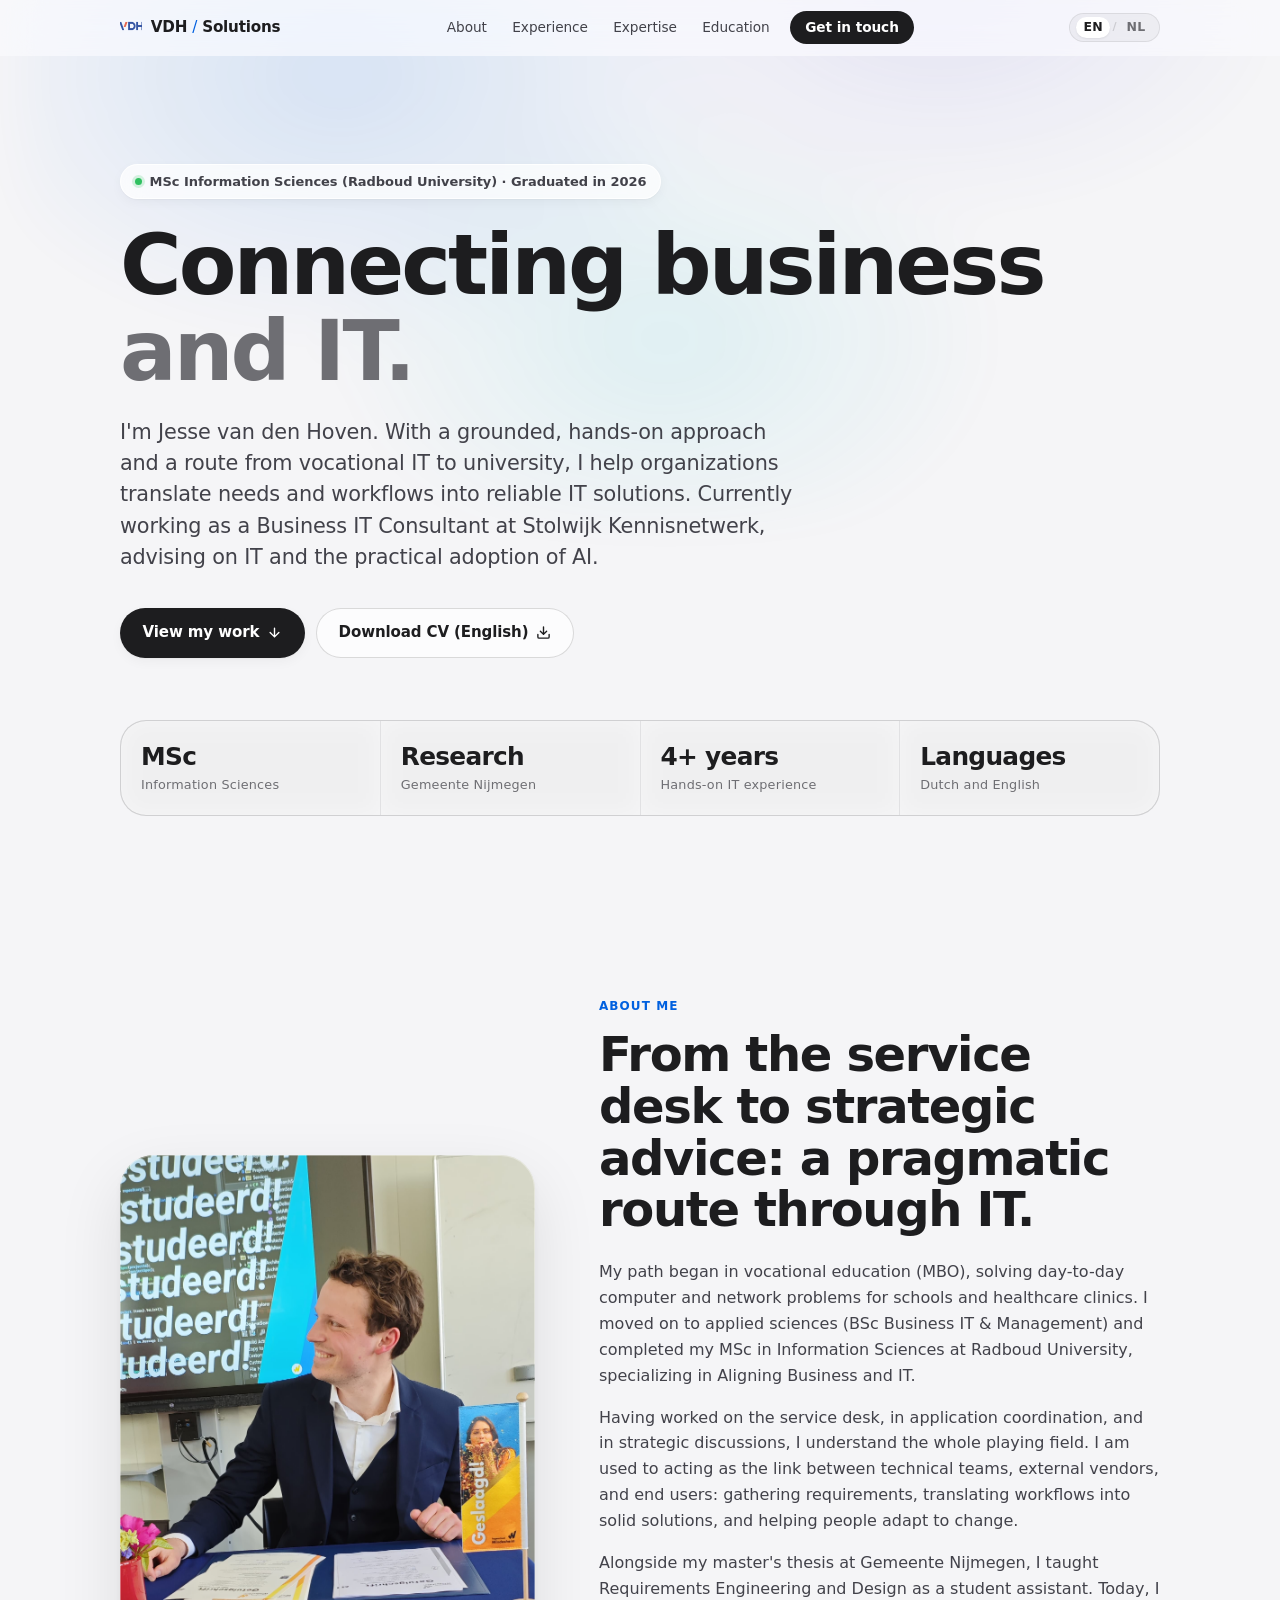
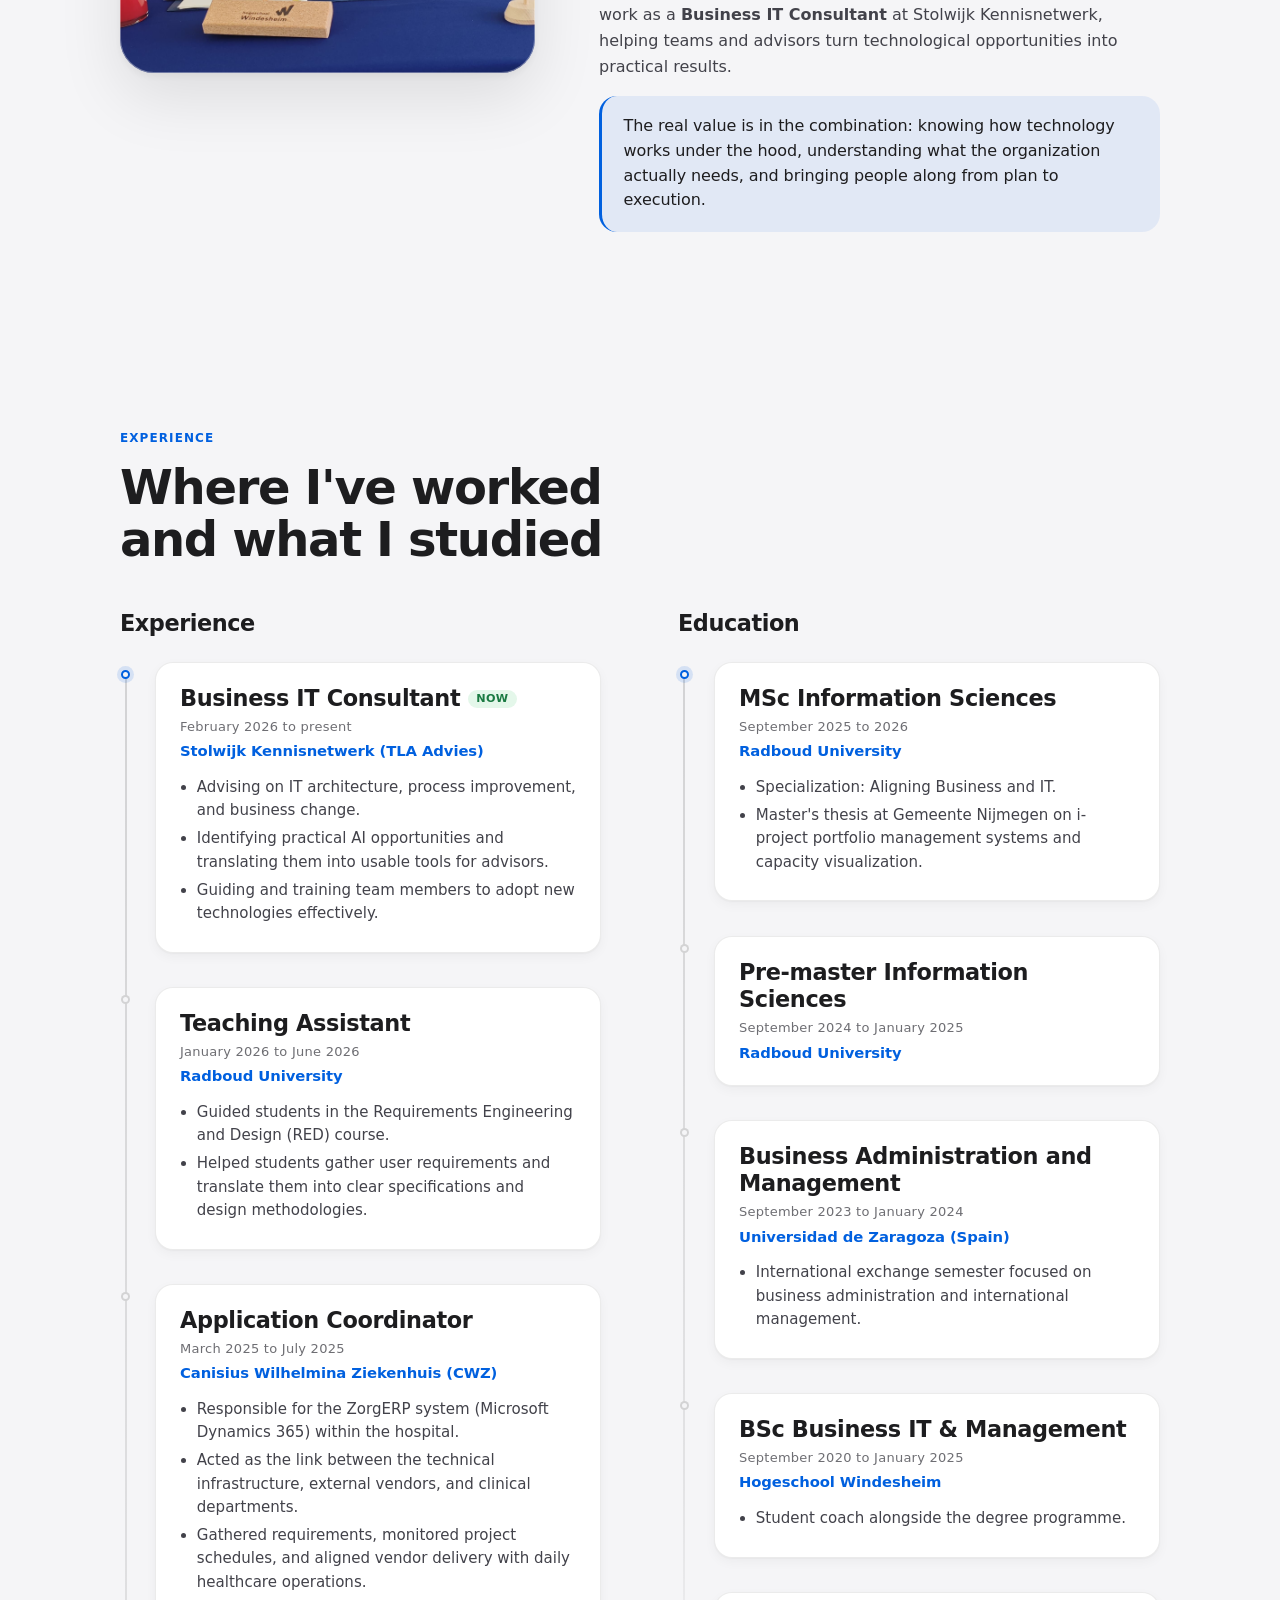
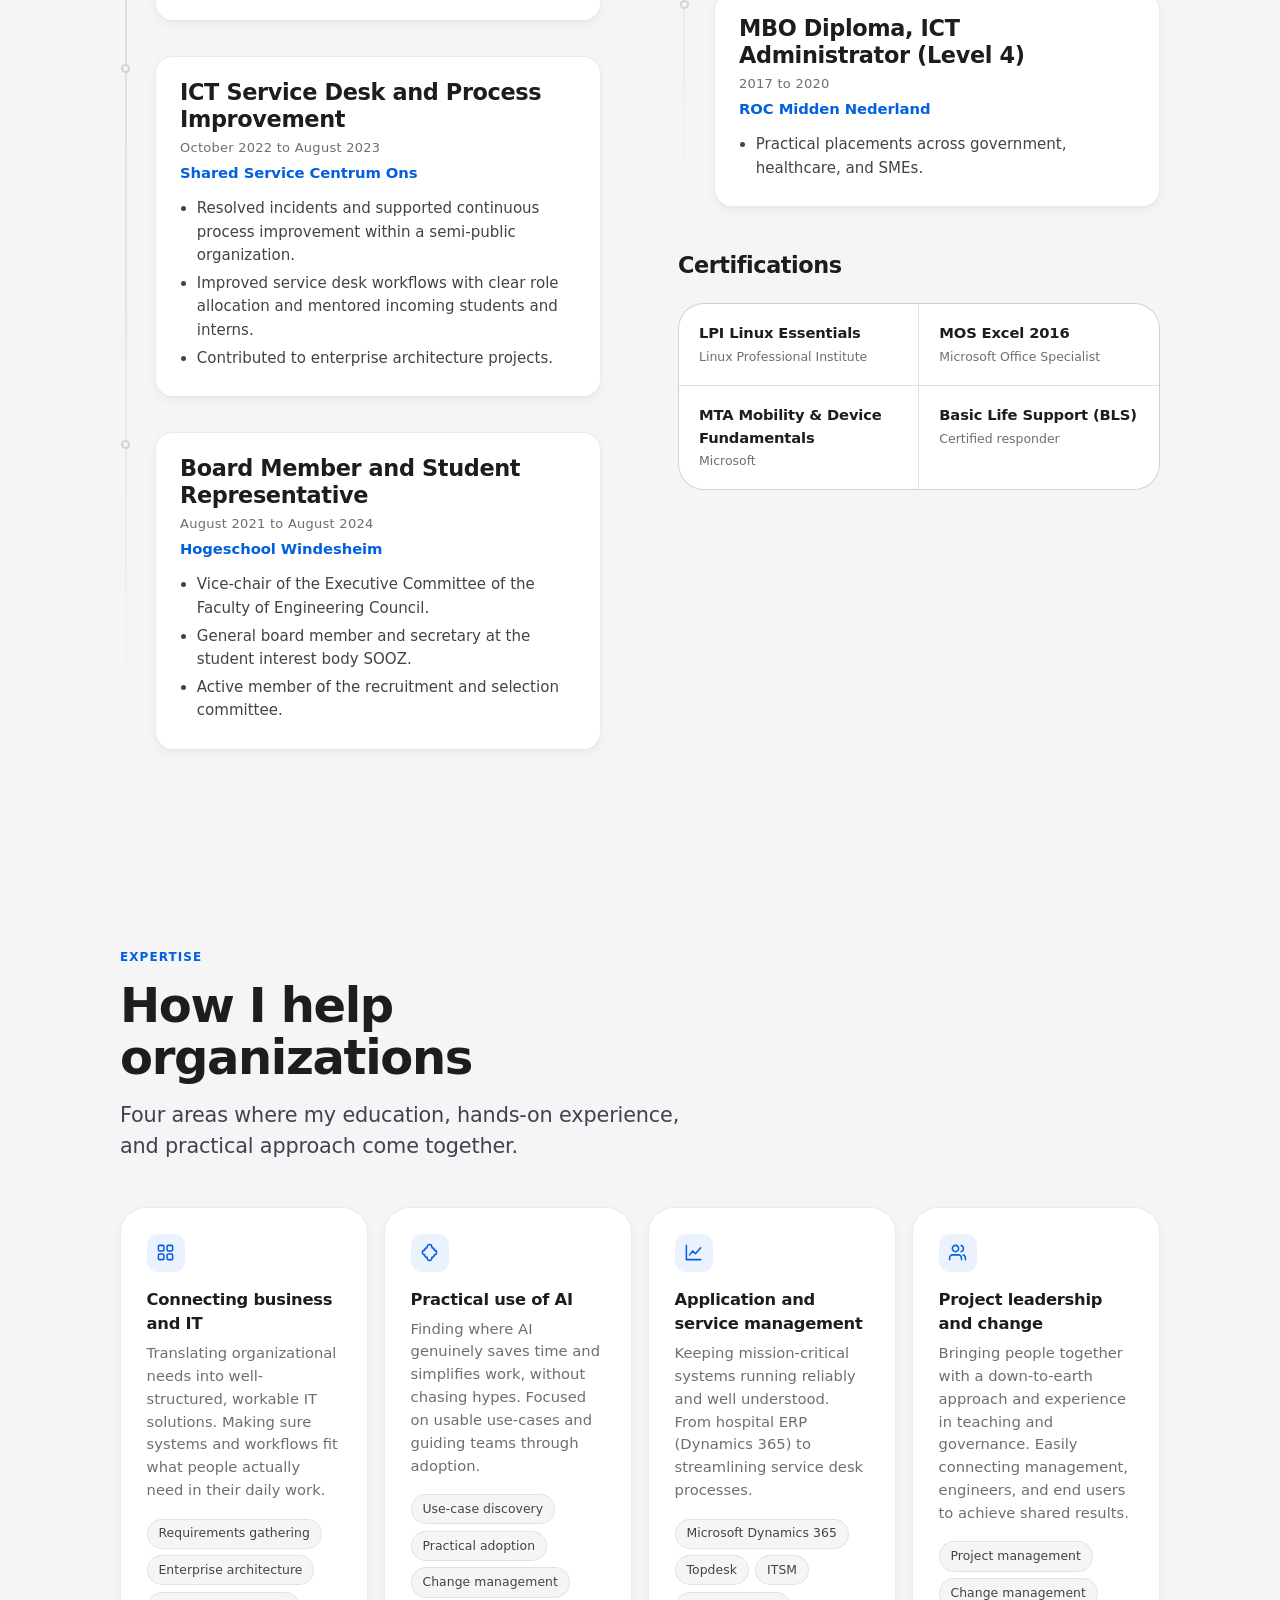
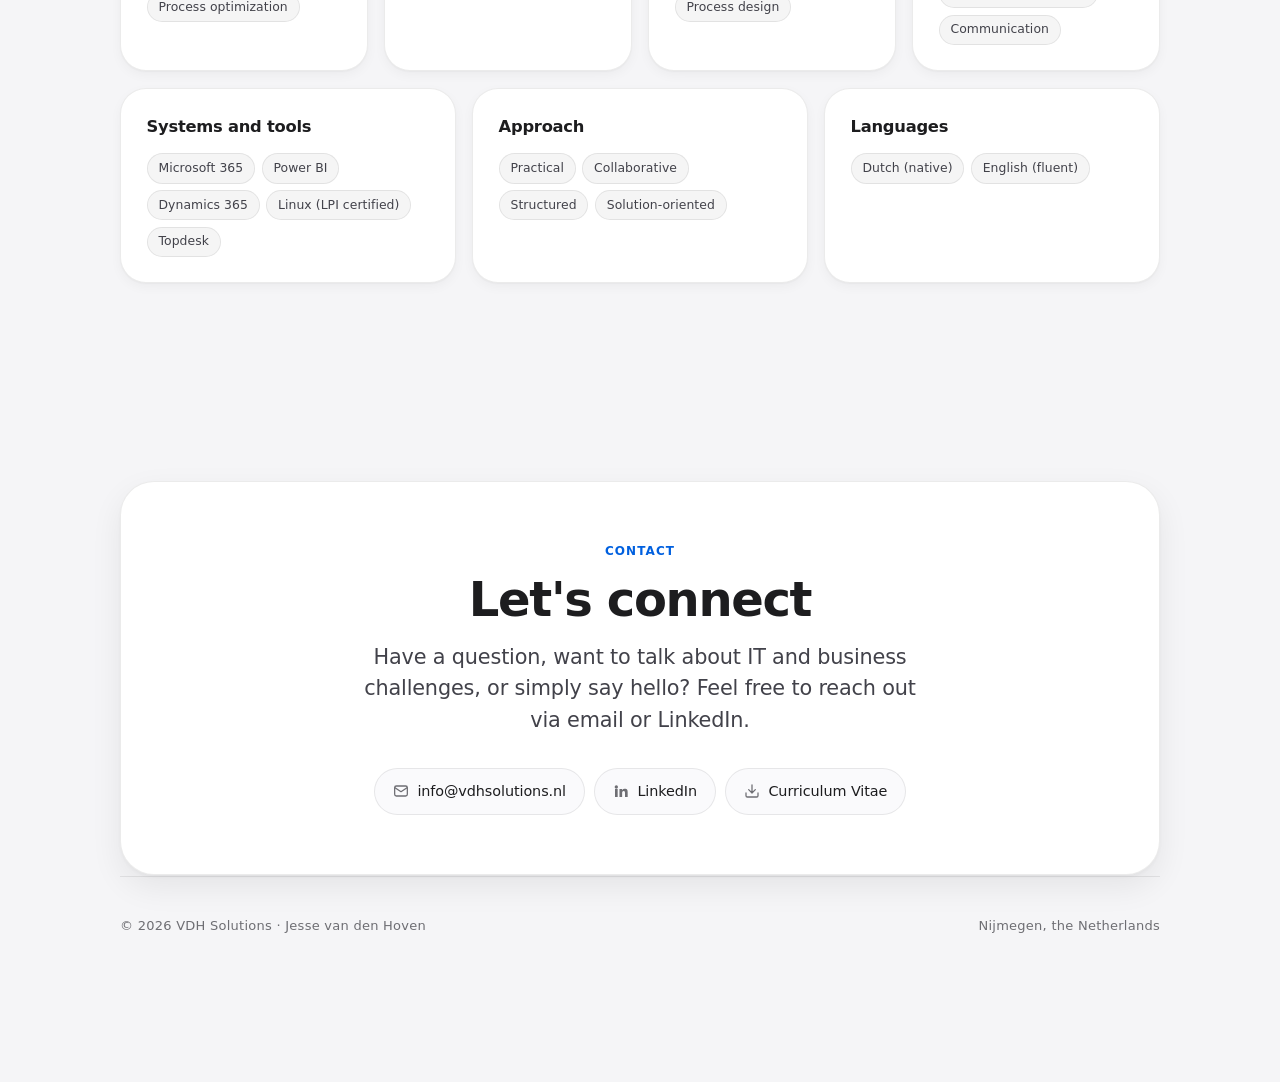
==== commit 57af2d38: "Humanize copy: remove AI phrasing and em-dashes, align voice with Jesse's personal writing style" ====
--- a/index.html
+++ b/index.html
@@ -3,8 +3,8 @@
 <head>
 <meta charset="UTF-8">
 <meta name="viewport" content="width=device-width, initial-scale=1, viewport-fit=cover">
-<title>Jesse van den Hoven — MSc Information Sciences | VDH Solutions</title>
-<meta name="description" content="Jesse van den Hoven — Business IT Consultant & MSc Information Sciences (Aligning Business & IT), Radboud University. Business–IT alignment, application management and AI adoption. Based in Nijmegen, the Netherlands.">
+<title>Jesse van den Hoven | Business IT Consultant | VDH Solutions</title>
+<meta name="description" content="Jesse van den Hoven: Business IT Consultant and MSc Information Sciences (Radboud University). Connecting people, business, and technology. Based in Nijmegen, the Netherlands.">
 <link rel="canonical" href="https://vdhsolutions.nl/">
 <link rel="alternate" hreflang="en" href="https://vdhsolutions.nl/">
 <link rel="alternate" hreflang="nl" href="https://vdhsolutions.nl/nl/">
@@ -17,12 +17,12 @@
 <meta property="og:url" content="https://vdhsolutions.nl/">
 <meta property="og:site_name" content="VDH Solutions">
 <meta property="og:locale" content="en_GB">
-<meta property="og:title" content="Jesse van den Hoven — MSc Information Sciences | Business IT Consultant">
-<meta property="og:description" content="Business–IT alignment, application management and AI adoption. Based in Nijmegen, the Netherlands.">
+<meta property="og:title" content="Jesse van den Hoven | Business IT Consultant">
+<meta property="og:description" content="Connecting people, business, and technology. Based in Nijmegen, the Netherlands.">
 <meta property="og:image" content="https://vdhsolutions.nl/foto.jpeg">
 <meta name="twitter:card" content="summary_large_image">
-<meta name="twitter:title" content="Jesse van den Hoven — MSc Information Sciences | Business IT Consultant">
-<meta name="twitter:description" content="Business–IT alignment, application management and AI adoption.">
+<meta name="twitter:title" content="Jesse van den Hoven | Business IT Consultant">
+<meta name="twitter:description" content="Connecting people, business, and technology.">
 <meta name="twitter:image" content="https://vdhsolutions.nl/foto.jpeg">
 
 <script>
@@ -45,7 +45,7 @@
   "image": "https://vdhsolutions.nl/foto.jpeg",
   "email": "mailto:info@vdhsolutions.nl",
   "jobTitle": "Business IT Consultant",
-  "description": "Business IT Consultant & MSc Information Sciences (Aligning Business and IT). Works on business–IT alignment, digital transformation and AI adoption.",
+  "description": "Business IT Consultant and MSc Information Sciences (Aligning Business and IT). Specializing in connecting people, business, and technology, process optimization, and practical AI adoption.",
   "address": {
     "@type": "PostalAddress",
     "addressLocality": "Nijmegen",
@@ -58,7 +58,7 @@
   ],
   "knowsLanguage": ["nl", "en"],
   "knowsAbout": [
-    "Business–IT alignment",
+    "Business and IT alignment",
     "Enterprise architecture",
     "Requirements engineering",
     "Application management",
@@ -110,7 +110,7 @@
 .wrap{width:100%; max-width:var(--maxw); margin-inline:auto; padding-inline:var(--gut)}
 
 /* ============================================================
-   Type scale — tracking & leading are size-specific
+   Type scale
    ============================================================ */
 .display{
   font-size:clamp(2.75rem, 8.5vw, 5.25rem);
@@ -151,7 +151,7 @@
 }
 
 /* ============================================================
-   Nav — translucent material, content scrolls under
+   Nav
    ============================================================ */
 .nav{
   position:fixed; inset:0 0 auto 0; z-index:100;
@@ -232,7 +232,7 @@
 .burger[aria-expanded="true"] span:nth-child(2){opacity:0}
 .burger[aria-expanded="true"] span:nth-child(3){transform:translateY(-5.5px) rotate(-45deg)}
 
-/* mobile sheet — enters and exits along the same path (from the top) */
+/* mobile sheet */
 .sheet{
   position:fixed; z-index:99;
   top:var(--nav-h); left:0; right:0;
@@ -262,7 +262,7 @@
 }
 
 /* ============================================================
-   Buttons — feedback on press, not on release
+   Buttons
    ============================================================ */
 .btn{
   display:inline-flex; align-items:center; gap:.5rem;
@@ -396,7 +396,7 @@
   vertical-align:middle; margin-left:.5rem;
 }
 
-/* Two-column layout for experience + education */
+/* Two-column layout */
 .split{display:grid; grid-template-columns:1fr 1fr; gap:clamp(2.5rem, 6vw, 5rem)}
 .split h3.h3{margin-bottom:1.5rem; letter-spacing:-.02em}
 
@@ -423,7 +423,7 @@
   font-size:.775rem; font-weight:520; letter-spacing:.005em; color:var(--ink-2);
 }
 
-/* Certificates strip */
+/* Certificates */
 .certs{
   display:grid; grid-template-columns:repeat(auto-fit, minmax(210px,1fr));
   gap:1px; margin-top:1rem;
@@ -535,16 +535,16 @@
 <!-- ============================ NAV ============================ -->
 <nav class="nav" id="nav">
   <div class="wrap nav-in">
-    <a class="brand" href="#top" aria-label="VDH Solutions — home">
+    <a class="brand" href="#top" aria-label="VDH Solutions, home">
       <img src="/logo.png" alt="">
       <span>VDH <span class="slash">/</span> Solutions</span>
     </a>
 
     <ul class="nav-links">
-      <li><a href="#about">Profile</a></li>
+      <li><a href="#about">About</a></li>
       <li><a href="#experience">Experience</a></li>
       <li><a href="#expertise">Expertise</a></li>
-      <li><a href="#credentials">Credentials</a></li>
+      <li><a href="#credentials">Education</a></li>
       <li><a href="#contact" class="nav-cta">Get in touch</a></li>
     </ul>
 
@@ -563,10 +563,10 @@
 </nav>
 
 <div class="sheet" id="sheet" data-open="false">
-  <a href="#about">Profile</a>
+  <a href="#about">About</a>
   <a href="#experience">Experience</a>
   <a href="#expertise">Expertise</a>
-  <a href="#credentials">Credentials</a>
+  <a href="#credentials">Education</a>
   <a href="#contact">Get in touch</a>
   <div class="sheet-lang">
     <span class="meta">Language:</span>
@@ -583,35 +583,36 @@
   <div class="wrap hero-in">
     <p class="badge reveal">
       <span class="dot"></span>
-      MSc Information Sciences — graduated 2026
+      MSc Information Sciences (Radboud University) · Graduated in 2026
     </p>
 
     <h1 class="display reveal">
-      Aligning business<br><span class="fade">and IT.</span>
+      Connecting business<br><span class="fade">and IT.</span>
     </h1>
 
     <p class="lede reveal">
-      I'm Jesse van den Hoven. I translate what an organisation actually needs into
-      systems, architecture and processes that hold up in practice — from hospital ERP
-      to AI adoption inside a professional-services firm.
+      I'm Jesse van den Hoven. With a grounded, hands-on approach and a route from vocational IT
+      to university, I help organizations translate needs and workflows into reliable IT solutions.
+      Currently working as a Business IT Consultant at Stolwijk Kennisnetwerk, advising on IT
+      and the practical adoption of AI.
     </p>
 
     <div class="hero-actions reveal">
       <a href="#experience" class="btn btn-primary">
-        See my work
+        View my work
         <svg viewBox="0 0 24 24" fill="none" stroke="currentColor" stroke-width="2.2" stroke-linecap="round" stroke-linejoin="round"><path d="M12 5v14M19 12l-7 7-7-7"/></svg>
       </a>
       <a href="/ENG_Curriculum Vitae_Jesse van den Hoven.pdf" download class="btn btn-ghost">
-        Download CV (EN)
+        Download CV (English)
         <svg viewBox="0 0 24 24" fill="none" stroke="currentColor" stroke-width="2.2" stroke-linecap="round" stroke-linejoin="round"><path d="M21 15v4a2 2 0 0 1-2 2H5a2 2 0 0 1-2-2v-4M7 10l5 5 5-5M12 15V3"/></svg>
       </a>
     </div>
 
     <div class="hero-facts reveal">
       <div class="fact"><b>MSc</b><span>Information Sciences</span></div>
-      <div class="fact"><b>2026</b><span>Thesis · Gemeente Nijmegen</span></div>
-      <div class="fact"><b>4+</b><span>Years in IT practice</span></div>
-      <div class="fact"><b>C2</b><span>Dutch &amp; English</span></div>
+      <div class="fact"><b>Research</b><span>Gemeente Nijmegen</span></div>
+      <div class="fact"><b>4+ years</b><span>Hands-on IT experience</span></div>
+      <div class="fact"><b>Languages</b><span>Dutch and English</span></div>
     </div>
   </div>
 </header>
@@ -624,26 +625,31 @@
     </div>
 
     <div>
-      <p class="eyebrow reveal">Profile</p>
-      <h2 class="h2 reveal">Technology is only useful when the business understands it.</h2>
+      <p class="eyebrow reveal">About me</p>
+      <h2 class="h2 reveal">From the service desk to strategic advice: a pragmatic route through IT.</h2>
 
       <div class="reveal" style="margin-top:1.4rem">
         <p class="body">
-          My route through IT went from MBO to HBO to university — IT Administrator,
-          then a bachelor in Business IT &amp; Management, and now a master's in
-          Information Sciences on the <strong>Aligning Business and IT</strong> track at
-          Radboud University. That path is the point: I've been on the service desk, in
-          application management, and in the strategy conversation, so I know what breaks
-          between them.
+          My path began in vocational education (MBO), solving day-to-day computer and network
+          problems for schools and healthcare clinics. I moved on to applied sciences (BSc Business
+          IT &amp; Management) and completed my MSc in Information Sciences at Radboud University,
+          specializing in Aligning Business and IT.
         </p>
         <p class="body" style="margin-top:1rem">
-          In 2026 I graduated with a master's thesis conducted at <strong>Gemeente Nijmegen</strong>.
-          Alongside my studies I taught Requirements Engineering &amp; Design at Radboud,
-          and I currently work as a <strong>Business IT Consultant</strong> at Stolwijk Kennisnetwerk.
+          Having worked on the service desk, in application coordination, and in strategic
+          discussions, I understand the whole playing field. I am used to acting as the link
+          between technical teams, external vendors, and end users: gathering requirements,
+          translating workflows into solid solutions, and helping people adapt to change.
+        </p>
+        <p class="body" style="margin-top:1rem">
+          Alongside my master's thesis at Gemeente Nijmegen, I taught Requirements Engineering
+          and Design as a student assistant. Today, I work as a <strong>Business IT Consultant</strong>
+          at Stolwijk Kennisnetwerk, helping teams and advisors turn technological opportunities
+          into practical results.
         </p>
         <p class="quote">
-          The interesting problems are never purely technical. They're where a process,
-          a system and a group of people meet — and nobody owns the whole picture.
+          The real value is in the combination: knowing how technology works under the hood,
+          understanding what the organization actually needs, and bringing people along from plan to execution.
         </p>
       </div>
     </div>
@@ -654,8 +660,8 @@
 <section id="experience">
   <div class="wrap">
     <div class="sec-head">
-      <p class="eyebrow reveal">Track record</p>
-      <h2 class="h2 reveal">Where I've worked, and what I studied.</h2>
+      <p class="eyebrow reveal">Experience</p>
+      <h2 class="h2 reveal">Where I've worked and what I studied</h2>
     </div>
 
     <div class="split">
@@ -668,13 +674,13 @@
             <div class="entry-card">
               <div class="entry-top">
                 <h4 class="h3">Business IT Consultant<span class="now-pill">Now</span></h4>
-                <span class="meta">Feb 2026 — present</span>
+                <span class="meta">February 2026 to present</span>
               </div>
               <p class="org">Stolwijk Kennisnetwerk (TLA Advies)</p>
               <ul>
-                <li>Advising on business–IT alignment, digital transformation, and enterprise architecture.</li>
-                <li>Driving internal AI development, practical adoption, and use-case implementation across the organisation.</li>
-                <li>Translating business needs and technological opportunities into practical processes and tools for advisors.</li>
+                <li>Advising on IT architecture, process improvement, and business change.</li>
+                <li>Identifying practical AI opportunities and translating them into usable tools for advisors.</li>
+                <li>Guiding and training team members to adopt new technologies effectively.</li>
               </ul>
             </div>
           </article>
@@ -683,13 +689,12 @@
             <div class="entry-card">
               <div class="entry-top">
                 <h4 class="h3">Teaching Assistant</h4>
-                <span class="meta">Jan 2026 — Jun 2026</span>
+                <span class="meta">January 2026 to June 2026</span>
               </div>
               <p class="org">Radboud University</p>
               <ul>
-                <li>Requirements Engineering &amp; Design (RED).</li>
-                <li>Teaching students to translate project requirements into the right
-                    project methodologies.</li>
+                <li>Guided students in the Requirements Engineering and Design (RED) course.</li>
+                <li>Helped students gather user requirements and translate them into clear specifications and design methodologies.</li>
               </ul>
             </div>
           </article>
@@ -698,12 +703,13 @@
             <div class="entry-card">
               <div class="entry-top">
                 <h4 class="h3">Application Coordinator</h4>
-                <span class="meta">Mar 2025 — Jul 2025</span>
+                <span class="meta">March 2025 to July 2025</span>
               </div>
               <p class="org">Canisius Wilhelmina Ziekenhuis (CWZ)</p>
               <ul>
-                <li>ZorgERP on Microsoft Dynamics 365 — application management in a
-                    hospital environment.</li>
+                <li>Responsible for the ZorgERP system (Microsoft Dynamics 365) within the hospital.</li>
+                <li>Acted as the link between the technical infrastructure, external vendors, and clinical departments.</li>
+                <li>Gathered requirements, monitored project schedules, and aligned vendor delivery with daily healthcare operations.</li>
               </ul>
             </div>
           </article>
@@ -711,15 +717,14 @@
           <article class="entry reveal">
             <div class="entry-card">
               <div class="entry-top">
-                <h4 class="h3">ICT Service Desk &amp; Process Improvement</h4>
-                <span class="meta">Oct 2022 — Aug 2023</span>
+                <h4 class="h3">ICT Service Desk and Process Improvement</h4>
+                <span class="meta">October 2022 to August 2023</span>
               </div>
               <p class="org">Shared Service Centrum Ons</p>
               <ul>
-                <li>Service desk operations and process improvement in a semi-public
-                    organisation.</li>
-                <li>Internship supervisor for incoming students.</li>
-                <li>Project member on enterprise architecture.</li>
+                <li>Resolved incidents and supported continuous process improvement within a semi-public organization.</li>
+                <li>Improved service desk workflows with clear role allocation and mentored incoming students and interns.</li>
+                <li>Contributed to enterprise architecture projects.</li>
               </ul>
             </div>
           </article>
@@ -727,16 +732,14 @@
           <article class="entry reveal">
             <div class="entry-card">
               <div class="entry-top">
-                <h4 class="h3">Board Member &amp; Student Representative</h4>
-                <span class="meta">Aug 2021 — Aug 2024</span>
+                <h4 class="h3">Board Member and Student Representative</h4>
+                <span class="meta">August 2021 to August 2024</span>
               </div>
               <p class="org">Hogeschool Windesheim</p>
               <ul>
-                <li>Vice-chair of the Executive Committee, Faculty of Engineering
-                    council.</li>
-                <li>SOOZ (umbrella student-interest body) — general board member and
-                    secretary.</li>
-                <li>Recruitment and selection committee.</li>
+                <li>Vice-chair of the Executive Committee of the Faculty of Engineering Council.</li>
+                <li>General board member and secretary at the student interest body SOOZ.</li>
+                <li>Active member of the recruitment and selection committee.</li>
               </ul>
             </div>
           </article>
@@ -752,13 +755,13 @@
           <article class="entry reveal" data-now="true">
             <div class="entry-card">
               <div class="entry-top">
-                <h4 class="h3">MSc, Information Sciences</h4>
-                <span class="meta">Sep 2025 — 2026</span>
+                <h4 class="h3">MSc Information Sciences</h4>
+                <span class="meta">September 2025 to 2026</span>
               </div>
               <p class="org">Radboud University</p>
               <ul>
-                <li>Aligning Business and IT track.</li>
-                <li>Master's thesis conducted at Gemeente Nijmegen.</li>
+                <li>Specialization: Aligning Business and IT.</li>
+                <li>Master's thesis at Gemeente Nijmegen on i-project portfolio management systems and capacity visualization.</li>
               </ul>
             </div>
           </article>
@@ -766,8 +769,8 @@
           <article class="entry reveal">
             <div class="entry-card">
               <div class="entry-top">
-                <h4 class="h3">Pre-master, Information Sciences</h4>
-                <span class="meta">Sep 2024 — Jan 2025</span>
+                <h4 class="h3">Pre-master Information Sciences</h4>
+                <span class="meta">September 2024 to January 2025</span>
               </div>
               <p class="org">Radboud University</p>
             </div>
@@ -776,33 +779,33 @@
           <article class="entry reveal">
             <div class="entry-card">
               <div class="entry-top">
-                <h4 class="h3">Business Administration &amp; Management</h4>
-                <span class="meta">Sep 2023 — Jan 2024</span>
+                <h4 class="h3">Business Administration and Management</h4>
+                <span class="meta">September 2023 to January 2024</span>
               </div>
-              <p class="org">Universidad de Zaragoza, Spain</p>
-              <ul><li>International exchange semester in business administration.</li></ul>
+              <p class="org">Universidad de Zaragoza (Spain)</p>
+              <ul><li>International exchange semester focused on business administration and international management.</li></ul>
             </div>
           </article>
 
           <article class="entry reveal">
             <div class="entry-card">
               <div class="entry-top">
-                <h4 class="h3">BSc, Business IT &amp; Management</h4>
-                <span class="meta">Sep 2020 — Jan 2025</span>
+                <h4 class="h3">BSc Business IT &amp; Management</h4>
+                <span class="meta">September 2020 to January 2025</span>
               </div>
               <p class="org">Hogeschool Windesheim</p>
-              <ul><li>Student coach alongside the programme.</li></ul>
+              <ul><li>Student coach alongside the degree programme.</li></ul>
             </div>
           </article>
 
           <article class="entry reveal">
             <div class="entry-card">
               <div class="entry-top">
-                <h4 class="h3">MBO Diploma, IT Administrator</h4>
-                <span class="meta">2017 — 2020</span>
+                <h4 class="h3">MBO Diploma, ICT Administrator (Level 4)</h4>
+                <span class="meta">2017 to 2020</span>
               </div>
               <p class="org">ROC Midden Nederland</p>
-              <ul><li>Placements across government, healthcare and SMEs.</li></ul>
+              <ul><li>Practical placements across government, healthcare, and SMEs.</li></ul>
             </div>
           </article>
 
@@ -825,9 +828,9 @@
   <div class="wrap">
     <div class="sec-head">
       <p class="eyebrow reveal">Expertise</p>
-      <h2 class="h2 reveal">What I bring to a team.</h2>
+      <h2 class="h2 reveal">How I help organizations</h2>
       <p class="lede reveal">
-        Four areas where my academic track and my hands-on work overlap.
+        Four areas where my education, hands-on experience, and practical approach come together.
       </p>
     </div>
 
@@ -837,43 +840,43 @@
         <div class="ico">
           <svg viewBox="0 0 24 24" fill="none" stroke="currentColor" stroke-width="1.9" stroke-linecap="round" stroke-linejoin="round"><rect x="3" y="3" width="7" height="7" rx="1.5"/><rect x="14" y="3" width="7" height="7" rx="1.5"/><rect x="3" y="14" width="7" height="7" rx="1.5"/><rect x="14" y="14" width="7" height="7" rx="1.5"/></svg>
         </div>
-        <h4>Business–IT alignment</h4>
-        <p>Mapping what the organisation wants onto what the systems can actually do — the core of my master's track and my daily work.</p>
-        <div class="chips"><span class="chip">Enterprise architecture</span><span class="chip">Requirements</span><span class="chip">Process design</span></div>
+        <h4>Connecting business and IT</h4>
+        <p>Translating organizational needs into well-structured, workable IT solutions. Making sure systems and workflows fit what people actually need in their daily work.</p>
+        <div class="chips"><span class="chip">Requirements gathering</span><span class="chip">Enterprise architecture</span><span class="chip">Process optimization</span></div>
       </div>
 
       <div class="card reveal">
         <div class="ico">
           <svg viewBox="0 0 24 24" fill="none" stroke="currentColor" stroke-width="1.9" stroke-linecap="round" stroke-linejoin="round"><path d="M12 2a3 3 0 0 1 3 3v1a3 3 0 0 1 3 3 3 3 0 0 1 0 6 3 3 0 0 1-3 3v1a3 3 0 0 1-6 0v-1a3 3 0 0 1-3-3 3 3 0 0 1 0-6 3 3 0 0 1 3-3V5a3 3 0 0 1 3-3Z"/></svg>
         </div>
-        <h4>AI in the organisation</h4>
-        <p>Finding where AI genuinely helps a professional-services firm, and where it's a distraction. Adoption, not demos.</p>
-        <div class="chips"><span class="chip">Use-case discovery</span><span class="chip">Adoption</span><span class="chip">Change</span></div>
+        <h4>Practical use of AI</h4>
+        <p>Finding where AI genuinely saves time and simplifies work, without chasing hypes. Focused on usable use-cases and guiding teams through adoption.</p>
+        <div class="chips"><span class="chip">Use-case discovery</span><span class="chip">Practical adoption</span><span class="chip">Change management</span></div>
       </div>
 
       <div class="card reveal">
         <div class="ico">
           <svg viewBox="0 0 24 24" fill="none" stroke="currentColor" stroke-width="1.9" stroke-linecap="round" stroke-linejoin="round"><path d="M3 3v18h18"/><path d="M7 15l4-5 3.5 3.5L21 6"/></svg>
         </div>
-        <h4>Application &amp; service management</h4>
-        <p>Keeping business-critical systems running and understood — from hospital ERP to service-desk process improvement.</p>
-        <div class="chips"><span class="chip">Dynamics 365</span><span class="chip">Topdesk</span><span class="chip">ITSM</span></div>
+        <h4>Application and service management</h4>
+        <p>Keeping mission-critical systems running reliably and well understood. From hospital ERP (Dynamics 365) to streamlining service desk processes.</p>
+        <div class="chips"><span class="chip">Microsoft Dynamics 365</span><span class="chip">Topdesk</span><span class="chip">ITSM</span><span class="chip">Process design</span></div>
       </div>
 
       <div class="card reveal">
         <div class="ico">
           <svg viewBox="0 0 24 24" fill="none" stroke="currentColor" stroke-width="1.9" stroke-linecap="round" stroke-linejoin="round"><path d="M17 21v-2a4 4 0 0 0-4-4H6a4 4 0 0 0-4 4v2"/><circle cx="9.5" cy="7" r="4"/><path d="M22 21v-2a4 4 0 0 0-3-3.87M16.5 3.13a4 4 0 0 1 0 7.75"/></svg>
         </div>
-        <h4>Leading &amp; teaching</h4>
-        <p>Board work, student coaching and teaching at university level. Getting a group to a decision is its own skill.</p>
-        <div class="chips"><span class="chip">Project management</span><span class="chip">Change management</span><span class="chip">Teaching</span></div>
+        <h4>Project leadership and change</h4>
+        <p>Bringing people together with a down-to-earth approach and experience in teaching and governance. Easily connecting management, engineers, and end users to achieve shared results.</p>
+        <div class="chips"><span class="chip">Project management</span><span class="chip">Change management</span><span class="chip">Communication</span></div>
       </div>
 
     </div>
 
     <div class="cards reveal" style="margin-top:1rem">
       <div class="card">
-        <h4 style="margin-bottom:.9rem">Tools &amp; platforms</h4>
+        <h4 style="margin-bottom:.9rem">Systems and tools</h4>
         <div class="chips" style="margin-top:0">
           <span class="chip">Microsoft 365</span>
           <span class="chip">Power BI</span>
@@ -883,19 +886,19 @@
         </div>
       </div>
       <div class="card">
-        <h4 style="margin-bottom:.9rem">Working styles</h4>
+        <h4 style="margin-bottom:.9rem">Approach</h4>
         <div class="chips" style="margin-top:0">
-          <span class="chip">Collaboration</span>
-          <span class="chip">Project management</span>
-          <span class="chip">Change management</span>
-          <span class="chip">Leadership</span>
+          <span class="chip">Practical</span>
+          <span class="chip">Collaborative</span>
+          <span class="chip">Structured</span>
+          <span class="chip">Solution-oriented</span>
         </div>
       </div>
       <div class="card">
         <h4 style="margin-bottom:.9rem">Languages</h4>
         <div class="chips" style="margin-top:0">
-          <span class="chip">Dutch — C2 (native)</span>
-          <span class="chip">English — C2 (fluent)</span>
+          <span class="chip">Dutch (native)</span>
+          <span class="chip">English (fluent)</span>
         </div>
       </div>
     </div>
@@ -907,9 +910,9 @@
   <div class="wrap">
     <div class="contact-panel reveal">
       <p class="eyebrow">Contact</p>
-      <h2 class="h2">Let's connect.</h2>
+      <h2 class="h2">Let's connect</h2>
       <p class="lede">
-        Always open to connect, exchange thoughts on business–IT alignment, AI adoption, or explore new challenges and collaborations.
+        Have a question, want to talk about IT and business challenges, or simply say hello? Feel free to reach out via email or LinkedIn.
       </p>
 
       <div class="links">
@@ -929,7 +932,7 @@
     </div>
 
     <footer class="wrap" style="padding-inline:0">
-      <span class="meta">© 2026 VDH Solutions — Jesse van den Hoven</span>
+      <span class="meta">© 2026 VDH Solutions · Jesse van den Hoven</span>
       <span class="meta">Nijmegen, the Netherlands</span>
     </footer>
   </div>
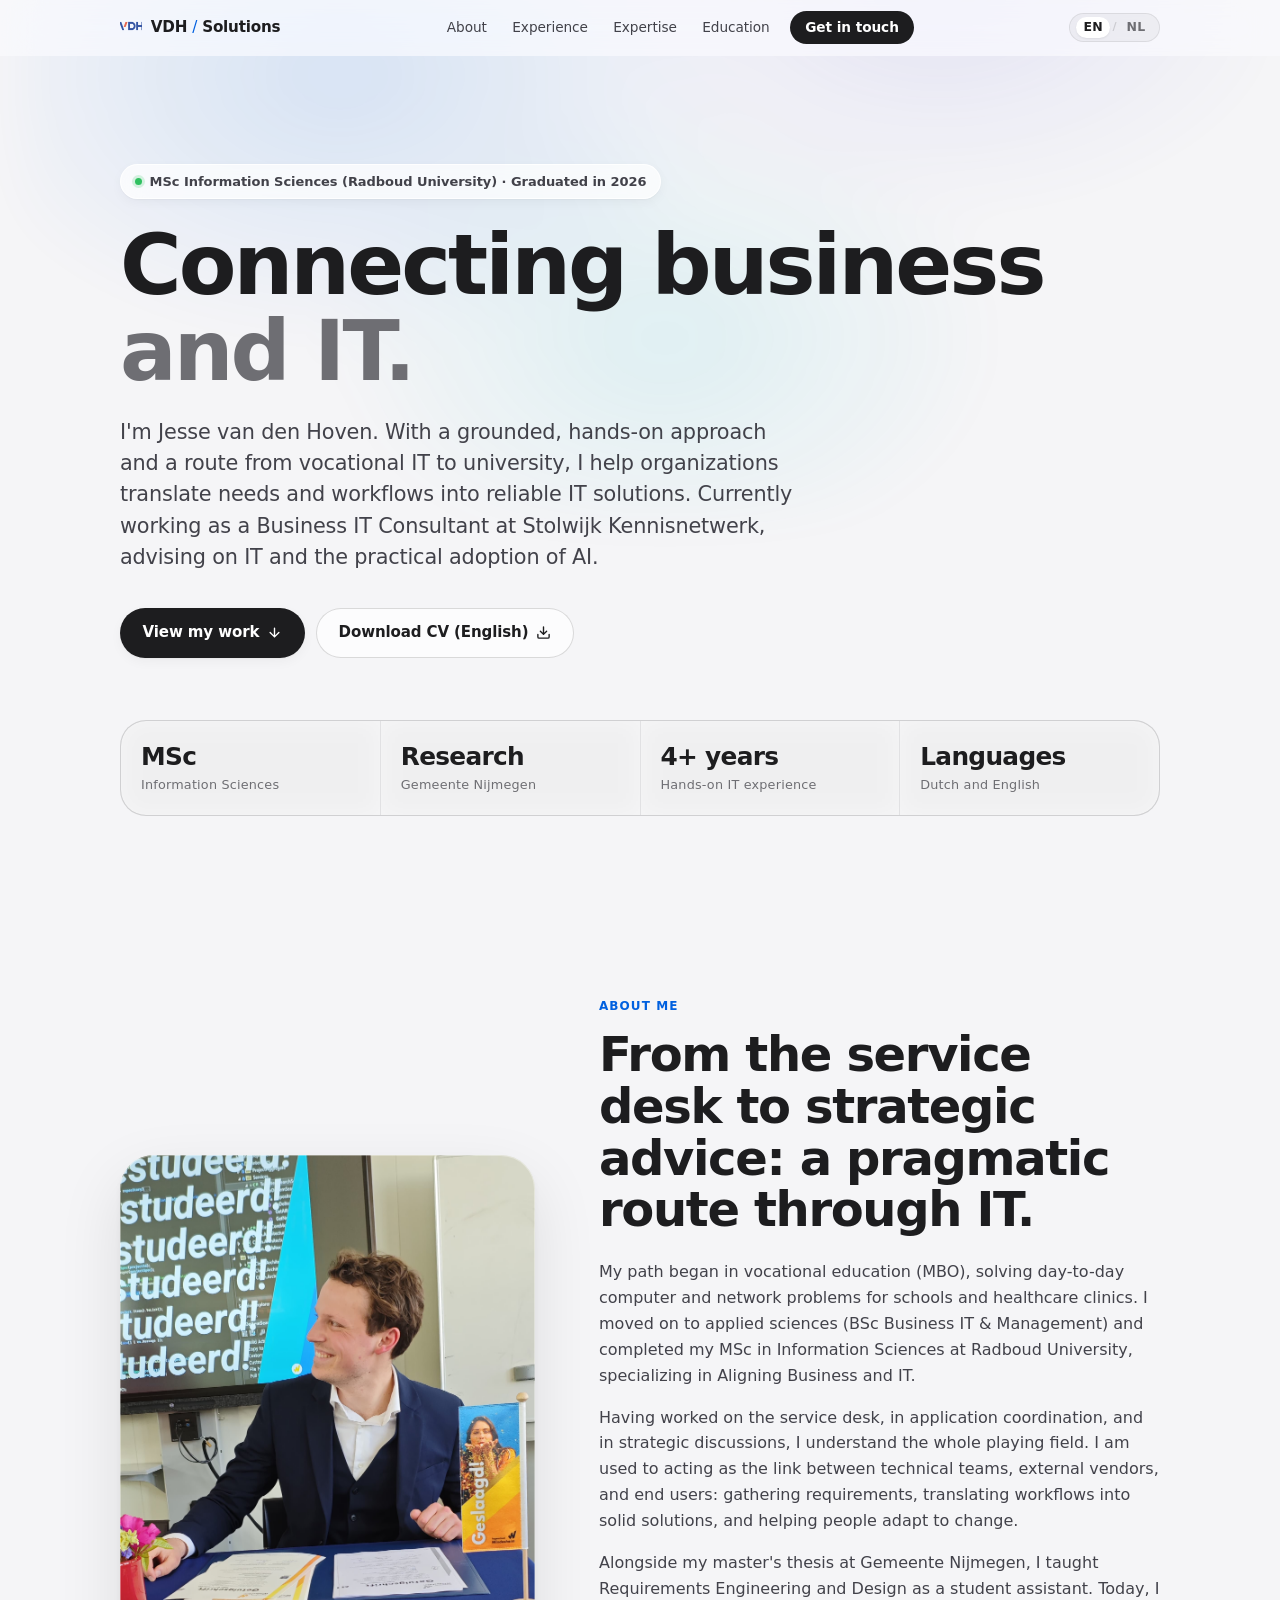
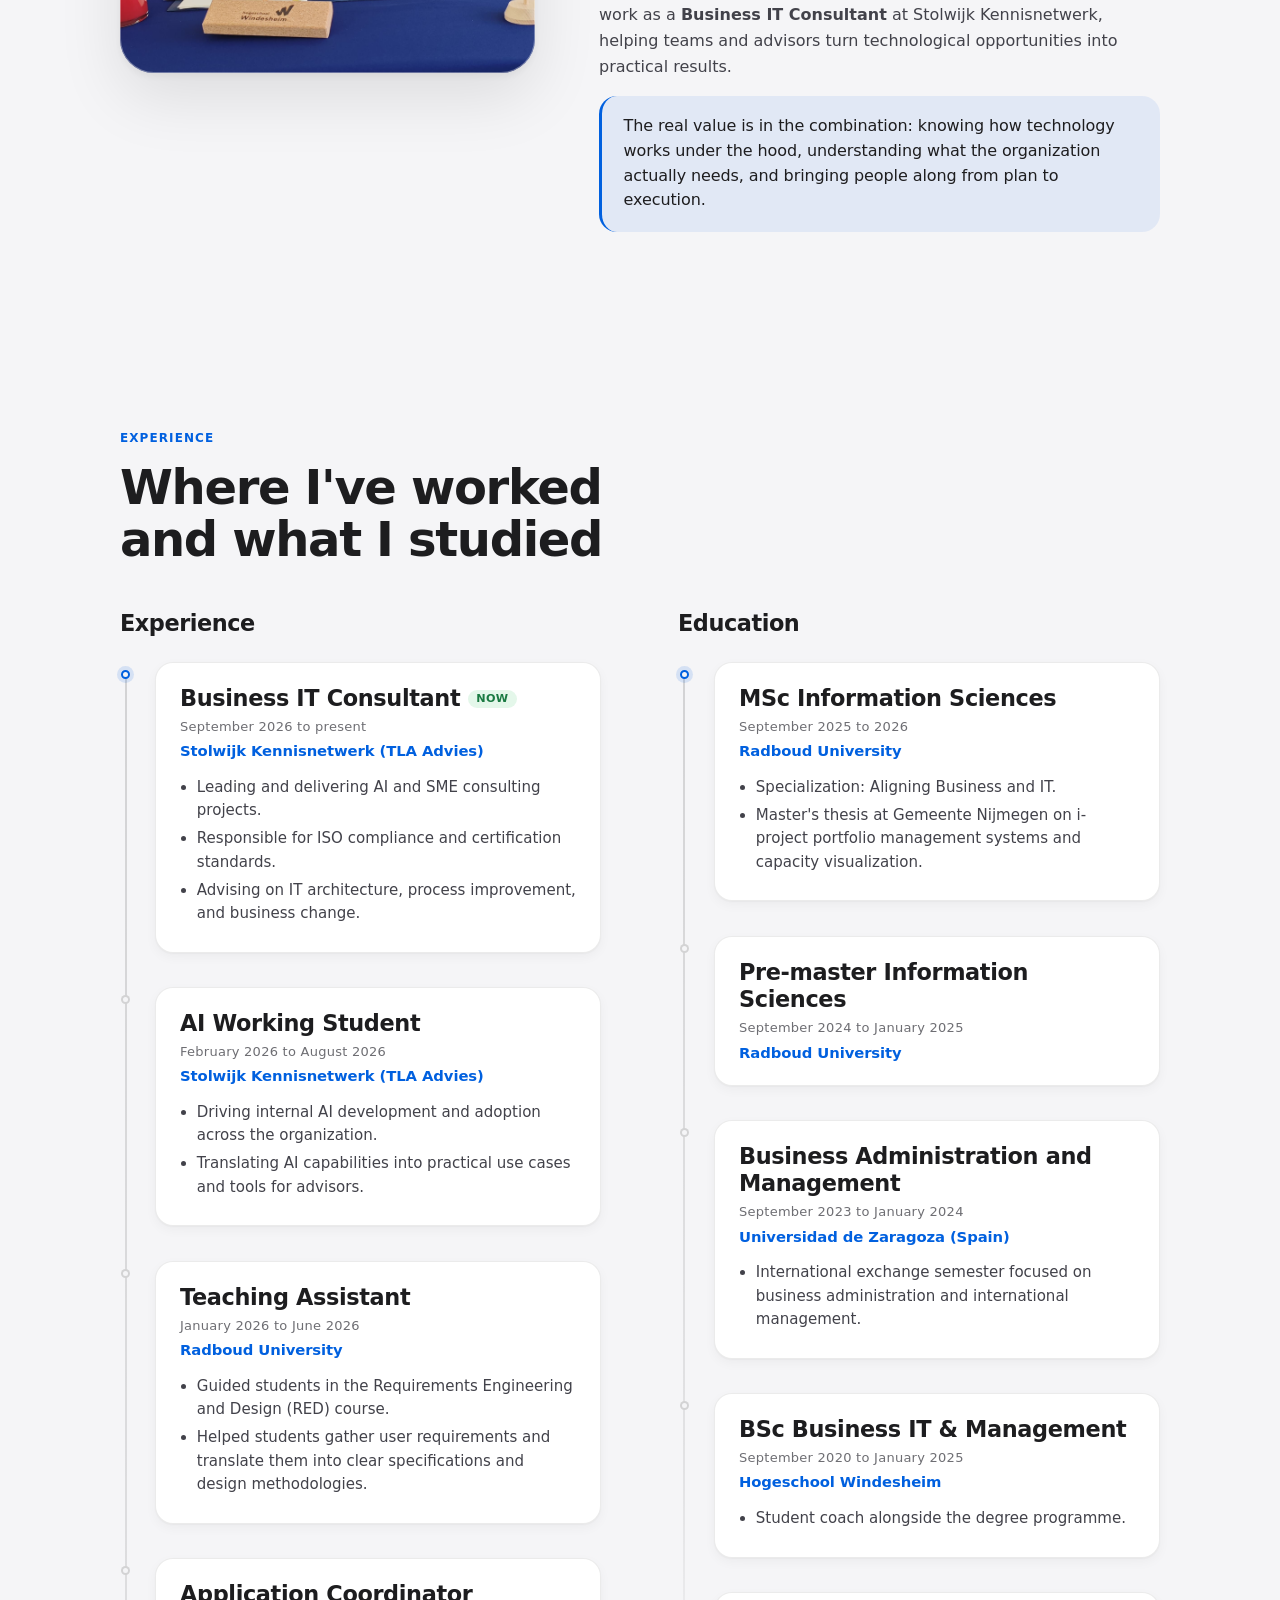
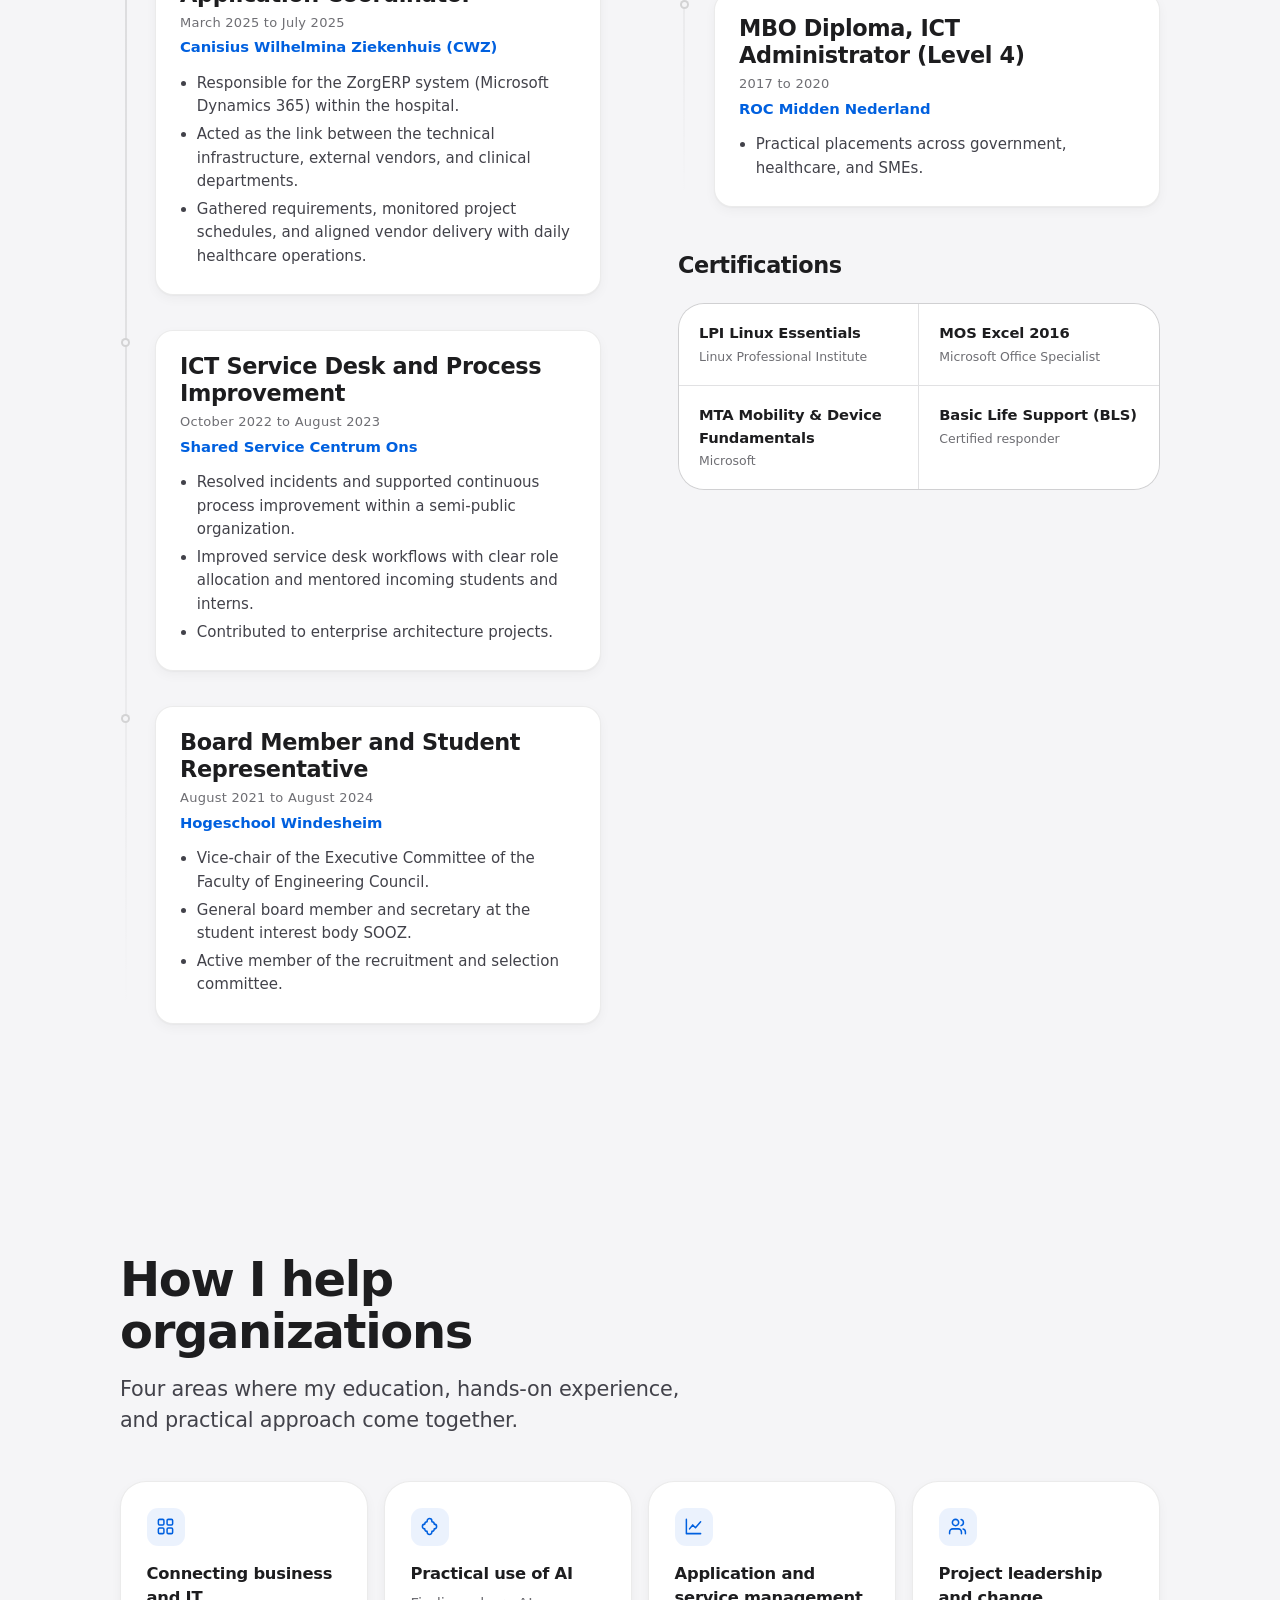
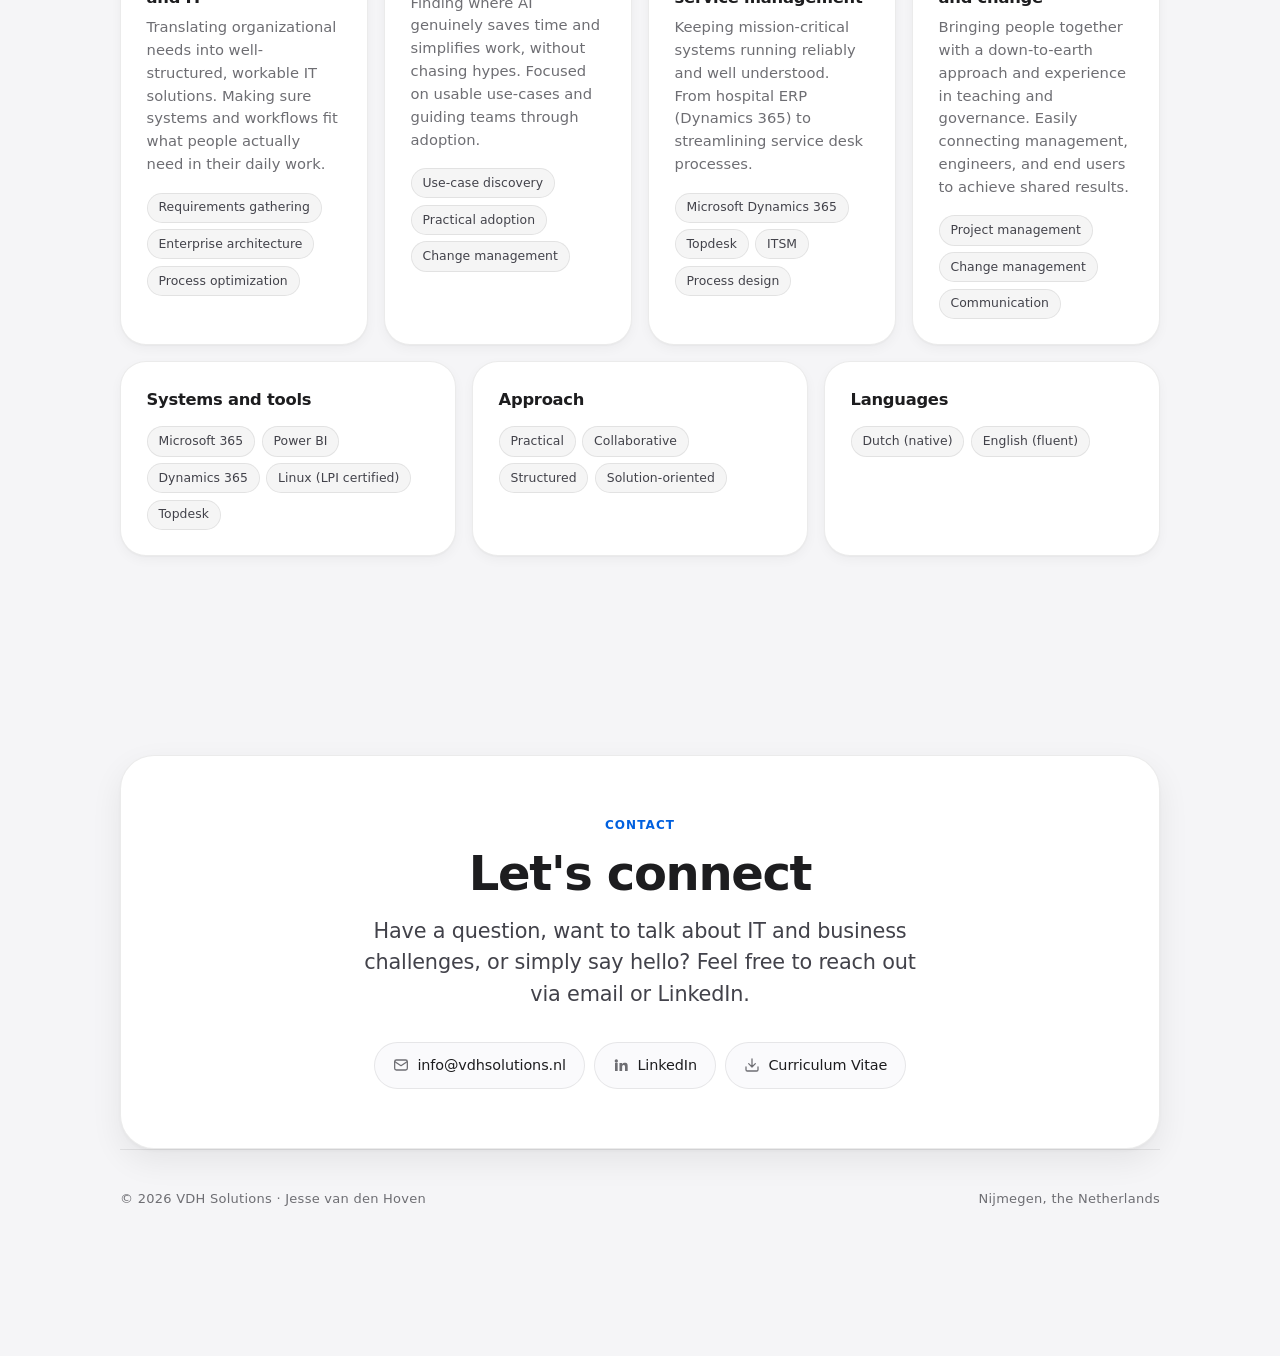
==== commit 07c8e685: "Split Stolwijk roles: Business IT Consultant (since Sept) and Werkstudent AI (Feb-Aug)" ====
--- a/index.html
+++ b/index.html
@@ -674,13 +674,27 @@
             <div class="entry-card">
               <div class="entry-top">
                 <h4 class="h3">Business IT Consultant<span class="now-pill">Now</span></h4>
-                <span class="meta">February 2026 to present</span>
+                <span class="meta">September 2026 to present</span>
               </div>
               <p class="org">Stolwijk Kennisnetwerk (TLA Advies)</p>
               <ul>
+                <li>Leading and delivering AI and SME consulting projects.</li>
+                <li>Responsible for ISO compliance and certification standards.</li>
                 <li>Advising on IT architecture, process improvement, and business change.</li>
-                <li>Identifying practical AI opportunities and translating them into usable tools for advisors.</li>
-                <li>Guiding and training team members to adopt new technologies effectively.</li>
+              </ul>
+            </div>
+          </article>
+
+          <article class="entry reveal">
+            <div class="entry-card">
+              <div class="entry-top">
+                <h4 class="h3">AI Working Student</h4>
+                <span class="meta">February 2026 to August 2026</span>
+              </div>
+              <p class="org">Stolwijk Kennisnetwerk (TLA Advies)</p>
+              <ul>
+                <li>Driving internal AI development and adoption across the organization.</li>
+                <li>Translating AI capabilities into practical use cases and tools for advisors.</li>
               </ul>
             </div>
           </article>
